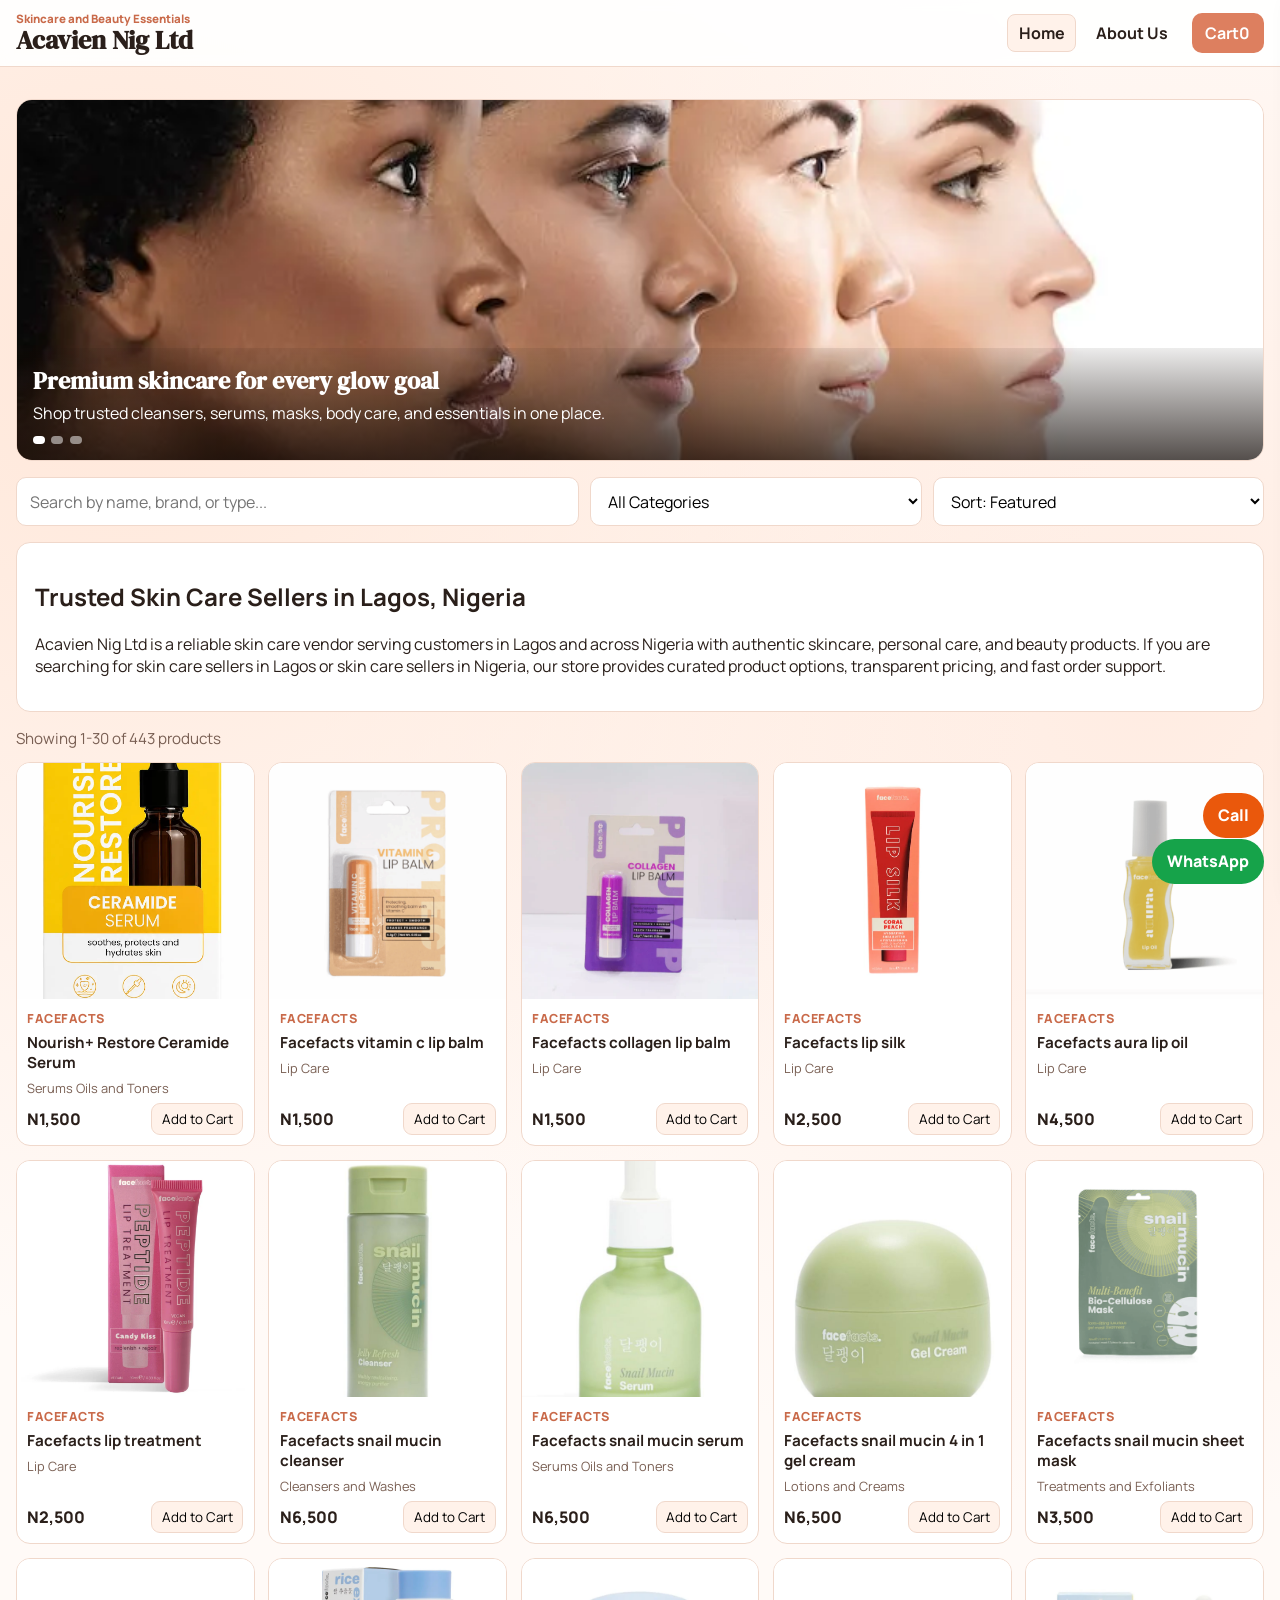
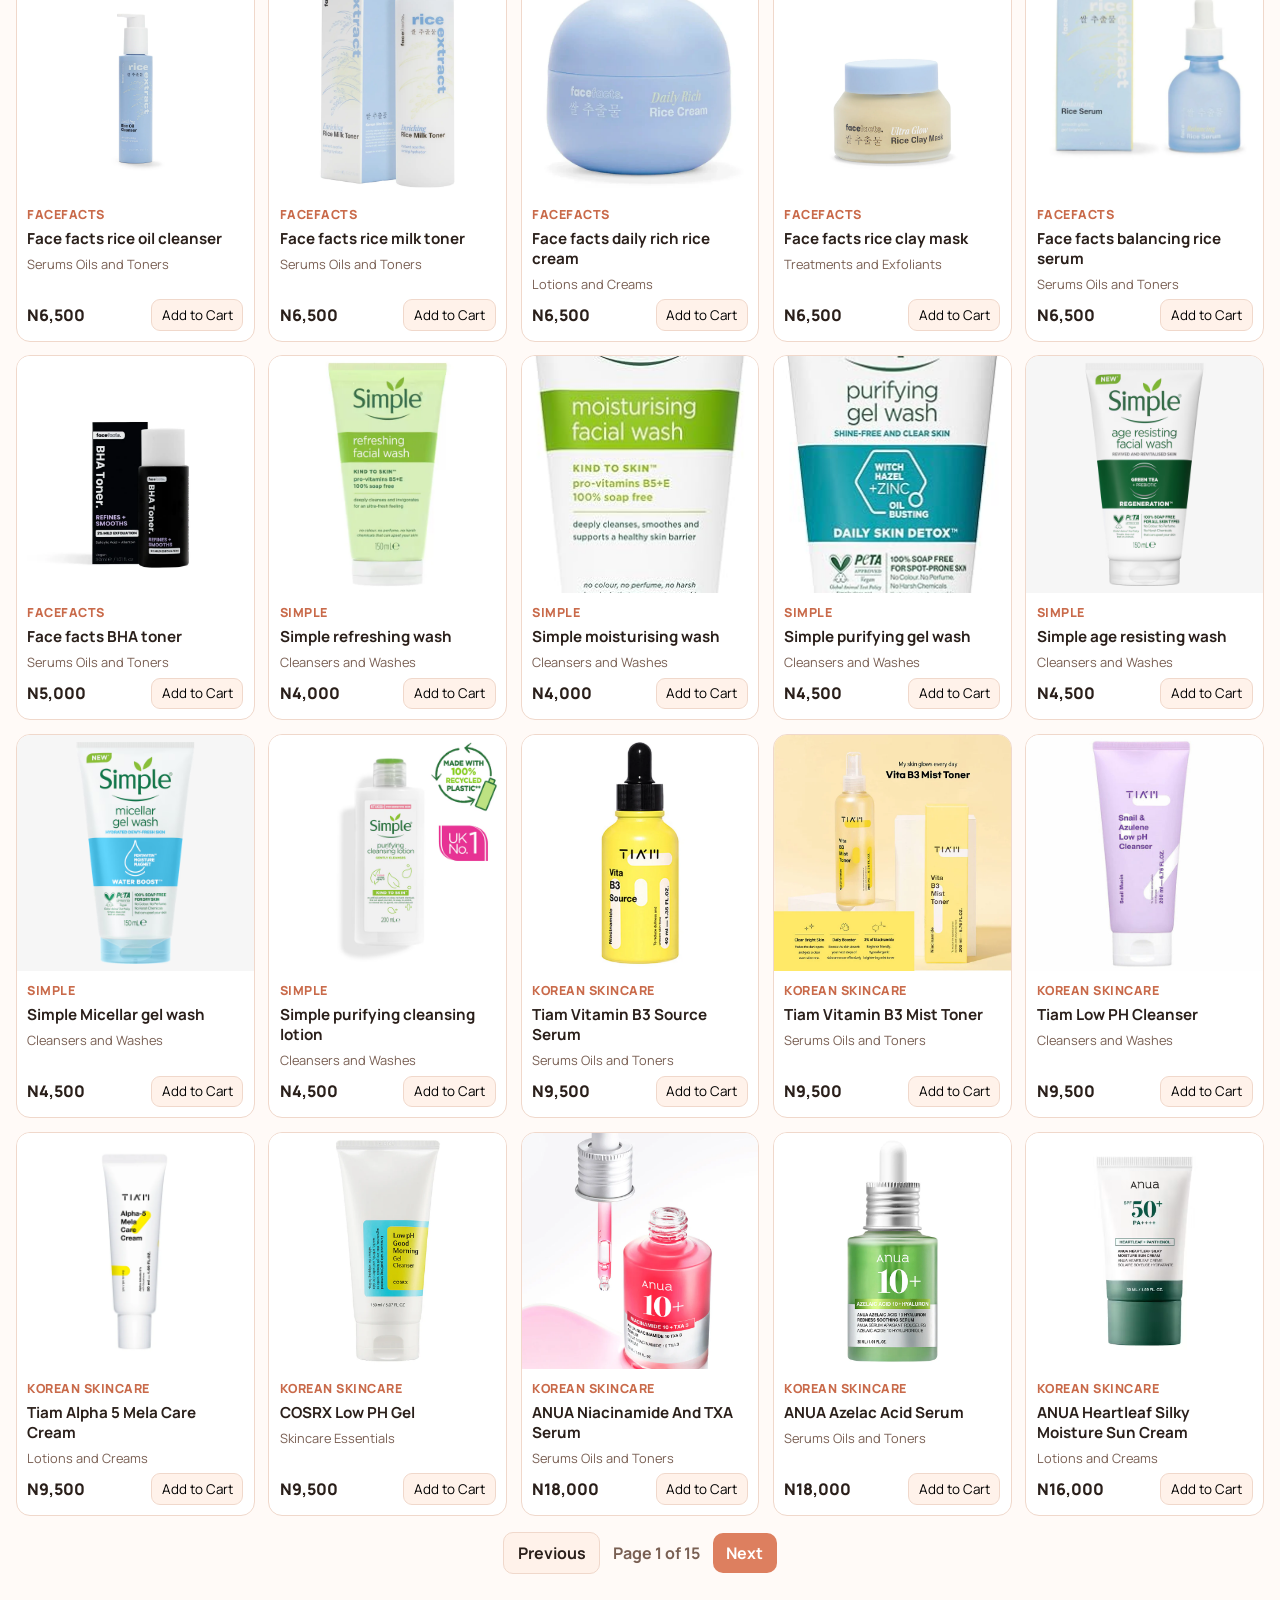
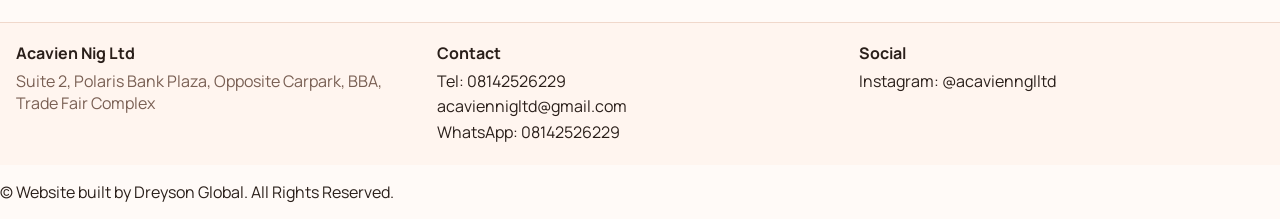
==== index.html @ 009c1237 "Initial commit" ====
<!DOCTYPE html>
<html lang="en">
<head>
  <meta charset="UTF-8" />
  <meta name="viewport" content="width=device-width, initial-scale=1.0" />
  <title>Skincare Store in Lagos, Nigeria | Acavien Nig Ltd</title>
  <meta name="description" content="Acavien Nig Ltd is a trusted skincare seller in Lagos, Nigeria. Shop authentic skincare products, body care, serums, and beauty essentials with fast WhatsApp order support." />
  <meta name="keywords" content="skin care, skincare sellers in lagos, skincare sellers in nigeria, skin care vendor, skincare store lagos, skincare products nigeria, Acavien Nig Ltd" />
  <meta name="robots" content="index, follow, max-image-preview:large, max-snippet:-1, max-video-preview:-1" />
  <link rel="canonical" href="https://acavien.com.ng/" />
  <meta property="og:type" content="website" />
  <meta property="og:site_name" content="Acavien Nig Ltd" />
  <meta property="og:title" content="Skincare Store in Lagos, Nigeria | Acavien Nig Ltd" />
  <meta property="og:description" content="Shop authentic skincare and personal care products from a trusted skincare seller in Lagos, Nigeria." />
  <meta property="og:url" content="https://acavien.com.ng/" />
  <meta property="og:image" content="https://acavien.com.ng/images/hero1.webp" />
  <meta name="twitter:card" content="summary_large_image" />
  <meta name="twitter:title" content="Skincare Store in Lagos, Nigeria | Acavien Nig Ltd" />
  <meta name="twitter:description" content="Authentic skincare products, body care, and beauty essentials in Lagos, Nigeria." />
  <meta name="twitter:image" content="https://acavien.com.ng/images/hero1.webp" />
  <link rel="preconnect" href="https://fonts.googleapis.com" />
  <link rel="preconnect" href="https://fonts.gstatic.com" crossorigin />
  <link href="https://fonts.googleapis.com/css2?family=Manrope:wght@400;500;700;800&family=DM+Serif+Display:ital@0;1&display=swap" rel="stylesheet" />
  <link rel="stylesheet" href="style.css" />
  <script type="application/ld+json">
    {
      "@context": "https://schema.org",
      "@type": "Store",
      "name": "Acavien Nig Ltd",
      "url": "https://acavien.com.ng/",
      "image": "https://acavien.com.ng/images/hero1.webp",
      "description": "Trusted skincare seller in Lagos, Nigeria, offering authentic skincare and personal care products.",
      "telephone": "+2348142526229",
      "email": "acaviennigltd@gmail.com",
      "address": {
        "@type": "PostalAddress",
        "streetAddress": "Suite 2, Polaris Bank Plaza, Opposite Carpark, BBA, Trade Fair Complex",
        "addressLocality": "Lagos",
        "addressRegion": "Lagos",
        "addressCountry": "NG"
      },
      "sameAs": [
        "https://instagram.com/acaviennglltd",
        "https://wa.me/2348142526229"
      ],
      "areaServed": [
        {
          "@type": "City",
          "name": "Lagos"
        },
        {
          "@type": "Country",
          "name": "Nigeria"
        }
      ]
    }
  </script>
  <script type="application/ld+json">
    {
      "@context": "https://schema.org",
      "@type": "WebSite",
      "name": "Acavien Nig Ltd",
      "url": "https://acavien.com.ng/",
      "potentialAction": {
        "@type": "SearchAction",
        "target": "https://acavien.com.ng/?q={search_term_string}",
        "query-input": "required name=search_term_string"
      }
    }
  </script>
</head>
<body>
  <header class="topbar">
    <div class="brand-wrap">
      <p class="eyebrow">Skincare and Beauty Essentials</p>
      <h1>Acavien Nig Ltd</h1>
    </div>

    <nav class="main-nav" aria-label="Main">
      <a class="nav-link active" href="index.html">Home</a>
      <a class="nav-link" href="about.html">About Us</a>
    </nav>

    <button id="cart-toggle" class="cart-toggle" aria-label="Open cart">
      Cart <span id="cart-count">0</span>
    </button>
  </header>

  <main>
    <section class="hero hero-slider">
      <div class="hero-media">
        <img id="hero-image" src="" alt="Featured skincare product" />
      </div>
      <div class="hero-overlay">
        <h2 id="hero-title">Glow-driven skincare shopping</h2>
        <p id="hero-caption">Browse all available products, add to cart, and place your order directly on WhatsApp.</p>
        <div id="hero-dots" class="hero-dots" aria-label="Hero slider indicators"></div>
      </div>
    </section>

    <section class="controls">
      <input id="search" type="search" placeholder="Search by name, brand, or type..." />
      <select id="category-filter">
        <option value="all">All Categories</option>
      </select>
      <select id="sort-filter">
        <option value="featured">Sort: Featured</option>
        <option value="price-asc">Price: Low to High</option>
        <option value="price-desc">Price: High to Low</option>
        <option value="name-asc">Name: A-Z</option>
      </select>
    </section>

    <section class="about-card" aria-label="Skincare store overview">
      <h2>Trusted Skin Care Sellers in Lagos, Nigeria</h2>
      <p>
        Acavien Nig Ltd is a reliable skin care vendor serving customers in Lagos and across Nigeria with authentic skincare,
        personal care, and beauty products. If you are searching for skin care sellers in Lagos or skin care sellers in Nigeria,
        our store provides curated product options, transparent pricing, and fast order support.
      </p>
    </section>

    <section>
      <p id="result-count" class="result-count"></p>
      <div id="product-grid" class="product-grid"></div>
      <div id="pagination" class="pagination" aria-label="Product navigation">
        <button id="prev-page" class="btn btn-clear" type="button">Previous</button>
        <span id="page-label" class="page-label">Page 1</span>
        <button id="next-page" class="btn btn-checkout" type="button">Next</button>
      </div>
    </section>
  </main>

  <aside id="cart-panel" class="cart-panel" aria-hidden="true">
    <div class="cart-head">
      <h3>Your Cart</h3>
      <button id="cart-close" class="icon-btn" aria-label="Close cart">X</button>
    </div>
    <div id="cart-items" class="cart-items"></div>
    <div class="cart-foot">
      <p><strong>Total:</strong> <span id="cart-total">N0</span></p>
      <button id="checkout-btn" class="btn btn-checkout">Proceed to WhatsApp Checkout</button>
      <button id="clear-cart" class="btn btn-clear">Clear Cart</button>
    </div>
  </aside>

  <footer class="site-footer">
    <div class="footer-grid">
      <div>
        <h3>Acavien Nig Ltd</h3>
        <p>Suite 2, Polaris Bank Plaza, Opposite Carpark, BBA, Trade Fair Complex</p>
      </div>
      <div>
        <h3>Contact</h3>
        <p><a href="tel:08142526229">Tel: 08142526229</a></p>
        <p><a href="mailto:acaviennigltd@gmail.com">acaviennigltd@gmail.com</a></p>
        <p><a href="https://wa.me/2348142526229" target="_blank" rel="noopener">WhatsApp: 08142526229</a></p>
      </div>
      <div>
        <h3>Social</h3>
        <p><a href="https://instagram.com/acaviennglltd" target="_blank" rel="noopener">Instagram: @acaviennglltd</a></p>
      </div>
    </div>
    
  </footer>
  <div  class="footer-bottom">
            <p>&copy; Website built by Dreyson Global. All Rights Reserved.</p>
            
        </div>

  <a class="floating-wa" href="https://wa.me/2348142526229" target="_blank" rel="noopener">WhatsApp</a>
  <a class="floating-call" href="tel:08142526229">Call</a>
  <div id="cart-toast" class="cart-toast" role="status" aria-live="polite" aria-atomic="true"></div>

  <script src="script.js"></script>
</body>
</html>
---- style.css ----
:root {
  --bg: #fffaf7;
  --surface: #ffffff;
  --surface-soft: #fff2ea;
  --text: #2a1f1a;
  --muted: #795f53;
  --primary: #dd7f5f;
  --primary-strong: #c96a4a;
  --line: #f0d8cb;
  --ok: #1e8f5b;
}

* {
  box-sizing: border-box;
}

body {
  margin: 0;
  font-family: "Manrope", sans-serif;
  color: var(--text);
  background:
    radial-gradient(circle at 10% 10%, #ffe7d9 0, transparent 30%),
    radial-gradient(circle at 90% 20%, #ffece2 0, transparent 28%),
    var(--bg);
}

.topbar {
  display: grid;
  grid-template-columns: 1fr auto auto;
  grid-template-areas: "brand nav cart";
  gap: 0.8rem;
  align-items: center;
  padding: 0.7rem 1rem;
  border-bottom: 1px solid var(--line);
  background: rgba(255, 255, 255, 0.9);
  backdrop-filter: blur(6px);
  position: sticky;
  top: 0;
  z-index: 10;
}

.brand-wrap {
  grid-area: brand;
}

.brand-wrap h1 {
  margin: 0;
  font-family: "DM Serif Display", serif;
  font-size: clamp(1.15rem, 2.6vw, 1.65rem);
  line-height: 1.1;
}

.eyebrow {
  margin: 0;
  color: var(--primary-strong);
  font-size: 0.72rem;
  font-weight: 800;
}

.main-nav {
  grid-area: nav;
  display: inline-flex;
  gap: 0.5rem;
  align-items: center;
}

.nav-link {
  text-decoration: none;
  color: var(--text);
  font-weight: 700;
  padding: 0.45rem 0.65rem;
  border-radius: 8px;
  border: 1px solid transparent;
}

.nav-link.active,
.nav-link:hover {
  background: var(--surface-soft);
  border-color: var(--line);
}

main {
  padding: 1rem;
  max-width: 1300px;
  margin: 0 auto;
}

.hero {
  margin: 1rem 0;
  border-radius: 16px;
  border: 1px solid var(--line);
  overflow: hidden;
}

.hero-slider {
  position: relative;
  min-height: 240px;
}

.hero-media {
  height: 100%;
}

.hero-media img {
  width: 100%;
  min-height: 240px;
  max-height: 360px;
  object-fit: cover;
  display: block;
}

.hero-overlay {
  position: absolute;
  inset: auto 0 0 0;
  padding: 1rem;
  background: linear-gradient(to top, rgba(19, 11, 7, 0.72), rgba(19, 11, 7, 0.08));
  color: #fff;
}

.hero-overlay h2 {
  margin: 0;
  font-family: "DM Serif Display", serif;
}

.hero-overlay p {
  margin: 0.35rem 0 0;
  max-width: 65ch;
}

.hero-dots {
  display: flex;
  gap: 0.4rem;
  margin-top: 0.7rem;
}

.hero-dot {
  width: 0.55rem;
  height: 0.55rem;
  border-radius: 999px;
  border: 0;
  background: rgba(255, 255, 255, 0.5);
}

.hero-dot.active {
  background: #fff;
}

.controls {
  display: grid;
  grid-template-columns: 1.7fr 1fr 1fr;
  gap: 0.7rem;
  margin: 1rem 0;
}

input,
select,
button {
  font: inherit;
}

input,
select {
  width: 100%;
  border: 1px solid var(--line);
  background: var(--surface);
  border-radius: 10px;
  padding: 0.7rem 0.8rem;
}

.btn,
.cart-toggle {
  border: 0;
  border-radius: 10px;
  padding: 0.55rem 0.85rem;
  text-decoration: none;
  cursor: pointer;
  font-weight: 700;
  display: inline-flex;
  align-items: center;
  justify-content: center;
  transition: transform 0.15s ease, background 0.15s ease;
}

.btn:hover,
.cart-toggle:hover {
  transform: translateY(-1px);
}

.btn-call,
.cart-toggle,
.btn-checkout {
  background: var(--primary);
  color: #fff;
}

.cart-toggle {
  grid-area: cart;
  justify-self: end;
  white-space: nowrap;
}

.btn-mail,
.btn-clear {
  background: var(--surface-soft);
  color: var(--text);
  border: 1px solid var(--line);
}

.result-count {
  margin: 0.4rem 0 0.8rem;
  color: var(--muted);
  font-size: 0.95rem;
}

.product-grid {
  display: grid;
  grid-template-columns: repeat(auto-fill, minmax(210px, 1fr));
  gap: 0.85rem;
}

.card {
  background: var(--surface);
  border: 1px solid var(--line);
  border-radius: 14px;
  overflow: hidden;
  display: flex;
  flex-direction: column;
}

.card img {
  width: 100%;
  aspect-ratio: 1/1;
  object-fit: cover;
  background: #f6f6f6;
}

.card-body {
  padding: 0.65rem;
  display: flex;
  flex-direction: column;
  gap: 0.4rem;
  flex: 1;
}

.brand {
  margin: 0;
  color: var(--primary-strong);
  font-size: 0.78rem;
  font-weight: 800;
  text-transform: uppercase;
  letter-spacing: 0.04em;
}

.title {
  margin: 0;
  font-size: 0.95rem;
  line-height: 1.3;
}

.meta {
  margin: 0;
  color: var(--muted);
  font-size: 0.8rem;
}

.price-row {
  margin-top: auto;
  display: flex;
  align-items: center;
  justify-content: space-between;
  gap: 0.5rem;
}

.price {
  font-weight: 800;
}

.add-btn {
  background: var(--surface-soft);
  border: 1px solid var(--line);
  border-radius: 9px;
  padding: 0.35rem 0.6rem;
  font-size: 0.84rem;
  cursor: pointer;
}

.pagination {
  margin-top: 1rem;
  display: flex;
  align-items: center;
  justify-content: center;
  gap: 0.8rem;
}

.page-label {
  font-weight: 700;
  color: var(--muted);
}

.cart-panel {
  position: fixed;
  top: 0;
  right: -420px;
  width: min(95vw, 400px);
  height: 100vh;
  background: var(--surface);
  border-left: 1px solid var(--line);
  box-shadow: -8px 0 22px rgba(0, 0, 0, 0.08);
  display: flex;
  flex-direction: column;
  transition: right 0.2s ease;
  z-index: 20;
}

.cart-panel.open {
  right: 0;
}

.cart-head,
.cart-foot {
  padding: 0.8rem;
  border-bottom: 1px solid var(--line);
}

.cart-foot {
  border-top: 1px solid var(--line);
  border-bottom: 0;
  margin-top: auto;
  display: grid;
  gap: 0.5rem;
}

.cart-head {
  display: flex;
  justify-content: space-between;
  align-items: center;
}

.icon-btn {
  border: 1px solid var(--line);
  background: var(--surface-soft);
  border-radius: 8px;
  width: 2rem;
  height: 2rem;
  cursor: pointer;
}

.cart-items {
  overflow: auto;
  padding: 0.8rem;
  display: grid;
  gap: 0.6rem;
}

.cart-item {
  display: grid;
  grid-template-columns: 62px 1fr auto;
  gap: 0.5rem;
  border: 1px solid var(--line);
  border-radius: 10px;
  padding: 0.4rem;
}

.cart-item img {
  width: 62px;
  height: 62px;
  object-fit: cover;
  border-radius: 8px;
}

.qty-wrap {
  display: inline-flex;
  align-items: center;
  gap: 0.3rem;
}

.qty-btn {
  border: 1px solid var(--line);
  background: var(--surface-soft);
  width: 1.4rem;
  height: 1.4rem;
  border-radius: 6px;
  cursor: pointer;
}

.site-footer {
  margin-top: 2rem;
  border-top: 1px solid var(--line);
  background: #fff5ef;
  padding: 1.2rem 1rem;
}

.footer-grid {
  max-width: 1300px;
  margin: 0 auto;
  display: grid;
  grid-template-columns: repeat(3, minmax(0, 1fr));
  gap: 1rem;
}

.site-footer h3 {
  margin: 0 0 0.4rem;
  font-size: 1rem;
}

.site-footer p {
  margin: 0.2rem 0;
  color: var(--muted);
}

.site-footer a {
  color: var(--text);
  text-decoration: none;
}

.site-footer a:hover {
  text-decoration: underline;
}

.about-main {
  max-width: 1100px;
}

.about-card {
  background: var(--surface);
  border: 1px solid var(--line);
  border-radius: 14px;
  padding: 1.1rem;
  margin: 1rem 0;
}

.director-section {
  margin-top: 1rem;
}

.director-image {
  width: 100%;
  max-height: 560px;
  object-fit: contain;
  border-radius: 14px;
  border: 1px solid var(--line);
  background: #f8ece4;
}

.director-fallback {
  display: none;
  padding: 2.5rem 1rem;
  text-align: center;
  border: 1px dashed var(--line);
  border-radius: 14px;
  color: var(--muted);
  background: var(--surface-soft);
}

.insta-section > p {
  margin-top: 0;
  color: var(--muted);
}

.insta-grid {
  display: grid;
  grid-template-columns: repeat(2, minmax(0, 1fr));
  gap: 1rem;
  margin-top: 0.8rem;
}

.insta-card {
  border: 1px solid var(--line);
  border-radius: 12px;
  overflow: hidden;
  background: #fff;
}

.insta-thumb {
  position: relative;
  display: block;
  text-decoration: none;
}

.insta-thumb img {
  width: 100%;
  aspect-ratio: 4 / 5;
  object-fit: cover;
  display: block;
  background: #f8ece4;
}

.play-badge {
  position: absolute;
  left: 0.7rem;
  bottom: 0.7rem;
  background: rgba(0, 0, 0, 0.7);
  color: #fff;
  font-size: 0.82rem;
  font-weight: 700;
  padding: 0.35rem 0.55rem;
  border-radius: 999px;
}

.insta-desc {
  margin: 0;
  padding: 0.7rem 0.75rem 0.85rem;
  color: var(--muted);
  font-size: 0.92rem;
  line-height: 1.4;
}

.floating-wa,
.floating-call {
  position: fixed;
  right: 1rem;
  border-radius: 999px;
  color: #fff;
  text-decoration: none;
  font-weight: 800;
  padding: 0.72rem 0.95rem;
  z-index: 30;
}

.floating-wa {
  bottom: 1rem;
  background: #16a34a;
}

.floating-call {
  bottom: 3.9rem;
  background: #ea580c;
}

.cart-toast {
  position: fixed;
  left: 1rem;
  bottom: 1rem;
  max-width: min(90vw, 360px);
  background: var(--ok);
  color: #fff;
  border-radius: 10px;
  padding: 0.7rem 0.9rem;
  font-weight: 700;
  box-shadow: 0 8px 20px rgba(0, 0, 0, 0.18);
  opacity: 0;
  transform: translateY(14px);
  pointer-events: none;
  transition: opacity 0.2s ease, transform 0.2s ease;
  z-index: 40;
}

.cart-toast.show {
  opacity: 1;
  transform: translateY(0);
}

@media (max-width: 980px) {
  .footer-grid {
    grid-template-columns: 1fr;
  }
}

@media (max-width: 850px) {
  .topbar {
    grid-template-columns: 1fr auto;
    grid-template-areas:
      "brand cart"
      "nav nav";
  }

  .main-nav {
    justify-content: flex-start;
  }

  .controls {
    grid-template-columns: 1fr;
  }

  .product-grid {
    grid-template-columns: repeat(2, minmax(0, 1fr));
  }

  .hero-media img {
    min-height: 200px;
  }

  .floating-call {
    bottom: 4.1rem;
  }

  .insta-grid {
    grid-template-columns: 1fr;
  }
}
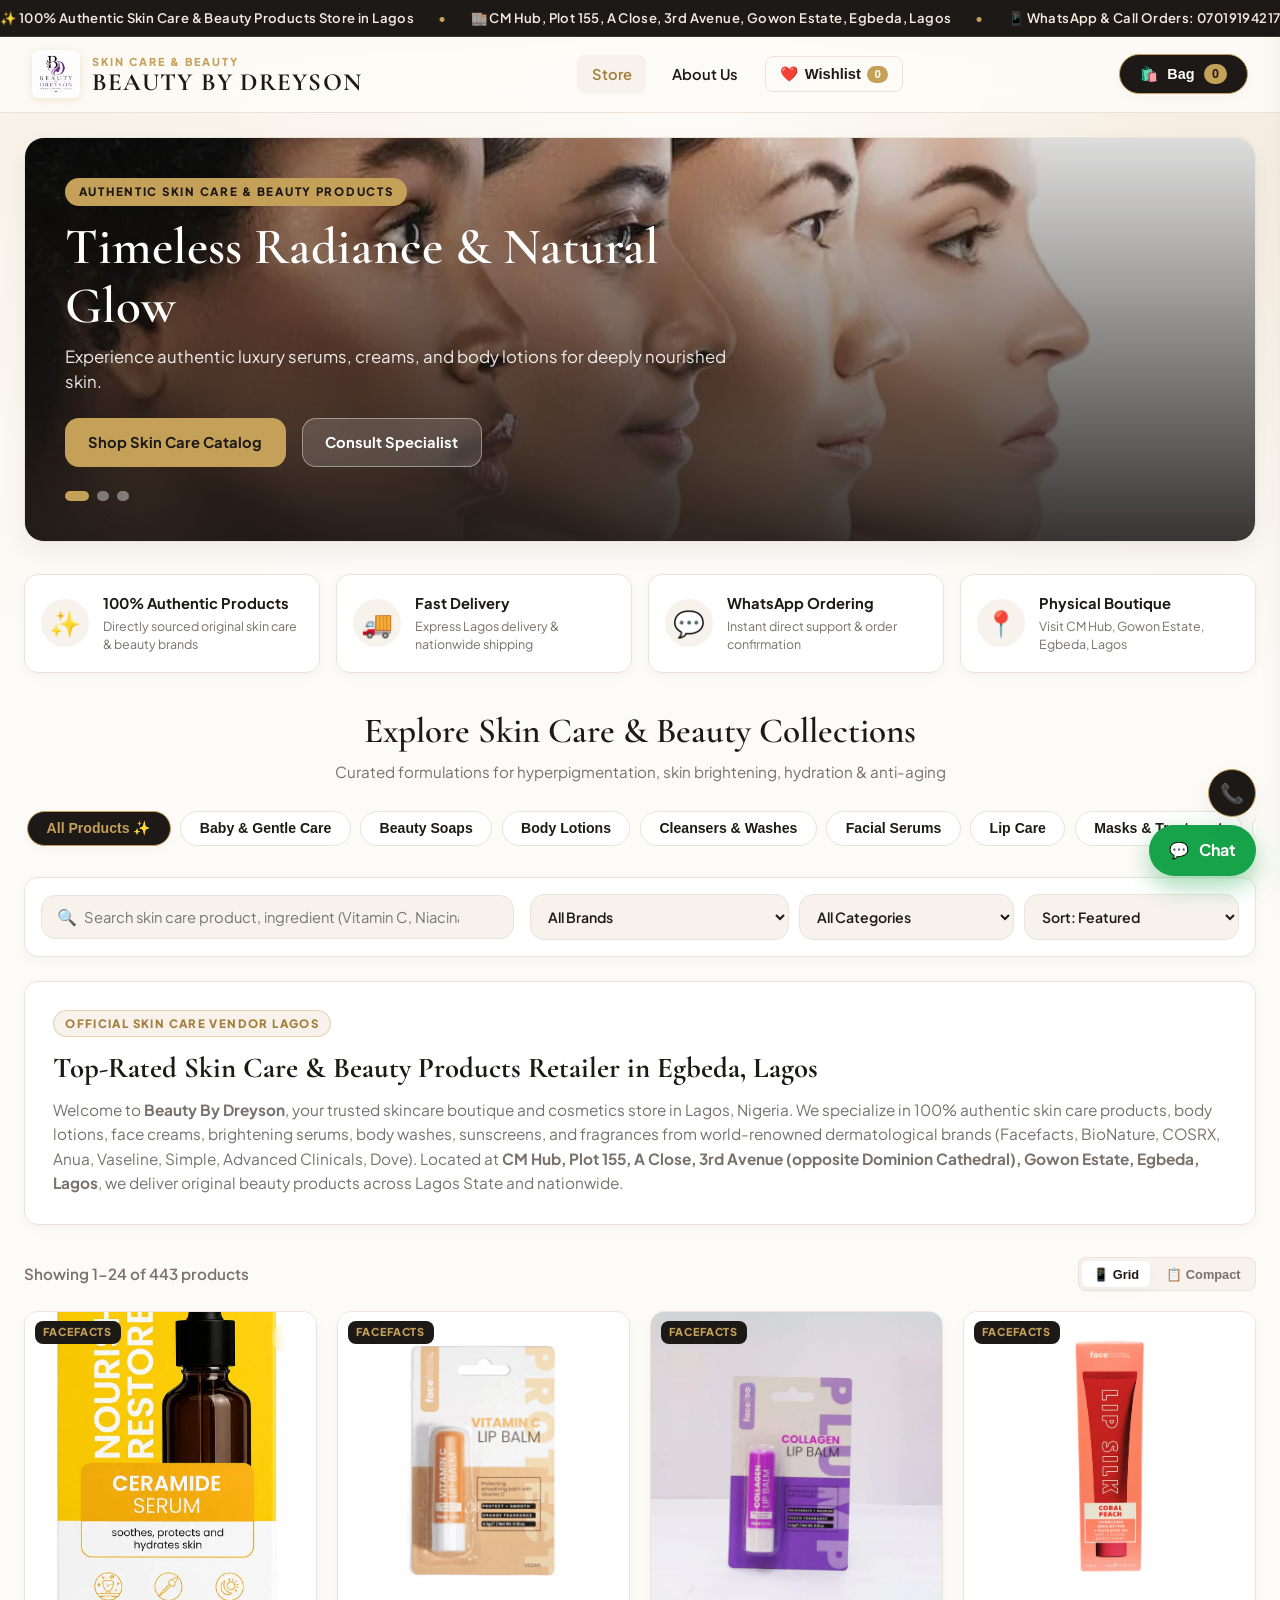
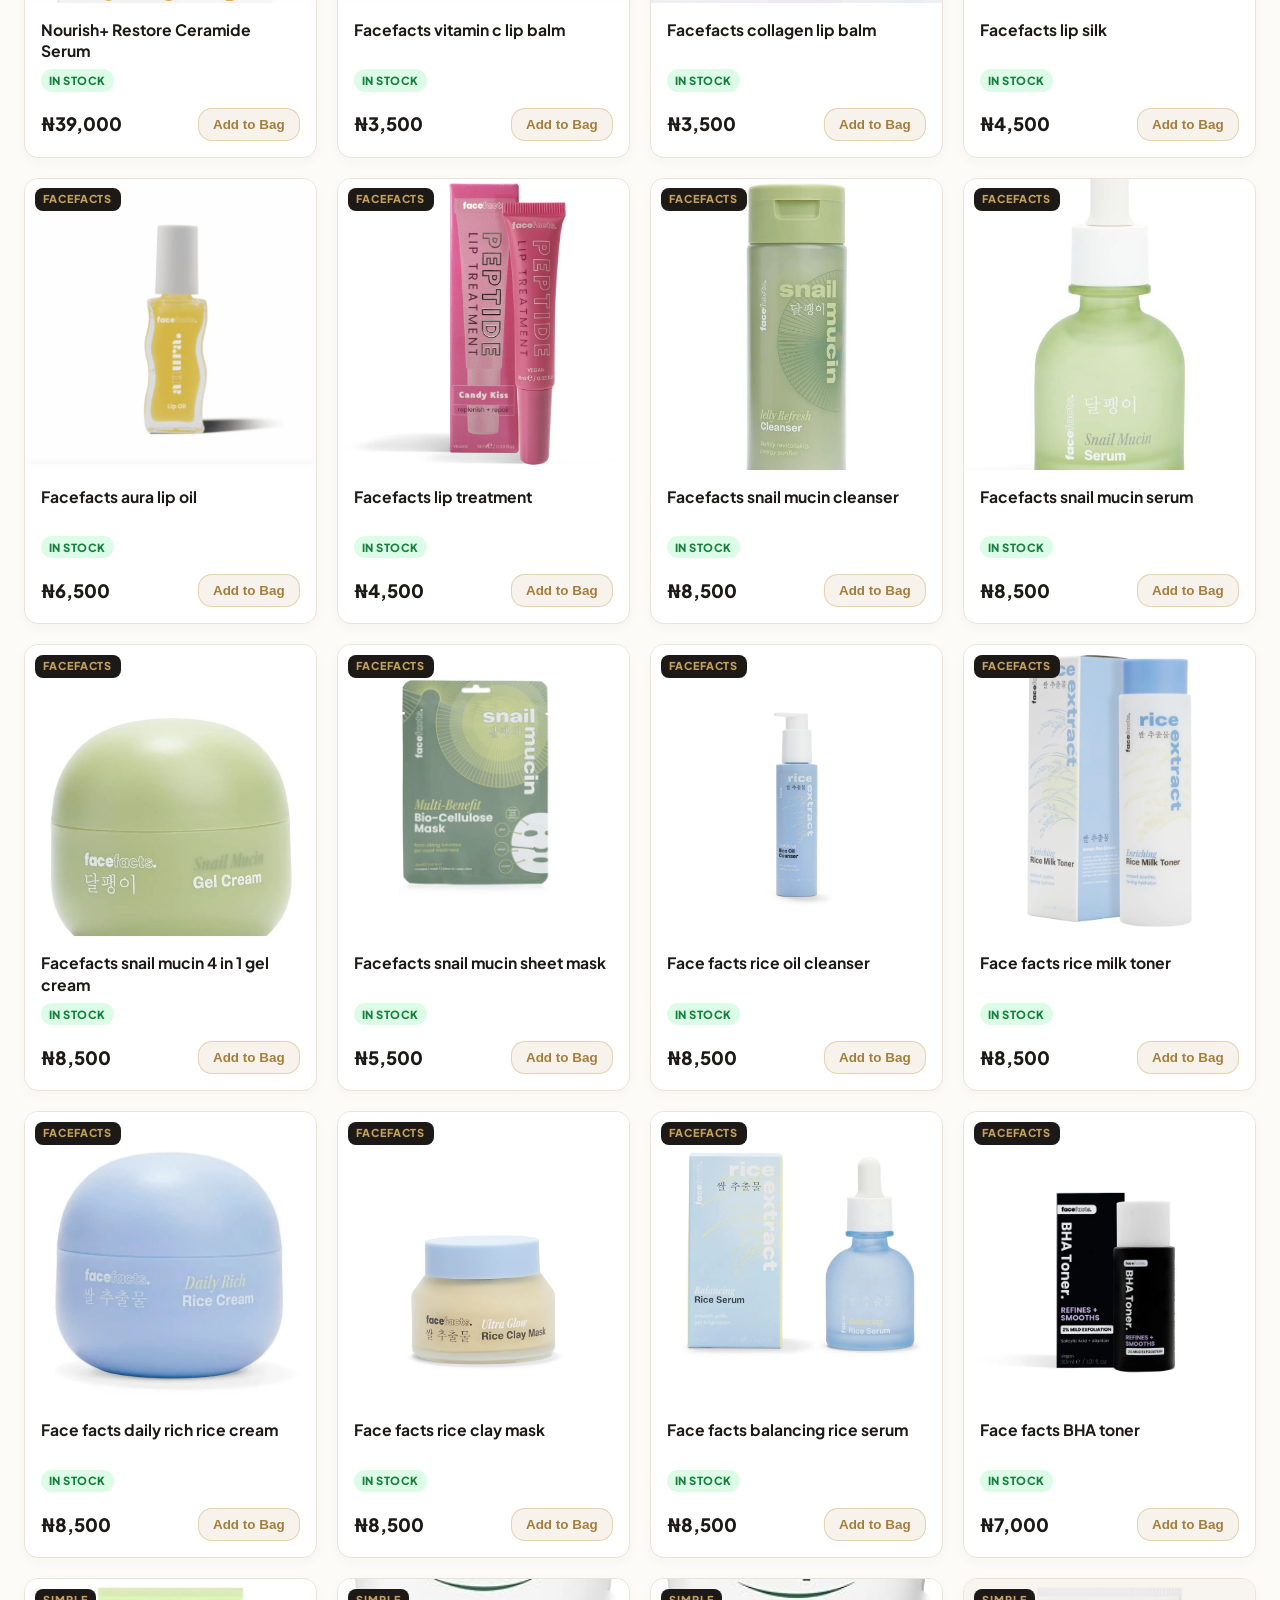
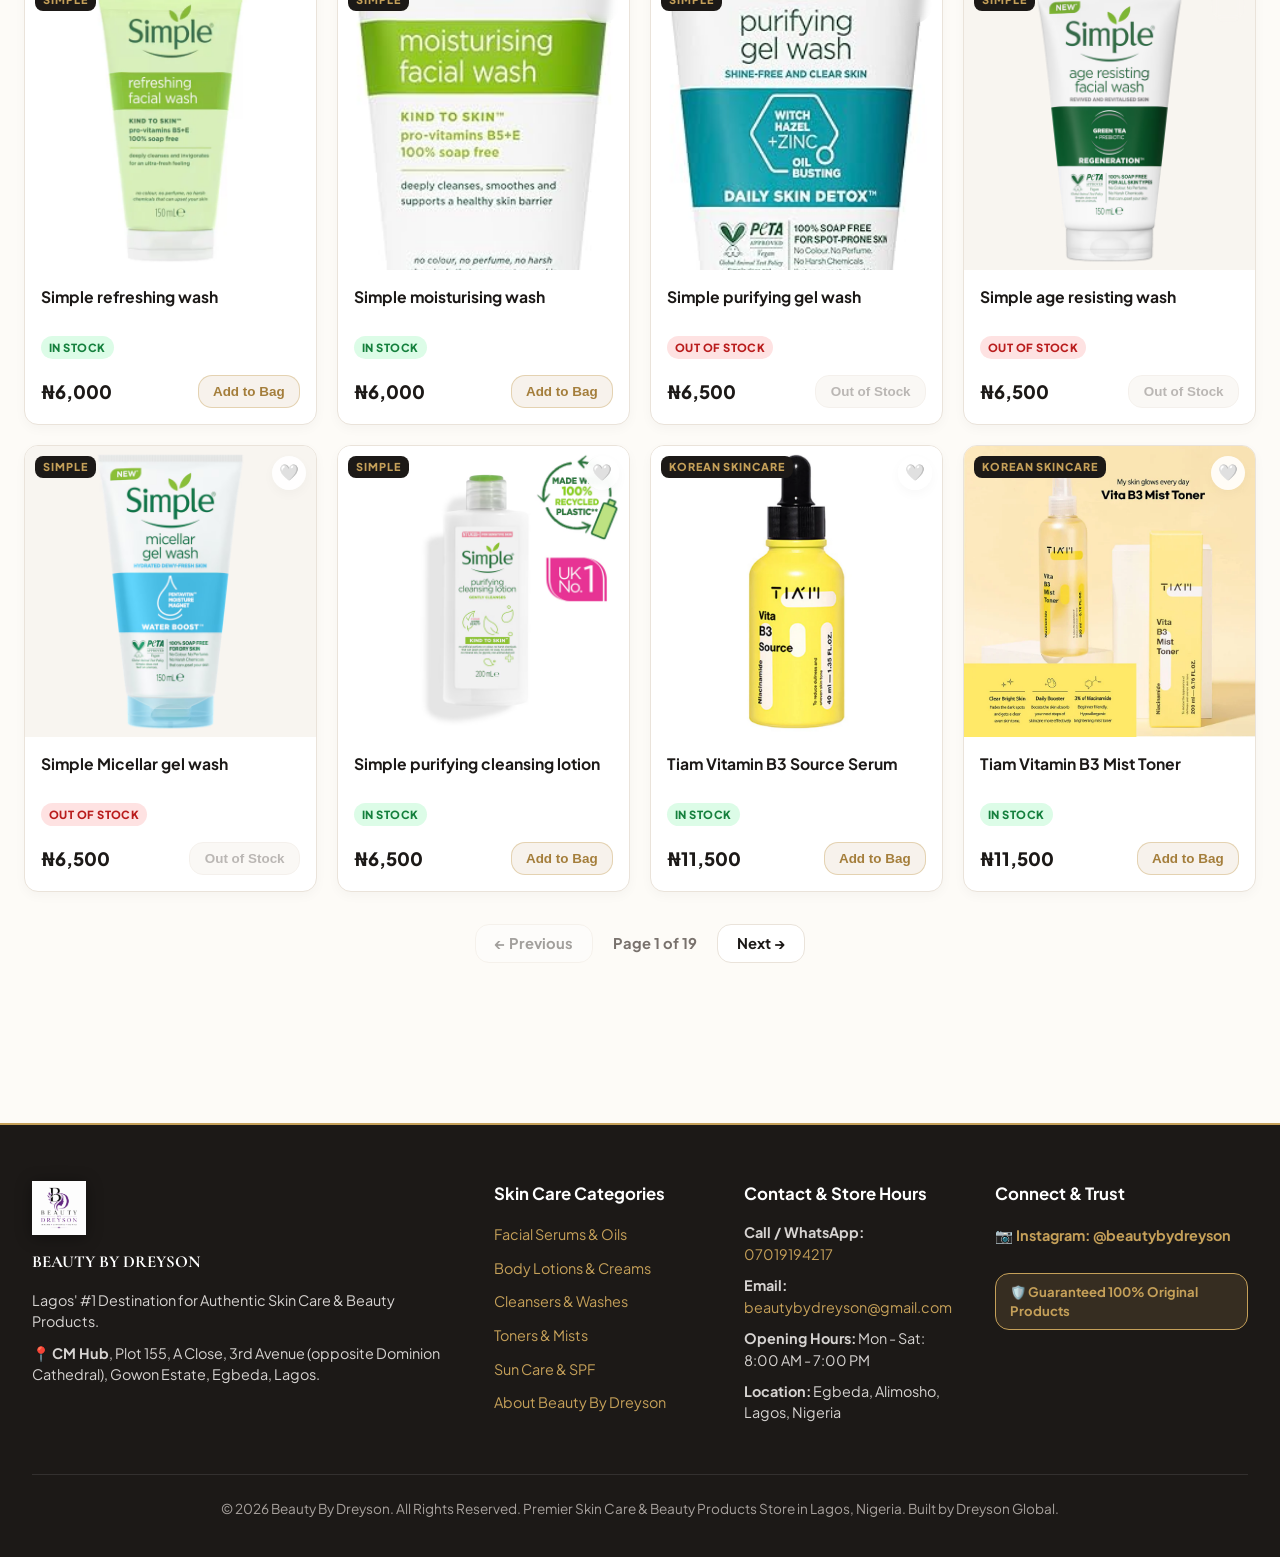
==== commit 7bcdd252: "Initial commit" ====
--- a/index.html
+++ b/index.html
@@ -3,173 +3,423 @@
 <head>
   <meta charset="UTF-8" />
   <meta name="viewport" content="width=device-width, initial-scale=1.0" />
-  <title>Skincare Store in Lagos, Nigeria | Acavien Nig Ltd</title>
-  <meta name="description" content="Acavien Nig Ltd is a trusted skincare seller in Lagos, Nigeria. Shop authentic skincare products, body care, serums, and beauty essentials with fast WhatsApp order support." />
-  <meta name="keywords" content="skin care, skincare sellers in lagos, skincare sellers in nigeria, skin care vendor, skincare store lagos, skincare products nigeria, Acavien Nig Ltd" />
+  
+  <!-- Primary High-Authority SEO Title & Meta -->
+  <title>Skin Care & Beauty Products Store in Lagos, Nigeria | Beauty By Dreyson</title>
+  <meta name="description" content="Shop 100% authentic skin care products, body lotions, facial serums, cleansers, and beauty essentials at Beauty By Dreyson, Lagos. Instant WhatsApp ordering & store pick-up at CM Hub, Gowon Estate, Egbeda." />
+  <meta name="keywords" content="skin care, beauty products, skin care store lagos, skincare sellers in lagos, skincare sellers in nigeria, skin care vendor nigeria, Beauty By Dreyson, authentic skincare egbeda, body lotions, face serums, body wash, organic skin care nigeria, cosmetics lagos" />
+  <meta name="author" content="Beauty By Dreyson" />
   <meta name="robots" content="index, follow, max-image-preview:large, max-snippet:-1, max-video-preview:-1" />
-  <link rel="canonical" href="https://acavien.com.ng/" />
+  <meta name="theme-color" content="#1C1917" />
+  <link rel="canonical" href="https://beautybydreyson.com.ng/" />
+  
+  <!-- Favicon & App Icons -->
+  <link rel="icon" type="image/png" href="images/logo.png" />
+  <link rel="apple-touch-icon" href="images/logo.png" />
+
+  <!-- Open Graph / Facebook / WhatsApp Preview -->
   <meta property="og:type" content="website" />
-  <meta property="og:site_name" content="Acavien Nig Ltd" />
-  <meta property="og:title" content="Skincare Store in Lagos, Nigeria | Acavien Nig Ltd" />
-  <meta property="og:description" content="Shop authentic skincare and personal care products from a trusted skincare seller in Lagos, Nigeria." />
-  <meta property="og:url" content="https://acavien.com.ng/" />
-  <meta property="og:image" content="https://acavien.com.ng/images/hero1.webp" />
+  <meta property="og:site_name" content="Beauty By Dreyson" />
+  <meta property="og:title" content="Skin Care & Beauty Products Store in Lagos, Nigeria | Beauty By Dreyson" />
+  <meta property="og:description" content="Shop 100% authentic luxury skin care products, body care, and beauty essentials at Beauty By Dreyson, Lagos. Express delivery across Lagos & nationwide." />
+  <meta property="og:url" content="https://beautybydreyson.com.ng/" />
+  <meta property="og:image" content="https://beautybydreyson.com.ng/images/logo.png" />
+  <meta property="og:logo" content="https://beautybydreyson.com.ng/images/logo.png" />
+  <meta property="og:locale" content="en_NG" />
+
+  <!-- Twitter Card SEO -->
   <meta name="twitter:card" content="summary_large_image" />
-  <meta name="twitter:title" content="Skincare Store in Lagos, Nigeria | Acavien Nig Ltd" />
-  <meta name="twitter:description" content="Authentic skincare products, body care, and beauty essentials in Lagos, Nigeria." />
-  <meta name="twitter:image" content="https://acavien.com.ng/images/hero1.webp" />
+  <meta name="twitter:title" content="Skin Care & Beauty Products Store in Lagos | Beauty By Dreyson" />
+  <meta name="twitter:description" content="Authentic skin care products, facial serums, body lotions, and beauty essentials in Lagos, Nigeria." />
+  <meta name="twitter:image" content="https://beautybydreyson.com.ng/images/logo.png" />
+
+  <!-- Google Fonts Preconnect -->
   <link rel="preconnect" href="https://fonts.googleapis.com" />
   <link rel="preconnect" href="https://fonts.gstatic.com" crossorigin />
-  <link href="https://fonts.googleapis.com/css2?family=Manrope:wght@400;500;700;800&family=DM+Serif+Display:ital@0;1&display=swap" rel="stylesheet" />
+  <link href="https://fonts.googleapis.com/css2?family=Cormorant+Garamond:ital,wght@0,500;0,600;0,700;1,600&family=Plus+Jakarta+Sans:wght@400;500;600;700;800&display=swap" rel="stylesheet" />
+
   <link rel="stylesheet" href="style.css" />
+
+  <!-- Schema.org Comprehensive Structured Data (JSON-LD) -->
   <script type="application/ld+json">
     {
       "@context": "https://schema.org",
-      "@type": "Store",
-      "name": "Acavien Nig Ltd",
-      "url": "https://acavien.com.ng/",
-      "image": "https://acavien.com.ng/images/hero1.webp",
-      "description": "Trusted skincare seller in Lagos, Nigeria, offering authentic skincare and personal care products.",
-      "telephone": "+2348142526229",
-      "email": "acaviennigltd@gmail.com",
-      "address": {
-        "@type": "PostalAddress",
-        "streetAddress": "Suite 2, Polaris Bank Plaza, Opposite Carpark, BBA, Trade Fair Complex",
-        "addressLocality": "Lagos",
-        "addressRegion": "Lagos",
-        "addressCountry": "NG"
-      },
-      "sameAs": [
-        "https://instagram.com/acaviennglltd",
-        "https://wa.me/2348142526229"
-      ],
-      "areaServed": [
+      "@graph": [
         {
-          "@type": "City",
-          "name": "Lagos"
+          "@type": "HealthAndBeautyBusiness",
+          "@id": "https://beautybydreyson.com.ng/#store",
+          "name": "Beauty By Dreyson",
+          "alternateName": ["Beauty By Dreyson Skincare", "Beauty By Dreyson Lagos", "Beauty By Dreyson Beauty Products"],
+          "url": "https://beautybydreyson.com.ng/",
+          "logo": {
+            "@type": "ImageObject",
+            "url": "https://beautybydreyson.com.ng/images/logo.png",
+            "caption": "Beauty By Dreyson Logo"
+          },
+          "image": "https://beautybydreyson.com.ng/images/logo.png",
+          "description": "Lagos' premier skin care store and beauty product retailer. Selling 100% authentic face creams, serums, body lotions, body washes, fragrances, and personal care.",
+          "telephone": "+2347019194217",
+          "email": "beautybydreyson@gmail.com",
+          "priceRange": "₦₦",
+          "address": {
+            "@type": "PostalAddress",
+            "streetAddress": "CM Hub, Plot 155, A Close, 3rd Avenue (opposite Dominion Cathedral), Gowon Estate, Egbeda",
+            "addressLocality": "Lagos",
+            "addressRegion": "Lagos State",
+            "postalCode": "100276",
+            "addressCountry": "NG"
+          },
+          "geo": {
+            "@type": "GeoCoordinates",
+            "latitude": 6.6018,
+            "longitude": 3.2755
+          },
+          "openingHoursSpecification": [
+            {
+              "@type": "OpeningHoursSpecification",
+              "dayOfWeek": ["Monday", "Tuesday", "Wednesday", "Thursday", "Friday", "Saturday"],
+              "opens": "08:00",
+              "closes": "19:00"
+            }
+          ],
+          "sameAs": [
+            "https://instagram.com/beautybydreyson",
+            "https://wa.me/2347019194217"
+          ],
+          "areaServed": [
+            { "@type": "City", "name": "Lagos" },
+            { "@type": "State", "name": "Lagos State" },
+            { "@type": "Country", "name": "Nigeria" }
+          ]
         },
         {
-          "@type": "Country",
-          "name": "Nigeria"
+          "@type": "WebSite",
+          "@id": "https://beautybydreyson.com.ng/#website",
+          "name": "Beauty By Dreyson",
+          "url": "https://beautybydreyson.com.ng/",
+          "publisher": {
+            "@id": "https://beautybydreyson.com.ng/#store"
+          },
+          "potentialAction": {
+            "@type": "SearchAction",
+            "target": "https://beautybydreyson.com.ng/?search={search_term_string}",
+            "query-input": "required name=search_term_string"
+          }
+        },
+        {
+          "@type": "BreadcrumbList",
+          "@id": "https://beautybydreyson.com.ng/#breadcrumb",
+          "itemListElement": [
+            {
+              "@type": "ListItem",
+              "position": 1,
+              "name": "Home",
+              "item": "https://beautybydreyson.com.ng/"
+            },
+            {
+              "@type": "ListItem",
+              "position": 2,
+              "name": "Skin Care & Beauty Products Catalog",
+              "item": "https://beautybydreyson.com.ng/#catalog"
+            }
+          ]
         }
       ]
     }
   </script>
-  <script type="application/ld+json">
-    {
-      "@context": "https://schema.org",
-      "@type": "WebSite",
-      "name": "Acavien Nig Ltd",
-      "url": "https://acavien.com.ng/",
-      "potentialAction": {
-        "@type": "SearchAction",
-        "target": "https://acavien.com.ng/?q={search_term_string}",
-        "query-input": "required name=search_term_string"
-      }
-    }
-  </script>
 </head>
 <body>
+
+  <!-- Top Announcement Bar -->
+  <div class="announcement-bar">
+    <div class="announcement-track">
+      <span>✨ 100% Authentic Skin Care & Beauty Products Store in Lagos</span>
+      <span class="dot">•</span>
+      <span>🏬 CM Hub, Plot 155, A Close, 3rd Avenue, Gowon Estate, Egbeda, Lagos</span>
+      <span class="dot">•</span>
+      <span>📱 WhatsApp & Call Orders: 07019194217</span>
+      <span class="dot">•</span>
+      <span>🚀 Same-Day Lagos Dispatch & Nationwide Delivery</span>
+    </div>
+  </div>
+
+  <!-- Navigation Header with Official Logo Image -->
   <header class="topbar">
     <div class="brand-wrap">
-      <p class="eyebrow">Skincare and Beauty Essentials</p>
-      <h1>Acavien Nig Ltd</h1>
-    </div>
-
-    <nav class="main-nav" aria-label="Main">
-      <a class="nav-link active" href="index.html">Home</a>
-      <a class="nav-link" href="about.html">About Us</a>
+      <a href="index.html" class="brand-link" title="Beauty By Dreyson - Skin Care & Beauty Products Store">
+        <img src="images/logo.png" alt="Beauty By Dreyson Logo - Skin Care & Beauty Products Store in Lagos" class="brand-logo-img" />
+        <div class="brand-text">
+          <span class="eyebrow">SKIN CARE & BEAUTY</span>
+          <h1 class="brand-title">BEAUTY BY DREYSON</h1>
+        </div>
+      </a>
+    </div>
+
+    <nav class="main-nav" aria-label="Main Navigation">
+      <a class="nav-link active" href="index.html" title="Skin Care Store Home">Store</a>
+      <a class="nav-link" href="about.html" title="About Beauty By Dreyson">About Us</a>
+      <button id="wishlist-toggle" class="nav-link nav-btn" aria-label="View Wishlist">
+        <span class="icon">❤️</span> Wishlist <span id="wishlist-count" class="badge">0</span>
+      </button>
     </nav>
 
-    <button id="cart-toggle" class="cart-toggle" aria-label="Open cart">
-      Cart <span id="cart-count">0</span>
-    </button>
+    <div class="header-actions">
+      <button id="cart-toggle" class="cart-toggle" aria-label="Open Shopping Bag">
+        <span class="cart-icon">🛍️</span>
+        <span class="cart-text">Bag</span>
+        <span id="cart-count" class="cart-count">0</span>
+      </button>
+    </div>
   </header>
 
-  <main>
-    <section class="hero hero-slider">
+  <!-- Main Content -->
+  <main id="main-content">
+    
+    <!-- Hero Showcase Section -->
+    <section class="hero hero-slider" aria-label="Featured Skin Care & Beauty Products Showcase">
       <div class="hero-media">
-        <img id="hero-image" src="" alt="Featured skincare product" />
+        <img id="hero-image" src="images/hero1.webp" alt="Beauty By Dreyson Authentic Skin Care & Beauty Products in Lagos" />
       </div>
       <div class="hero-overlay">
-        <h2 id="hero-title">Glow-driven skincare shopping</h2>
-        <p id="hero-caption">Browse all available products, add to cart, and place your order directly on WhatsApp.</p>
-        <div id="hero-dots" class="hero-dots" aria-label="Hero slider indicators"></div>
+        <div class="hero-content">
+          <span class="hero-tag">AUTHENTIC SKIN CARE & BEAUTY PRODUCTS</span>
+          <h2 id="hero-title">Your #1 Destination for Glowing, Healthy Skin</h2>
+          <p id="hero-caption">Explore 100% genuine dermatological serums, moisturizing body lotions, body washes, and luxury cosmetics in Lagos, Nigeria.</p>
+          <div class="hero-actions">
+            <a href="#catalog" class="btn btn-gold" title="Shop Skin Care Catalog">Shop Skin Care Catalog</a>
+            <a href="https://wa.me/2347019194217" target="_blank" rel="noopener" class="btn btn-outline-light" title="Consult Skincare Specialist on WhatsApp">Consult Specialist</a>
+          </div>
+          <div id="hero-dots" class="hero-dots" aria-label="Hero slider indicators"></div>
+        </div>
       </div>
     </section>
 
-    <section class="controls">
-      <input id="search" type="search" placeholder="Search by name, brand, or type..." />
-      <select id="category-filter">
-        <option value="all">All Categories</option>
-      </select>
-      <select id="sort-filter">
-        <option value="featured">Sort: Featured</option>
-        <option value="price-asc">Price: Low to High</option>
-        <option value="price-desc">Price: High to Low</option>
-        <option value="name-asc">Name: A-Z</option>
-      </select>
+    <!-- Trust Guarantees Grid -->
+    <section class="trust-grid" aria-label="Why Choose Beauty By Dreyson">
+      <div class="trust-card">
+        <div class="trust-icon">✨</div>
+        <div class="trust-text">
+          <h3>100% Authentic Products</h3>
+          <p>Directly sourced original skin care & beauty brands</p>
+        </div>
+      </div>
+      <div class="trust-card">
+        <div class="trust-icon">🚚</div>
+        <div class="trust-text">
+          <h3>Fast Delivery</h3>
+          <p>Express Lagos delivery & nationwide shipping</p>
+        </div>
+      </div>
+      <div class="trust-card">
+        <div class="trust-icon">💬</div>
+        <div class="trust-text">
+          <h3>WhatsApp Ordering</h3>
+          <p>Instant direct support & order confirmation</p>
+        </div>
+      </div>
+      <div class="trust-card">
+        <div class="trust-icon">📍</div>
+        <div class="trust-text">
+          <h3>Physical Boutique</h3>
+          <p>Visit CM Hub, Gowon Estate, Egbeda, Lagos</p>
+        </div>
+      </div>
     </section>
 
-    <section class="about-card" aria-label="Skincare store overview">
-      <h2>Trusted Skin Care Sellers in Lagos, Nigeria</h2>
+    <!-- Category Pills Bar -->
+    <section id="catalog" class="category-pills-section">
+      <div class="section-header">
+        <h2>Explore Skin Care & Beauty Collections</h2>
+        <p>Curated formulations for hyperpigmentation, skin brightening, hydration & anti-aging</p>
+      </div>
+      <div id="category-pills" class="category-pills" role="tablist">
+        <!-- Dynamic category pills generated via JS -->
+      </div>
+    </section>
+
+    <!-- Controls Bar (Search, Brand, Sort, Filters) -->
+    <section class="controls-card" aria-label="Product Search and Filter Controls">
+      <div class="search-box">
+        <span class="search-icon">🔍</span>
+        <input id="search" type="search" placeholder="Search skin care product, ingredient (Vitamin C, Niacinamide, Retinol)..." aria-label="Search skin care products" />
+        <button id="search-clear" class="search-clear-btn" aria-label="Clear Search" style="display: none;">✕</button>
+      </div>
+
+      <div class="filter-group">
+        <select id="brand-filter" aria-label="Filter skin care by Brand">
+          <option value="all">All Brands</option>
+        </select>
+
+        <select id="category-filter" aria-label="Filter by Category">
+          <option value="all">All Categories</option>
+        </select>
+
+        <select id="sort-filter" aria-label="Sort Products">
+          <option value="featured">Sort: Featured</option>
+          <option value="price-asc">Price: Low to High</option>
+          <option value="price-desc">Price: High to Low</option>
+          <option value="name-asc">Name: A-Z</option>
+        </select>
+
+        <button id="reset-filters" class="btn btn-reset" type="button" style="display: none;">
+          Reset Filters
+        </button>
+      </div>
+    </section>
+
+    <!-- High-SEO Keyword Story Notice -->
+    <article class="about-card store-notice">
+      <div class="notice-badge">OFFICIAL SKIN CARE VENDOR LAGOS</div>
+      <h2>Top-Rated Skin Care & Beauty Products Retailer in Egbeda, Lagos</h2>
       <p>
-        Acavien Nig Ltd is a reliable skin care vendor serving customers in Lagos and across Nigeria with authentic skincare,
-        personal care, and beauty products. If you are searching for skin care sellers in Lagos or skin care sellers in Nigeria,
-        our store provides curated product options, transparent pricing, and fast order support.
+        Welcome to <strong>Beauty By Dreyson</strong>, your trusted skincare boutique and cosmetics store in Lagos, Nigeria. 
+        We specialize in 100% authentic skin care products, body lotions, face creams, brightening serums, body washes, sunscreens, 
+        and fragrances from world-renowned dermatological brands (Facefacts, BioNature, COSRX, Anua, Vaseline, Simple, Advanced Clinicals, Dove). 
+        Located at <strong>CM Hub, Plot 155, A Close, 3rd Avenue (opposite Dominion Cathedral), Gowon Estate, Egbeda, Lagos</strong>, 
+        we deliver original beauty products across Lagos State and nationwide.
       </p>
-    </section>
-
-    <section>
-      <p id="result-count" class="result-count"></p>
+    </article>
+
+    <!-- Product Grid & Pagination -->
+    <section class="catalog-section">
+      <div class="catalog-bar">
+        <p id="result-count" class="result-count"></p>
+        <div class="view-toggles">
+          <button id="view-grid" class="view-btn active" title="Grid View" aria-label="Grid View">📱 Grid</button>
+          <button id="view-compact" class="view-btn" title="Compact View" aria-label="Compact View">📋 Compact</button>
+        </div>
+      </div>
+
       <div id="product-grid" class="product-grid"></div>
-      <div id="pagination" class="pagination" aria-label="Product navigation">
-        <button id="prev-page" class="btn btn-clear" type="button">Previous</button>
-        <span id="page-label" class="page-label">Page 1</span>
-        <button id="next-page" class="btn btn-checkout" type="button">Next</button>
+
+      <div id="pagination" class="pagination" aria-label="Product Page Navigation">
+        <button id="prev-page" class="btn btn-page" type="button">← Previous</button>
+        <span id="page-label" class="page-label">Page 1 of 1</span>
+        <button id="next-page" class="btn btn-page" type="button">Next →</button>
       </div>
     </section>
   </main>
 
+  <!-- Quick View Modal -->
+  <div id="quickview-modal" class="modal-backdrop" aria-hidden="true" role="dialog" aria-labelledby="modal-title">
+    <div class="modal-card">
+      <button id="modal-close" class="modal-close-btn" aria-label="Close modal">&times;</button>
+      <div class="modal-grid">
+        <div class="modal-image-wrap">
+          <img id="modal-img" src="" alt="Skin Care Product Detail" />
+        </div>
+        <div class="modal-details">
+          <span id="modal-brand" class="modal-brand-tag">BRAND</span>
+          <h3 id="modal-title" class="modal-title">Product Title</h3>
+          <p id="modal-price" class="modal-price">₦0</p>
+          <div id="modal-stock" class="modal-stock-badge">In Stock</div>
+          <p class="modal-desc">
+            Authentic skin care formulation carefully crafted for maximum skin nourishment. Guaranteed genuine beauty product sourced by Beauty By Dreyson Lagos.
+          </p>
+          <div class="modal-actions">
+            <div class="qty-selector">
+              <button id="modal-qty-dec" class="qty-btn" aria-label="Decrease quantity">-</button>
+              <span id="modal-qty-val" class="qty-val">1</span>
+              <button id="modal-qty-inc" class="qty-btn" aria-label="Increase quantity">+</button>
+            </div>
+            <button id="modal-add-btn" class="btn btn-gold modal-add-btn">Add to Bag</button>
+          </div>
+          <button id="modal-wa-btn" class="btn btn-whatsapp modal-wa-btn">Order This Directly on WhatsApp</button>
+        </div>
+      </div>
+    </div>
+  </div>
+
+  <!-- Shopping Bag / Cart Drawer -->
   <aside id="cart-panel" class="cart-panel" aria-hidden="true">
     <div class="cart-head">
-      <h3>Your Cart</h3>
-      <button id="cart-close" class="icon-btn" aria-label="Close cart">X</button>
-    </div>
-    <div id="cart-items" class="cart-items"></div>
+      <div class="cart-head-title">
+        <h3>Your Shopping Bag</h3>
+        <span id="cart-drawer-count" class="badge">0 items</span>
+      </div>
+      <button id="cart-close" class="icon-btn" aria-label="Close cart">&times;</button>
+    </div>
+    
+    <div id="cart-items" class="cart-items">
+      <!-- Dynamic cart items rendered via JS -->
+    </div>
+    
     <div class="cart-foot">
-      <p><strong>Total:</strong> <span id="cart-total">N0</span></p>
-      <button id="checkout-btn" class="btn btn-checkout">Proceed to WhatsApp Checkout</button>
-      <button id="clear-cart" class="btn btn-clear">Clear Cart</button>
+      <div class="cart-summary-row">
+        <span>Store Address:</span>
+        <span class="store-address-text">Gowon Estate, Egbeda, Lagos</span>
+      </div>
+      <div class="cart-total-row">
+        <span>Subtotal:</span>
+        <strong id="cart-total" class="cart-total-price">₦0</strong>
+      </div>
+      <button id="checkout-btn" class="btn btn-checkout">
+        <span>Checkout via WhatsApp</span>
+        <span class="wa-icon">💬</span>
+      </button>
+      <button id="clear-cart" class="btn btn-clear">Clear Shopping Bag</button>
     </div>
   </aside>
 
+  <!-- Footer with Official Logo & High SEO Content -->
   <footer class="site-footer">
     <div class="footer-grid">
-      <div>
-        <h3>Acavien Nig Ltd</h3>
-        <p>Suite 2, Polaris Bank Plaza, Opposite Carpark, BBA, Trade Fair Complex</p>
-      </div>
-      <div>
-        <h3>Contact</h3>
-        <p><a href="tel:08142526229">Tel: 08142526229</a></p>
-        <p><a href="mailto:acaviennigltd@gmail.com">acaviennigltd@gmail.com</a></p>
-        <p><a href="https://wa.me/2348142526229" target="_blank" rel="noopener">WhatsApp: 08142526229</a></p>
-      </div>
-      <div>
-        <h3>Social</h3>
-        <p><a href="https://instagram.com/acaviennglltd" target="_blank" rel="noopener">Instagram: @acaviennglltd</a></p>
+      <div class="footer-col brand-col">
+        <a href="index.html" title="Beauty By Dreyson">
+          <img src="images/logo.png" alt="Beauty By Dreyson Official Logo - Skin Care Store Lagos" class="footer-logo-img" />
+        </a>
+        <h3 class="footer-brand">BEAUTY BY DREYSON</h3>
+        <p class="footer-tagline">Lagos' #1 Destination for Authentic Skin Care & Beauty Products.</p>
+        <p class="footer-address">
+          📍 <strong>CM Hub</strong>, Plot 155, A Close, 3rd Avenue (opposite Dominion Cathedral), Gowon Estate, Egbeda, Lagos.
+        </p>
+      </div>
+      
+      <div class="footer-col">
+        <h3>Skin Care Categories</h3>
+        <ul class="footer-links">
+          <li><a href="#catalog" title="Facial Serums & Oils">Facial Serums & Oils</a></li>
+          <li><a href="#catalog" title="Body Lotions & Creams">Body Lotions & Creams</a></li>
+          <li><a href="#catalog" title="Cleansers & Body Washes">Cleansers & Washes</a></li>
+          <li><a href="#catalog" title="Toners & Mists">Toners & Mists</a></li>
+          <li><a href="#catalog" title="Sunscreen & SPF Care">Sun Care & SPF</a></li>
+          <li><a href="about.html" title="About Beauty By Dreyson">About Beauty By Dreyson</a></li>
+        </ul>
+      </div>
+
+      <div class="footer-col">
+        <h3>Contact & Store Hours</h3>
+        <p><strong>Call / WhatsApp:</strong> <a href="tel:07019194217">07019194217</a></p>
+        <p><strong>Email:</strong> <a href="mailto:beautybydreyson@gmail.com">beautybydreyson@gmail.com</a></p>
+        <p><strong>Opening Hours:</strong> Mon - Sat: 8:00 AM - 7:00 PM</p>
+        <p><strong>Location:</strong> Egbeda, Alimosho, Lagos, Nigeria</p>
+      </div>
+
+      <div class="footer-col">
+        <h3>Connect & Trust</h3>
+        <p><a href="https://instagram.com/beautybydreyson" target="_blank" rel="noopener" class="footer-social-link">📷 Instagram: @beautybydreyson</a></p>
+        <div class="footer-guarantee-badge">
+          🛡️ Guaranteed 100% Original Products
+        </div>
       </div>
     </div>
     
+    <div class="footer-bottom">
+      <p>&copy; 2026 Beauty By Dreyson. All Rights Reserved. Premier Skin Care & Beauty Products Store in Lagos, Nigeria. Built by Dreyson Global.</p>
+    </div>
   </footer>
-  <div  class="footer-bottom">
-            <p>&copy; Website built by Dreyson Global. All Rights Reserved.</p>
-            
-        </div>
-
-  <a class="floating-wa" href="https://wa.me/2348142526229" target="_blank" rel="noopener">WhatsApp</a>
-  <a class="floating-call" href="tel:08142526229">Call</a>
+
+  <!-- Floating Contact Action Widgets -->
+  <a class="floating-wa" href="https://wa.me/2347019194217" target="_blank" rel="noopener" aria-label="Order Skin Care via WhatsApp">
+    <span class="floating-icon">💬</span>
+    <span class="floating-text">Chat</span>
+  </a>
+  <a class="floating-call" href="tel:07019194217" aria-label="Call Beauty By Dreyson Lagos">
+    <span class="floating-icon">📞</span>
+  </a>
+  <button id="back-to-top" class="back-to-top" aria-label="Scroll back to top">↑</button>
+
+  <!-- Toast Notification -->
   <div id="cart-toast" class="cart-toast" role="status" aria-live="polite" aria-atomic="true"></div>
 
   <script src="script.js"></script>
--- a/style.css
+++ b/style.css
@@ -1,270 +1,929 @@
+/* ==========================================================================
+   BEAUTY BY DREYSON - LUXURY SKINCARE E-COMMERCE STYLESHEET
+   ========================================================================== */
+
 :root {
-  --bg: #fffaf7;
-  --surface: #ffffff;
-  --surface-soft: #fff2ea;
-  --text: #2a1f1a;
-  --muted: #795f53;
-  --primary: #dd7f5f;
-  --primary-strong: #c96a4a;
-  --line: #f0d8cb;
-  --ok: #1e8f5b;
-}
-
-* {
+  --font-heading: 'Cormorant Garamond', serif;
+  --font-body: 'Plus Jakarta Sans', -apple-system, BlinkMacSystemFont, sans-serif;
+
+  /* Luxury Color Palette */
+  --gold-primary: #C5A059;
+  --gold-dark: #A47E3B;
+  --gold-light: #F4E8D1;
+  --gold-glow: rgba(197, 160, 89, 0.25);
+  
+  --bg-main: #FDFBF7;
+  --surface-card: #FFFFFF;
+  --surface-soft: #F7F2EC;
+  --surface-dark: #1C1917;
+  
+  --text-main: #1C1917;
+  --text-muted: #78716C;
+  --text-light: #A8A29E;
+  
+  --border-light: #EAE3DA;
+  --border-gold: rgba(197, 160, 89, 0.4);
+  
+  --ok-green: #15803D;
+  --ok-bg: #DCFCE7;
+  --error-red: #B91C1C;
+  --error-bg: #FEE2E2;
+  
+  --shadow-sm: 0 4px 12px rgba(28, 25, 23, 0.03);
+  --shadow-md: 0 10px 25px rgba(28, 25, 23, 0.06);
+  --shadow-lg: 0 20px 45px rgba(197, 160, 89, 0.14);
+  
+  --radius-sm: 8px;
+  --radius-md: 14px;
+  --radius-lg: 20px;
+  --radius-full: 999px;
+  
+  --transition: all 0.25s cubic-bezier(0.4, 0, 0.2, 1);
+}
+
+*, *::before, *::after {
   box-sizing: border-box;
+}
+
+html {
+  scroll-behavior: smooth;
 }
 
 body {
   margin: 0;
-  font-family: "Manrope", sans-serif;
-  color: var(--text);
-  background:
-    radial-gradient(circle at 10% 10%, #ffe7d9 0, transparent 30%),
-    radial-gradient(circle at 90% 20%, #ffece2 0, transparent 28%),
-    var(--bg);
-}
-
+  padding: 0;
+  font-family: var(--font-body);
+  color: var(--text-main);
+  background-color: var(--bg-main);
+  background-image: 
+    radial-gradient(circle at 5% 5%, #F7F0E6 0%, transparent 40%),
+    radial-gradient(circle at 95% 20%, #F5ECDF 0%, transparent 35%);
+  background-attachment: fixed;
+  line-height: 1.5;
+  -webkit-font-smoothing: antialiased;
+}
+
+/* ==========================================================================
+   ANNOUNCEMENT MARQUEE BAR
+   ========================================================================== */
+.announcement-bar {
+  background: var(--surface-dark);
+  color: #F5EBE0;
+  font-size: 0.82rem;
+  font-weight: 600;
+  padding: 0.5rem 0;
+  overflow: hidden;
+  position: relative;
+  white-space: nowrap;
+  letter-spacing: 0.03em;
+  border-bottom: 1px solid rgba(197, 160, 89, 0.2);
+}
+
+.announcement-track {
+  display: inline-flex;
+  align-items: center;
+  gap: 1.5rem;
+  animation: marquee 32s linear infinite;
+}
+
+.announcement-track:hover {
+  animation-play-state: paused;
+}
+
+.announcement-track .dot {
+  color: var(--gold-primary);
+}
+
+@keyframes marquee {
+  0% { transform: translateX(0); }
+  100% { transform: translateX(-50%); }
+}
+
+/* ==========================================================================
+   NAVIGATION TOPBAR
+   ========================================================================== */
 .topbar {
-  display: grid;
-  grid-template-columns: 1fr auto auto;
-  grid-template-areas: "brand nav cart";
-  gap: 0.8rem;
-  align-items: center;
-  padding: 0.7rem 1rem;
-  border-bottom: 1px solid var(--line);
-  background: rgba(255, 255, 255, 0.9);
-  backdrop-filter: blur(6px);
+  display: flex;
+  justify-content: space-between;
+  align-items: center;
+  padding: 0.85rem 2rem;
+  background: rgba(253, 251, 247, 0.92);
+  backdrop-filter: blur(12px);
+  -webkit-backdrop-filter: blur(12px);
+  border-bottom: 1px solid var(--border-light);
   position: sticky;
   top: 0;
-  z-index: 10;
-}
-
-.brand-wrap {
-  grid-area: brand;
-}
-
-.brand-wrap h1 {
-  margin: 0;
-  font-family: "DM Serif Display", serif;
-  font-size: clamp(1.15rem, 2.6vw, 1.65rem);
-  line-height: 1.1;
+  z-index: 100;
+}
+
+.brand-link {
+  display: flex;
+  align-items: center;
+  gap: 0.75rem;
+  text-decoration: none;
+  color: var(--text-main);
+}
+
+.brand-logo-img {
+  height: 48px;
+  width: auto;
+  max-width: 180px;
+  object-fit: contain;
+  filter: drop-shadow(0 2px 5px rgba(197, 160, 89, 0.25));
+  border-radius: 6px;
+  transition: transform 0.3s ease;
+}
+
+.brand-link:hover .brand-logo-img {
+  transform: scale(1.05);
+}
+
+.footer-logo-img {
+  height: 54px;
+  width: auto;
+  max-width: 220px;
+  object-fit: contain;
+  margin-bottom: 0.85rem;
+  display: block;
+  filter: drop-shadow(0 2px 8px rgba(0, 0, 0, 0.4));
+}
+
+.about-logo-img {
+  max-height: 120px;
+  width: auto;
+  max-width: 280px;
+  object-fit: contain;
+  margin: 0 auto 1.2rem;
+  display: block;
+  filter: drop-shadow(0 6px 15px rgba(197, 160, 89, 0.25));
+}
+
+.brand-text {
+  display: flex;
+  flex-direction: column;
 }
 
 .eyebrow {
   margin: 0;
-  color: var(--primary-strong);
+  color: var(--gold-primary);
+  font-size: 0.68rem;
+  font-weight: 800;
+  letter-spacing: 0.18em;
+  text-transform: uppercase;
+}
+
+.brand-title {
+  margin: 0;
+  font-family: var(--font-heading);
+  font-size: 1.55rem;
+  font-weight: 700;
+  letter-spacing: 0.05em;
+  line-height: 1;
+  color: var(--surface-dark);
+}
+
+.main-nav {
+  display: flex;
+  align-items: center;
+  gap: 0.75rem;
+}
+
+.nav-link {
+  text-decoration: none;
+  color: var(--text-main);
+  font-weight: 600;
+  font-size: 0.92rem;
+  padding: 0.5rem 0.9rem;
+  border-radius: var(--radius-sm);
+  transition: var(--transition);
+}
+
+.nav-link.active,
+.nav-link:hover {
+  color: var(--gold-dark);
+  background: var(--surface-soft);
+}
+
+.nav-btn {
+  background: transparent;
+  border: 1px solid var(--border-light);
+  cursor: pointer;
+  display: inline-flex;
+  align-items: center;
+  gap: 0.4rem;
+}
+
+.badge {
+  background: var(--gold-primary);
+  color: #FFF;
   font-size: 0.72rem;
   font-weight: 800;
-}
-
-.main-nav {
-  grid-area: nav;
-  display: inline-flex;
-  gap: 0.5rem;
-  align-items: center;
-}
-
-.nav-link {
-  text-decoration: none;
-  color: var(--text);
-  font-weight: 700;
-  padding: 0.45rem 0.65rem;
-  border-radius: 8px;
-  border: 1px solid transparent;
-}
-
-.nav-link.active,
-.nav-link:hover {
-  background: var(--surface-soft);
-  border-color: var(--line);
-}
-
+  padding: 0.15rem 0.45rem;
+  border-radius: var(--radius-full);
+}
+
+.header-actions {
+  display: flex;
+  align-items: center;
+  gap: 0.75rem;
+}
+
+.cart-toggle {
+  background: var(--surface-dark);
+  color: #FFF;
+  border: 1px solid var(--gold-primary);
+  border-radius: var(--radius-full);
+  padding: 0.55rem 1.25rem;
+  font-size: 0.9rem;
+  font-weight: 700;
+  cursor: pointer;
+  display: flex;
+  align-items: center;
+  gap: 0.6rem;
+  transition: var(--transition);
+  box-shadow: var(--shadow-sm);
+}
+
+.cart-toggle:hover {
+  background: var(--gold-dark);
+  border-color: var(--gold-dark);
+  transform: translateY(-2px);
+  box-shadow: var(--shadow-lg);
+}
+
+.cart-count {
+  background: var(--gold-primary);
+  color: var(--surface-dark);
+  font-weight: 800;
+  font-size: 0.78rem;
+  padding: 0.2rem 0.5rem;
+  border-radius: var(--radius-full);
+}
+
+/* ==========================================================================
+   MAIN LAYOUT & HERO SLIDER
+   ========================================================================== */
 main {
-  padding: 1rem;
-  max-width: 1300px;
+  max-width: 1360px;
   margin: 0 auto;
+  padding: 1.5rem 1.5rem 3rem;
 }
 
 .hero {
-  margin: 1rem 0;
-  border-radius: 16px;
-  border: 1px solid var(--line);
+  position: relative;
+  border-radius: var(--radius-lg);
   overflow: hidden;
-}
-
-.hero-slider {
-  position: relative;
-  min-height: 240px;
+  margin-bottom: 2rem;
+  box-shadow: var(--shadow-md);
+  border: 1px solid var(--border-light);
+  min-height: 380px;
 }
 
 .hero-media {
+  position: absolute;
+  inset: 0;
+  width: 100%;
   height: 100%;
 }
 
 .hero-media img {
   width: 100%;
-  min-height: 240px;
-  max-height: 360px;
+  height: 100%;
   object-fit: cover;
-  display: block;
+  transition: transform 1.2s ease;
 }
 
 .hero-overlay {
-  position: absolute;
-  inset: auto 0 0 0;
-  padding: 1rem;
-  background: linear-gradient(to top, rgba(19, 11, 7, 0.72), rgba(19, 11, 7, 0.08));
-  color: #fff;
-}
-
-.hero-overlay h2 {
-  margin: 0;
-  font-family: "DM Serif Display", serif;
-}
-
-.hero-overlay p {
-  margin: 0.35rem 0 0;
-  max-width: 65ch;
+  position: relative;
+  z-index: 2;
+  min-height: 380px;
+  display: flex;
+  align-items: flex-end;
+  padding: 2.5rem;
+  background: linear-gradient(180deg, rgba(28, 25, 23, 0.15) 0%, rgba(28, 25, 23, 0.88) 100%);
+  color: #FFF;
+}
+
+.hero-content {
+  max-width: 680px;
+}
+
+.hero-tag {
+  display: inline-block;
+  background: var(--gold-primary);
+  color: var(--surface-dark);
+  font-size: 0.72rem;
+  font-weight: 800;
+  letter-spacing: 0.15em;
+  padding: 0.35rem 0.85rem;
+  border-radius: var(--radius-full);
+  margin-bottom: 0.75rem;
+}
+
+.hero-content h2 {
+  font-family: var(--font-heading);
+  font-size: clamp(2rem, 4vw, 3.2rem);
+  font-weight: 600;
+  margin: 0 0 0.5rem;
+  line-height: 1.15;
+}
+
+.hero-content p {
+  font-size: 1.05rem;
+  color: rgba(255, 255, 255, 0.9);
+  margin: 0 0 1.5rem;
+}
+
+.hero-actions {
+  display: flex;
+  gap: 1rem;
+  align-items: center;
+  flex-wrap: wrap;
 }
 
 .hero-dots {
   display: flex;
-  gap: 0.4rem;
-  margin-top: 0.7rem;
+  gap: 0.5rem;
+  margin-top: 1.5rem;
 }
 
 .hero-dot {
-  width: 0.55rem;
-  height: 0.55rem;
-  border-radius: 999px;
+  width: 10px;
+  height: 10px;
+  border-radius: var(--radius-full);
   border: 0;
-  background: rgba(255, 255, 255, 0.5);
+  background: rgba(255, 255, 255, 0.4);
+  cursor: pointer;
+  transition: var(--transition);
 }
 
 .hero-dot.active {
-  background: #fff;
-}
-
-.controls {
-  display: grid;
-  grid-template-columns: 1.7fr 1fr 1fr;
-  gap: 0.7rem;
-  margin: 1rem 0;
-}
-
-input,
-select,
-button {
-  font: inherit;
-}
-
-input,
-select {
+  background: var(--gold-primary);
+  width: 24px;
+}
+
+/* ==========================================================================
+   BUTTON STYLES
+   ========================================================================== */
+.btn {
+  font-family: var(--font-body);
+  font-weight: 700;
+  font-size: 0.92rem;
+  padding: 0.75rem 1.4rem;
+  border-radius: var(--radius-md);
+  border: 1px solid transparent;
+  cursor: pointer;
+  text-decoration: none;
+  display: inline-flex;
+  align-items: center;
+  justify-content: center;
+  gap: 0.5rem;
+  transition: var(--transition);
+}
+
+.btn-gold {
+  background: var(--gold-primary);
+  color: var(--surface-dark);
+}
+
+.btn-gold:hover {
+  background: var(--gold-dark);
+  color: #FFF;
+  box-shadow: var(--shadow-lg);
+  transform: translateY(-2px);
+}
+
+.btn-gold-sm {
+  background: var(--gold-primary);
+  color: var(--surface-dark);
+  padding: 0.5rem 1rem;
+  font-size: 0.85rem;
+  border-radius: var(--radius-full);
+}
+
+.btn-outline-light {
+  background: rgba(255, 255, 255, 0.15);
+  backdrop-filter: blur(4px);
+  color: #FFF;
+  border: 1px solid rgba(255, 255, 255, 0.4);
+}
+
+.btn-outline-light:hover {
+  background: #FFF;
+  color: var(--surface-dark);
+}
+
+.btn-reset {
+  background: var(--surface-soft);
+  color: var(--text-muted);
+  border: 1px solid var(--border-light);
+  padding: 0.7rem 1rem;
+}
+
+.btn-reset:hover {
+  color: var(--error-red);
+  border-color: var(--error-red);
+}
+
+.btn-whatsapp {
+  background: #16A34A;
+  color: #FFF;
   width: 100%;
-  border: 1px solid var(--line);
-  background: var(--surface);
-  border-radius: 10px;
-  padding: 0.7rem 0.8rem;
-}
-
-.btn,
-.cart-toggle {
-  border: 0;
-  border-radius: 10px;
-  padding: 0.55rem 0.85rem;
-  text-decoration: none;
-  cursor: pointer;
-  font-weight: 700;
-  display: inline-flex;
-  align-items: center;
-  justify-content: center;
-  transition: transform 0.15s ease, background 0.15s ease;
-}
-
-.btn:hover,
-.cart-toggle:hover {
-  transform: translateY(-1px);
-}
-
-.btn-call,
-.cart-toggle,
+}
+
+.btn-whatsapp:hover {
+  background: #15803D;
+  box-shadow: 0 8px 20px rgba(22, 163, 74, 0.25);
+}
+
 .btn-checkout {
-  background: var(--primary);
-  color: #fff;
-}
-
-.cart-toggle {
-  grid-area: cart;
-  justify-self: end;
-  white-space: nowrap;
-}
-
-.btn-mail,
+  background: var(--gold-primary);
+  color: var(--surface-dark);
+  font-weight: 800;
+  width: 100%;
+  padding: 0.9rem;
+}
+
+.btn-checkout:hover {
+  background: var(--gold-dark);
+  color: #FFF;
+}
+
 .btn-clear {
   background: var(--surface-soft);
-  color: var(--text);
-  border: 1px solid var(--line);
+  color: var(--text-muted);
+  border: 1px solid var(--border-light);
+  width: 100%;
+}
+
+.btn-clear:hover {
+  color: var(--text-main);
+  background: #EAE3DA;
+}
+
+.btn-page {
+  background: var(--surface-card);
+  border: 1px solid var(--border-light);
+  color: var(--text-main);
+  padding: 0.6rem 1.2rem;
+}
+
+.btn-page:hover:not(:disabled) {
+  border-color: var(--gold-primary);
+  color: var(--gold-dark);
+}
+
+.btn-page:disabled {
+  opacity: 0.4;
+  cursor: not-allowed;
+}
+
+/* ==========================================================================
+   TRUST BADGES GRID
+   ========================================================================== */
+.trust-grid {
+  display: grid;
+  grid-template-columns: repeat(4, 1fr);
+  gap: 1rem;
+  margin-bottom: 2rem;
+}
+
+.trust-card {
+  background: var(--surface-card);
+  border: 1px solid var(--border-light);
+  border-radius: var(--radius-md);
+  padding: 1.1rem 1rem;
+  display: flex;
+  align-items: center;
+  gap: 0.85rem;
+  box-shadow: var(--shadow-sm);
+  transition: var(--transition);
+}
+
+.trust-card:hover {
+  border-color: var(--border-gold);
+  transform: translateY(-3px);
+  box-shadow: var(--shadow-md);
+}
+
+.trust-icon {
+  font-size: 1.6rem;
+  color: var(--gold-primary);
+  background: var(--surface-soft);
+  width: 48px;
+  height: 48px;
+  border-radius: var(--radius-full);
+  display: flex;
+  align-items: center;
+  justify-content: center;
+  flex-shrink: 0;
+}
+
+.trust-text h3 {
+  margin: 0;
+  font-size: 0.92rem;
+  font-weight: 700;
+}
+
+.trust-text p {
+  margin: 0.15rem 0 0;
+  font-size: 0.78rem;
+  color: var(--text-muted);
+}
+
+/* ==========================================================================
+   CATEGORY PILLS BAR
+   ========================================================================== */
+.category-pills-section {
+  margin-bottom: 1.5rem;
+}
+
+.section-header {
+  text-align: center;
+  margin-bottom: 1.25rem;
+}
+
+.section-header.align-left {
+  text-align: left;
+}
+
+.section-header h2 {
+  font-family: var(--font-heading);
+  font-size: 2.2rem;
+  margin: 0;
+  font-weight: 600;
+}
+
+.section-header p {
+  margin: 0.25rem 0 0;
+  color: var(--text-muted);
+  font-size: 0.95rem;
+}
+
+.category-pills {
+  display: flex;
+  gap: 0.6rem;
+  overflow-x: auto;
+  padding: 0.4rem 0.2rem;
+  scrollbar-width: thin;
+  scrollbar-color: var(--border-gold) transparent;
+}
+
+.category-pill {
+  background: var(--surface-card);
+  border: 1px solid var(--border-light);
+  color: var(--text-main);
+  padding: 0.55rem 1.15rem;
+  border-radius: var(--radius-full);
+  font-size: 0.88rem;
+  font-weight: 600;
+  cursor: pointer;
+  white-space: nowrap;
+  transition: var(--transition);
+}
+
+.category-pill:hover {
+  border-color: var(--gold-primary);
+  color: var(--gold-dark);
+}
+
+.category-pill.active {
+  background: var(--surface-dark);
+  color: var(--gold-primary);
+  border-color: var(--gold-primary);
+  box-shadow: var(--shadow-sm);
+}
+
+/* ==========================================================================
+   SEARCH & FILTER CONTROLS BAR
+   ========================================================================== */
+.controls-card {
+  background: var(--surface-card);
+  border: 1px solid var(--border-light);
+  border-radius: var(--radius-md);
+  padding: 1rem;
+  margin-bottom: 1.5rem;
+  display: grid;
+  grid-template-columns: 2fr 3fr;
+  gap: 1rem;
+  align-items: center;
+  box-shadow: var(--shadow-sm);
+}
+
+.search-box {
+  position: relative;
+  display: flex;
+  align-items: center;
+}
+
+.search-icon {
+  position: absolute;
+  left: 1rem;
+  color: var(--text-muted);
+  pointer-events: none;
+}
+
+.search-box input {
+  width: 100%;
+  padding: 0.75rem 2.5rem 0.75rem 2.6rem;
+  border: 1px solid var(--border-light);
+  border-radius: var(--radius-md);
+  font-family: var(--font-body);
+  font-size: 0.92rem;
+  background: var(--surface-soft);
+  color: var(--text-main);
+  transition: var(--transition);
+}
+
+.search-box input:focus {
+  outline: none;
+  border-color: var(--gold-primary);
+  background: #FFF;
+  box-shadow: 0 0 0 3px var(--gold-glow);
+}
+
+.search-clear-btn {
+  position: absolute;
+  right: 0.8rem;
+  background: transparent;
+  border: 0;
+  color: var(--text-muted);
+  cursor: pointer;
+  font-size: 0.9rem;
+  padding: 0.3rem;
+}
+
+.filter-group {
+  display: flex;
+  gap: 0.6rem;
+  align-items: center;
+}
+
+.filter-group select {
+  flex: 1;
+  padding: 0.75rem 0.85rem;
+  border: 1px solid var(--border-light);
+  border-radius: var(--radius-md);
+  background: var(--surface-soft);
+  font-family: var(--font-body);
+  font-size: 0.88rem;
+  font-weight: 600;
+  color: var(--text-main);
+  cursor: pointer;
+  transition: var(--transition);
+}
+
+.filter-group select:focus {
+  outline: none;
+  border-color: var(--gold-primary);
+}
+
+/* ==========================================================================
+   STORE NOTICE CARD
+   ========================================================================== */
+.about-card {
+  background: var(--surface-card);
+  border: 1px solid var(--border-light);
+  border-radius: var(--radius-md);
+  padding: 1.75rem;
+  margin-bottom: 2rem;
+  box-shadow: var(--shadow-sm);
+}
+
+.notice-badge {
+  display: inline-block;
+  background: var(--surface-soft);
+  color: var(--gold-dark);
+  border: 1px solid var(--border-gold);
+  font-size: 0.72rem;
+  font-weight: 800;
+  letter-spacing: 0.12em;
+  padding: 0.25rem 0.7rem;
+  border-radius: var(--radius-full);
+  margin-bottom: 0.6rem;
+}
+
+.about-card h2 {
+  font-family: var(--font-heading);
+  font-size: 1.8rem;
+  margin: 0 0 0.5rem;
+}
+
+.about-card p {
+  margin: 0;
+  color: var(--text-muted);
+  font-size: 0.96rem;
+  line-height: 1.6;
+}
+
+/* ==========================================================================
+   CATALOG GRID & PRODUCT CARDS
+   ========================================================================== */
+.catalog-section {
+  margin-bottom: 3rem;
+}
+
+.catalog-bar {
+  display: flex;
+  justify-content: space-between;
+  align-items: center;
+  margin-bottom: 1.2rem;
 }
 
 .result-count {
-  margin: 0.4rem 0 0.8rem;
-  color: var(--muted);
+  margin: 0;
   font-size: 0.95rem;
+  font-weight: 600;
+  color: var(--text-muted);
+}
+
+.view-toggles {
+  display: flex;
+  gap: 0.3rem;
+  background: var(--surface-soft);
+  padding: 0.2rem;
+  border-radius: var(--radius-sm);
+  border: 1px solid var(--border-light);
+}
+
+.view-btn {
+  background: transparent;
+  border: 0;
+  padding: 0.35rem 0.7rem;
+  font-size: 0.8rem;
+  font-weight: 700;
+  border-radius: 6px;
+  cursor: pointer;
+  color: var(--text-muted);
+}
+
+.view-btn.active {
+  background: #FFF;
+  color: var(--text-main);
+  box-shadow: var(--shadow-sm);
 }
 
 .product-grid {
   display: grid;
-  grid-template-columns: repeat(auto-fill, minmax(210px, 1fr));
+  grid-template-columns: repeat(auto-fill, minmax(240px, 1fr));
+  gap: 1.25rem;
+}
+
+.product-grid.compact {
+  grid-template-columns: repeat(auto-fill, minmax(180px, 1fr));
   gap: 0.85rem;
 }
 
+/* Card */
 .card {
-  background: var(--surface);
-  border: 1px solid var(--line);
-  border-radius: 14px;
+  background: var(--surface-card);
+  border: 1px solid var(--border-light);
+  border-radius: var(--radius-md);
   overflow: hidden;
   display: flex;
   flex-direction: column;
-}
-
-.card img {
+  position: relative;
+  transition: var(--transition);
+  box-shadow: var(--shadow-sm);
+}
+
+.card:hover {
+  border-color: var(--border-gold);
+  box-shadow: var(--shadow-lg);
+  transform: translateY(-4px);
+}
+
+.card-image-wrap {
+  position: relative;
   width: 100%;
-  aspect-ratio: 1/1;
+  aspect-ratio: 1 / 1;
+  background: #F8F5F0;
+  overflow: hidden;
+}
+
+.card-image-wrap img {
+  width: 100%;
+  height: 100%;
   object-fit: cover;
-  background: #f6f6f6;
+  transition: transform 0.6s ease;
+}
+
+.card:hover .card-image-wrap img {
+  transform: scale(1.06);
+}
+
+.wishlist-btn {
+  position: absolute;
+  top: 0.6rem;
+  right: 0.6rem;
+  background: rgba(255, 255, 255, 0.88);
+  backdrop-filter: blur(4px);
+  border: 0;
+  width: 34px;
+  height: 34px;
+  border-radius: var(--radius-full);
+  display: flex;
+  align-items: center;
+  justify-content: center;
+  cursor: pointer;
+  font-size: 1rem;
+  transition: var(--transition);
+  z-index: 5;
+  box-shadow: var(--shadow-sm);
+}
+
+.wishlist-btn:hover {
+  transform: scale(1.15);
+  background: #FFF;
+}
+
+.wishlist-btn.saved {
+  background: #FFF;
+  color: #E11D48;
+}
+
+.quickview-btn {
+  position: absolute;
+  bottom: -40px;
+  left: 50%;
+  transform: translateX(-50%);
+  background: rgba(28, 25, 23, 0.88);
+  color: #FFF;
+  border: 0;
+  border-radius: var(--radius-full);
+  padding: 0.45rem 1rem;
+  font-size: 0.78rem;
+  font-weight: 700;
+  cursor: pointer;
+  transition: var(--transition);
+  white-space: nowrap;
+  z-index: 5;
+}
+
+.card:hover .quickview-btn {
+  bottom: 12px;
+}
+
+.brand-badge {
+  position: absolute;
+  top: 0.6rem;
+  left: 0.6rem;
+  background: var(--surface-dark);
+  color: var(--gold-primary);
+  font-size: 0.68rem;
+  font-weight: 800;
+  letter-spacing: 0.08em;
+  text-transform: uppercase;
+  padding: 0.2rem 0.55rem;
+  border-radius: var(--radius-sm);
+  z-index: 4;
 }
 
 .card-body {
-  padding: 0.65rem;
+  padding: 1rem;
   display: flex;
   flex-direction: column;
-  gap: 0.4rem;
+  gap: 0.5rem;
   flex: 1;
 }
 
-.brand {
+.card-title {
   margin: 0;
-  color: var(--primary-strong);
-  font-size: 0.78rem;
+  font-size: 0.98rem;
+  font-weight: 700;
+  line-height: 1.35;
+  color: var(--text-main);
+  display: -webkit-box;
+  -webkit-line-clamp: 2;
+  -webkit-box-orient: vertical;
+  overflow: hidden;
+  height: 2.7em;
+}
+
+.stock-badge {
+  display: inline-block;
+  align-self: flex-start;
+  font-size: 0.7rem;
   font-weight: 800;
   text-transform: uppercase;
   letter-spacing: 0.04em;
-}
-
-.title {
-  margin: 0;
-  font-size: 0.95rem;
-  line-height: 1.3;
-}
-
-.meta {
-  margin: 0;
-  color: var(--muted);
-  font-size: 0.8rem;
-}
-
-.price-row {
+  padding: 0.18rem 0.5rem;
+  border-radius: var(--radius-full);
+}
+
+.stock-badge.in-stock {
+  background: var(--ok-bg);
+  color: var(--ok-green);
+}
+
+.stock-badge.out-of-stock {
+  background: var(--error-bg);
+  color: var(--error-red);
+}
+
+.card-foot {
   margin-top: auto;
+  padding-top: 0.5rem;
   display: flex;
   align-items: center;
   justify-content: space-between;
@@ -272,277 +931,632 @@
 }
 
 .price {
+  font-size: 1.15rem;
   font-weight: 800;
-}
-
-.add-btn {
+  color: var(--surface-dark);
+}
+
+.add-card-btn {
   background: var(--surface-soft);
-  border: 1px solid var(--line);
-  border-radius: 9px;
-  padding: 0.35rem 0.6rem;
+  border: 1px solid var(--border-gold);
+  color: var(--gold-dark);
+  padding: 0.5rem 0.9rem;
+  border-radius: var(--radius-md);
+  font-weight: 700;
   font-size: 0.84rem;
   cursor: pointer;
-}
-
+  transition: var(--transition);
+}
+
+.add-card-btn:hover:not(:disabled) {
+  background: var(--gold-primary);
+  color: var(--surface-dark);
+  border-color: var(--gold-primary);
+}
+
+.add-card-btn:disabled {
+  opacity: 0.5;
+  cursor: not-allowed;
+  border-color: var(--border-light);
+  color: var(--text-muted);
+}
+
+/* ==========================================================================
+   PAGINATION
+   ========================================================================== */
 .pagination {
-  margin-top: 1rem;
-  display: flex;
-  align-items: center;
+  margin-top: 2rem;
+  display: flex;
   justify-content: center;
-  gap: 0.8rem;
+  align-items: center;
+  gap: 1.25rem;
 }
 
 .page-label {
   font-weight: 700;
-  color: var(--muted);
-}
-
+  color: var(--text-muted);
+  font-size: 0.92rem;
+}
+
+/* ==========================================================================
+   QUICK VIEW MODAL
+   ========================================================================== */
+.modal-backdrop {
+  position: fixed;
+  inset: 0;
+  background: rgba(28, 25, 23, 0.65);
+  backdrop-filter: blur(6px);
+  z-index: 200;
+  display: flex;
+  align-items: center;
+  justify-content: center;
+  padding: 1.5rem;
+  opacity: 0;
+  pointer-events: none;
+  transition: opacity 0.3s ease;
+}
+
+.modal-backdrop[aria-hidden="false"] {
+  opacity: 1;
+  pointer-events: auto;
+}
+
+.modal-card {
+  background: var(--surface-card);
+  border-radius: var(--radius-lg);
+  border: 1px solid var(--border-gold);
+  max-width: 800px;
+  width: 100%;
+  position: relative;
+  overflow: hidden;
+  box-shadow: 0 25px 50px rgba(0, 0, 0, 0.25);
+  transform: scale(0.92);
+  transition: transform 0.3s cubic-bezier(0.34, 1.56, 0.64, 1);
+}
+
+.modal-backdrop[aria-hidden="false"] .modal-card {
+  transform: scale(1);
+}
+
+.modal-close-btn {
+  position: absolute;
+  top: 1rem;
+  right: 1rem;
+  background: var(--surface-soft);
+  border: 1px solid var(--border-light);
+  width: 36px;
+  height: 36px;
+  border-radius: var(--radius-full);
+  font-size: 1.2rem;
+  cursor: pointer;
+  z-index: 10;
+  transition: var(--transition);
+}
+
+.modal-close-btn:hover {
+  background: var(--surface-dark);
+  color: #FFF;
+}
+
+.modal-grid {
+  display: grid;
+  grid-template-columns: 1fr 1fr;
+}
+
+.modal-image-wrap {
+  background: #F8F5F0;
+  height: 100%;
+  min-height: 360px;
+}
+
+.modal-image-wrap img {
+  width: 100%;
+  height: 100%;
+  object-fit: cover;
+}
+
+.modal-details {
+  padding: 2rem;
+  display: flex;
+  flex-direction: column;
+  gap: 0.85rem;
+}
+
+.modal-brand-tag {
+  display: inline-block;
+  color: var(--gold-dark);
+  font-weight: 800;
+  font-size: 0.78rem;
+  letter-spacing: 0.12em;
+  text-transform: uppercase;
+}
+
+.modal-title {
+  font-family: var(--font-heading);
+  font-size: 1.8rem;
+  margin: 0;
+  line-height: 1.25;
+}
+
+.modal-price {
+  font-size: 1.6rem;
+  font-weight: 800;
+  color: var(--gold-dark);
+  margin: 0;
+}
+
+.modal-stock-badge {
+  align-self: flex-start;
+  font-size: 0.72rem;
+  font-weight: 800;
+  padding: 0.25rem 0.65rem;
+  border-radius: var(--radius-full);
+  background: var(--ok-bg);
+  color: var(--ok-green);
+}
+
+.modal-desc {
+  color: var(--text-muted);
+  font-size: 0.92rem;
+  line-height: 1.5;
+  margin: 0;
+}
+
+.modal-actions {
+  display: flex;
+  gap: 0.85rem;
+  align-items: center;
+  margin-top: 0.5rem;
+}
+
+.qty-selector {
+  display: flex;
+  align-items: center;
+  border: 1px solid var(--border-light);
+  border-radius: var(--radius-md);
+  background: var(--surface-soft);
+}
+
+.qty-btn {
+  background: transparent;
+  border: 0;
+  width: 36px;
+  height: 36px;
+  font-size: 1rem;
+  font-weight: 700;
+  cursor: pointer;
+}
+
+.qty-val {
+  padding: 0 0.5rem;
+  font-weight: 700;
+}
+
+.modal-add-btn {
+  flex: 1;
+}
+
+/* ==========================================================================
+   CART DRAWER
+   ========================================================================== */
 .cart-panel {
   position: fixed;
   top: 0;
-  right: -420px;
-  width: min(95vw, 400px);
+  right: -450px;
+  width: min(92vw, 420px);
   height: 100vh;
-  background: var(--surface);
-  border-left: 1px solid var(--line);
-  box-shadow: -8px 0 22px rgba(0, 0, 0, 0.08);
+  background: var(--surface-card);
+  box-shadow: -10px 0 35px rgba(0, 0, 0, 0.18);
+  z-index: 250;
   display: flex;
   flex-direction: column;
-  transition: right 0.2s ease;
-  z-index: 20;
-}
-
-.cart-panel.open {
+  transition: right 0.35s cubic-bezier(0.4, 0, 0.2, 1);
+  border-left: 1px solid var(--border-gold);
+}
+
+.cart-panel[aria-hidden="false"] {
   right: 0;
 }
 
-.cart-head,
-.cart-foot {
-  padding: 0.8rem;
-  border-bottom: 1px solid var(--line);
-}
-
-.cart-foot {
-  border-top: 1px solid var(--line);
-  border-bottom: 0;
-  margin-top: auto;
-  display: grid;
-  gap: 0.5rem;
-}
-
 .cart-head {
+  padding: 1.25rem 1.5rem;
+  border-bottom: 1px solid var(--border-light);
   display: flex;
   justify-content: space-between;
   align-items: center;
 }
 
+.cart-head-title h3 {
+  margin: 0;
+  font-family: var(--font-heading);
+  font-size: 1.4rem;
+}
+
 .icon-btn {
-  border: 1px solid var(--line);
   background: var(--surface-soft);
-  border-radius: 8px;
-  width: 2rem;
-  height: 2rem;
+  border: 1px solid var(--border-light);
+  border-radius: var(--radius-full);
+  width: 32px;
+  height: 32px;
+  font-size: 1rem;
   cursor: pointer;
 }
 
 .cart-items {
-  overflow: auto;
-  padding: 0.8rem;
-  display: grid;
-  gap: 0.6rem;
+  flex: 1;
+  overflow-y: auto;
+  padding: 1.25rem 1.5rem;
+  display: flex;
+  flex-direction: column;
+  gap: 1rem;
 }
 
 .cart-item {
   display: grid;
-  grid-template-columns: 62px 1fr auto;
-  gap: 0.5rem;
-  border: 1px solid var(--line);
-  border-radius: 10px;
-  padding: 0.4rem;
+  grid-template-columns: 70px 1fr auto;
+  gap: 0.85rem;
+  padding: 0.75rem;
+  border: 1px solid var(--border-light);
+  border-radius: var(--radius-md);
+  background: var(--surface-soft);
 }
 
 .cart-item img {
-  width: 62px;
-  height: 62px;
+  width: 70px;
+  height: 70px;
   object-fit: cover;
-  border-radius: 8px;
-}
-
-.qty-wrap {
-  display: inline-flex;
-  align-items: center;
-  gap: 0.3rem;
-}
-
-.qty-btn {
-  border: 1px solid var(--line);
+  border-radius: var(--radius-sm);
+}
+
+.cart-item-title {
+  margin: 0 0 0.25rem;
+  font-size: 0.88rem;
+  font-weight: 700;
+  line-height: 1.25;
+}
+
+.cart-item-price {
+  font-weight: 800;
+  color: var(--gold-dark);
+  font-size: 0.9rem;
+}
+
+.cart-foot {
+  padding: 1.25rem 1.5rem;
+  border-top: 1px solid var(--border-light);
+  display: flex;
+  flex-direction: column;
+  gap: 0.75rem;
+  background: var(--bg-main);
+}
+
+.cart-summary-row {
+  display: flex;
+  justify-content: space-between;
+  font-size: 0.82rem;
+  color: var(--text-muted);
+}
+
+.store-address-text {
+  font-weight: 600;
+  color: var(--text-main);
+}
+
+.cart-total-row {
+  display: flex;
+  justify-content: space-between;
+  align-items: center;
+  font-size: 1.1rem;
+  font-weight: 700;
+}
+
+.cart-total-price {
+  font-size: 1.4rem;
+  color: var(--gold-dark);
+}
+
+/* ==========================================================================
+   ABOUT PAGE & INSTAGRAM SECTION
+   ========================================================================== */
+.about-main {
+  max-width: 1100px;
+}
+
+.values-grid {
+  display: grid;
+  grid-template-columns: repeat(3, 1fr);
+  gap: 1.25rem;
+  margin-bottom: 2rem;
+}
+
+.value-card {
+  background: var(--surface-card);
+  border: 1px solid var(--border-light);
+  border-radius: var(--radius-md);
+  padding: 1.5rem;
+  text-align: center;
+  box-shadow: var(--shadow-sm);
+}
+
+.value-icon {
+  font-size: 2rem;
+  margin-bottom: 0.5rem;
+}
+
+.value-card h3 {
+  font-size: 1.05rem;
+  margin: 0 0 0.35rem;
+}
+
+.value-card p {
+  font-size: 0.88rem;
+  color: var(--text-muted);
+  margin: 0;
+}
+
+.director-section {
+  text-align: center;
+}
+
+.director-media-wrap {
+  margin-top: 1rem;
+}
+
+.director-image {
+  width: 100%;
+  max-height: 520px;
+  object-fit: contain;
+  border-radius: var(--radius-md);
+  border: 1px solid var(--border-light);
   background: var(--surface-soft);
-  width: 1.4rem;
-  height: 1.4rem;
-  border-radius: 6px;
-  cursor: pointer;
-}
-
+}
+
+.insta-grid {
+  display: grid;
+  grid-template-columns: repeat(2, 1fr);
+  gap: 1.25rem;
+  margin-top: 1.25rem;
+}
+
+.insta-card {
+  background: var(--surface-card);
+  border: 1px solid var(--border-light);
+  border-radius: var(--radius-md);
+  overflow: hidden;
+  transition: var(--transition);
+}
+
+.insta-card:hover {
+  border-color: var(--border-gold);
+  box-shadow: var(--shadow-md);
+}
+
+.insta-thumb {
+  position: relative;
+  display: block;
+}
+
+.insta-thumb img {
+  width: 100%;
+  aspect-ratio: 4 / 3;
+  object-fit: cover;
+}
+
+.play-badge {
+  position: absolute;
+  bottom: 0.85rem;
+  left: 0.85rem;
+  background: rgba(28, 25, 23, 0.85);
+  color: #FFF;
+  font-size: 0.8rem;
+  font-weight: 700;
+  padding: 0.35rem 0.85rem;
+  border-radius: var(--radius-full);
+}
+
+.insta-desc {
+  padding: 0.85rem 1rem;
+  font-size: 0.88rem;
+  color: var(--text-muted);
+  margin: 0;
+  line-height: 1.4;
+}
+
+/* ==========================================================================
+   FOOTER
+   ========================================================================== */
 .site-footer {
-  margin-top: 2rem;
-  border-top: 1px solid var(--line);
-  background: #fff5ef;
-  padding: 1.2rem 1rem;
+  background: var(--surface-dark);
+  color: #F5EBE0;
+  border-top: 2px solid var(--gold-primary);
+  padding: 3.5rem 2rem 1.5rem;
+  margin-top: 4rem;
 }
 
 .footer-grid {
   max-width: 1300px;
   margin: 0 auto;
   display: grid;
-  grid-template-columns: repeat(3, minmax(0, 1fr));
-  gap: 1rem;
-}
-
-.site-footer h3 {
-  margin: 0 0 0.4rem;
-  font-size: 1rem;
-}
-
-.site-footer p {
-  margin: 0.2rem 0;
-  color: var(--muted);
-}
-
-.site-footer a {
-  color: var(--text);
+  grid-template-columns: 2fr 1fr 1fr 1.2fr;
+  gap: 2.5rem;
+  padding-bottom: 2.5rem;
+  border-bottom: 1px solid rgba(255, 255, 255, 0.1);
+}
+
+.footer-brand {
+  font-family: var(--font-heading);
+  font-size: 1.8rem;
+  color: var(--gold-primary);
+  margin: 0 0 0.5rem;
+}
+
+.footer-tagline {
+  color: #D6D3D1;
+  font-size: 0.94rem;
+  margin: 0 0 1rem;
+}
+
+.footer-address {
+  font-size: 0.88rem;
+  color: #A8A29E;
+  line-height: 1.5;
+}
+
+.footer-col h3 {
+  font-size: 1.05rem;
+  color: #FFF;
+  margin: 0 0 1rem;
+  font-weight: 700;
+}
+
+.footer-links {
+  list-style: none;
+  padding: 0;
+  margin: 0;
+  display: flex;
+  flex-direction: column;
+  gap: 0.6rem;
+}
+
+.footer-links a {
+  color: #D6D3D1;
   text-decoration: none;
-}
-
-.site-footer a:hover {
-  text-decoration: underline;
-}
-
-.about-main {
-  max-width: 1100px;
-}
-
-.about-card {
-  background: var(--surface);
-  border: 1px solid var(--line);
-  border-radius: 14px;
-  padding: 1.1rem;
-  margin: 1rem 0;
-}
-
-.director-section {
+  font-size: 0.9rem;
+  transition: var(--transition);
+}
+
+.footer-links a:hover {
+  color: var(--gold-primary);
+}
+
+.footer-col p {
+  margin: 0 0 0.6rem;
+  font-size: 0.9rem;
+  color: #D6D3D1;
+}
+
+.footer-col a {
+  color: var(--gold-primary);
+  text-decoration: none;
+}
+
+.footer-social-link {
+  display: inline-block;
+  margin-top: 0.2rem;
+  font-weight: 700;
+}
+
+.footer-guarantee-badge {
   margin-top: 1rem;
-}
-
-.director-image {
-  width: 100%;
-  max-height: 560px;
-  object-fit: contain;
-  border-radius: 14px;
-  border: 1px solid var(--line);
-  background: #f8ece4;
-}
-
-.director-fallback {
-  display: none;
-  padding: 2.5rem 1rem;
+  display: inline-block;
+  background: rgba(197, 160, 89, 0.15);
+  border: 1px solid var(--gold-primary);
+  color: var(--gold-primary);
+  padding: 0.5rem 0.85rem;
+  border-radius: var(--radius-md);
+  font-size: 0.82rem;
+  font-weight: 700;
+}
+
+.footer-bottom {
+  max-width: 1300px;
+  margin: 1.5rem auto 0;
   text-align: center;
-  border: 1px dashed var(--line);
-  border-radius: 14px;
-  color: var(--muted);
-  background: var(--surface-soft);
-}
-
-.insta-section > p {
-  margin-top: 0;
-  color: var(--muted);
-}
-
-.insta-grid {
-  display: grid;
-  grid-template-columns: repeat(2, minmax(0, 1fr));
-  gap: 1rem;
-  margin-top: 0.8rem;
-}
-
-.insta-card {
-  border: 1px solid var(--line);
-  border-radius: 12px;
-  overflow: hidden;
-  background: #fff;
-}
-
-.insta-thumb {
-  position: relative;
-  display: block;
+  font-size: 0.85rem;
+  color: #A8A29E;
+}
+
+/* ==========================================================================
+   FLOATING ACTION BUTTONS & TOAST
+   ========================================================================== */
+.floating-wa {
+  position: fixed;
+  bottom: 1.5rem;
+  right: 1.5rem;
+  background: #16A34A;
+  color: #FFF;
   text-decoration: none;
-}
-
-.insta-thumb img {
-  width: 100%;
-  aspect-ratio: 4 / 5;
-  object-fit: cover;
-  display: block;
-  background: #f8ece4;
-}
-
-.play-badge {
-  position: absolute;
-  left: 0.7rem;
-  bottom: 0.7rem;
-  background: rgba(0, 0, 0, 0.7);
-  color: #fff;
-  font-size: 0.82rem;
-  font-weight: 700;
-  padding: 0.35rem 0.55rem;
-  border-radius: 999px;
-}
-
-.insta-desc {
-  margin: 0;
-  padding: 0.7rem 0.75rem 0.85rem;
-  color: var(--muted);
-  font-size: 0.92rem;
-  line-height: 1.4;
-}
-
-.floating-wa,
+  font-weight: 700;
+  padding: 0.85rem 1.25rem;
+  border-radius: var(--radius-full);
+  display: flex;
+  align-items: center;
+  gap: 0.6rem;
+  box-shadow: 0 10px 25px rgba(22, 163, 74, 0.4);
+  z-index: 90;
+  transition: var(--transition);
+}
+
+.floating-wa:hover {
+  transform: translateY(-4px) scale(1.04);
+  box-shadow: 0 15px 35px rgba(22, 163, 74, 0.5);
+}
+
 .floating-call {
   position: fixed;
-  right: 1rem;
-  border-radius: 999px;
-  color: #fff;
+  bottom: 5.2rem;
+  right: 1.5rem;
+  background: var(--surface-dark);
+  color: var(--gold-primary);
+  border: 1px solid var(--gold-primary);
+  width: 48px;
+  height: 48px;
+  border-radius: var(--radius-full);
+  display: flex;
+  align-items: center;
+  justify-content: center;
   text-decoration: none;
+  font-size: 1.2rem;
+  box-shadow: var(--shadow-md);
+  z-index: 90;
+  transition: var(--transition);
+}
+
+.floating-call:hover {
+  transform: translateY(-3px);
+  background: var(--gold-primary);
+  color: var(--surface-dark);
+}
+
+.back-to-top {
+  position: fixed;
+  bottom: 8.8rem;
+  right: 1.5rem;
+  background: var(--surface-card);
+  border: 1px solid var(--border-light);
+  width: 40px;
+  height: 40px;
+  border-radius: var(--radius-full);
+  cursor: pointer;
   font-weight: 800;
-  padding: 0.72rem 0.95rem;
-  z-index: 30;
-}
-
-.floating-wa {
-  bottom: 1rem;
-  background: #16a34a;
-}
-
-.floating-call {
-  bottom: 3.9rem;
-  background: #ea580c;
+  display: none;
+  align-items: center;
+  justify-content: center;
+  z-index: 90;
+  box-shadow: var(--shadow-sm);
+}
+
+.back-to-top.show {
+  display: flex;
 }
 
 .cart-toast {
   position: fixed;
-  left: 1rem;
-  bottom: 1rem;
-  max-width: min(90vw, 360px);
-  background: var(--ok);
-  color: #fff;
-  border-radius: 10px;
-  padding: 0.7rem 0.9rem;
-  font-weight: 700;
-  box-shadow: 0 8px 20px rgba(0, 0, 0, 0.18);
+  bottom: 1.5rem;
+  left: 1.5rem;
+  background: var(--surface-dark);
+  color: #FFF;
+  border: 1px solid var(--gold-primary);
+  padding: 0.85rem 1.25rem;
+  border-radius: var(--radius-md);
+  font-weight: 700;
+  font-size: 0.9rem;
+  box-shadow: 0 12px 30px rgba(0, 0, 0, 0.25);
   opacity: 0;
-  transform: translateY(14px);
+  transform: translateY(20px);
   pointer-events: none;
-  transition: opacity 0.2s ease, transform 0.2s ease;
-  z-index: 40;
+  transition: var(--transition);
+  z-index: 300;
 }
 
 .cart-toast.show {
@@ -550,41 +1564,82 @@
   transform: translateY(0);
 }
 
-@media (max-width: 980px) {
+/* ==========================================================================
+   RESPONSIVE DESIGN (MEDIA QUERIES)
+   ========================================================================== */
+@media (max-width: 1024px) {
+  .footer-grid {
+    grid-template-columns: 1fr 1fr;
+  }
+  .controls-card {
+    grid-template-columns: 1fr;
+  }
+}
+
+@media (max-width: 768px) {
+  .topbar {
+    padding: 0.75rem 1rem;
+    flex-wrap: wrap;
+    gap: 0.75rem;
+  }
+  
+  .brand-title {
+    font-size: 1.3rem;
+  }
+  
+  .trust-grid {
+    grid-template-columns: repeat(2, 1fr);
+  }
+  
+  .filter-group {
+    flex-wrap: wrap;
+  }
+  
+  .modal-grid {
+    grid-template-columns: 1fr;
+  }
+  
+  .modal-image-wrap {
+    min-height: 220px;
+  }
+  
+  .values-grid {
+    grid-template-columns: 1fr;
+  }
+  
+  .insta-grid {
+    grid-template-columns: 1fr;
+  }
+  
+  .floating-text {
+    display: none;
+  }
+  
+  .floating-wa {
+    padding: 0.85rem;
+    border-radius: var(--radius-full);
+  }
+}
+
+@media (max-width: 480px) {
+  .product-grid {
+    grid-template-columns: repeat(2, 1fr);
+    gap: 0.75rem;
+  }
+  
+  .card-body {
+    padding: 0.75rem;
+  }
+  
+  .card-title {
+    font-size: 0.88rem;
+  }
+  
+  .trust-grid {
+    grid-template-columns: 1fr;
+  }
+  
   .footer-grid {
     grid-template-columns: 1fr;
   }
 }
-
-@media (max-width: 850px) {
-  .topbar {
-    grid-template-columns: 1fr auto;
-    grid-template-areas:
-      "brand cart"
-      "nav nav";
-  }
-
-  .main-nav {
-    justify-content: flex-start;
-  }
-
-  .controls {
-    grid-template-columns: 1fr;
-  }
-
-  .product-grid {
-    grid-template-columns: repeat(2, minmax(0, 1fr));
-  }
-
-  .hero-media img {
-    min-height: 200px;
-  }
-
-  .floating-call {
-    bottom: 4.1rem;
-  }
-
-  .insta-grid {
-    grid-template-columns: 1fr;
-  }
-}
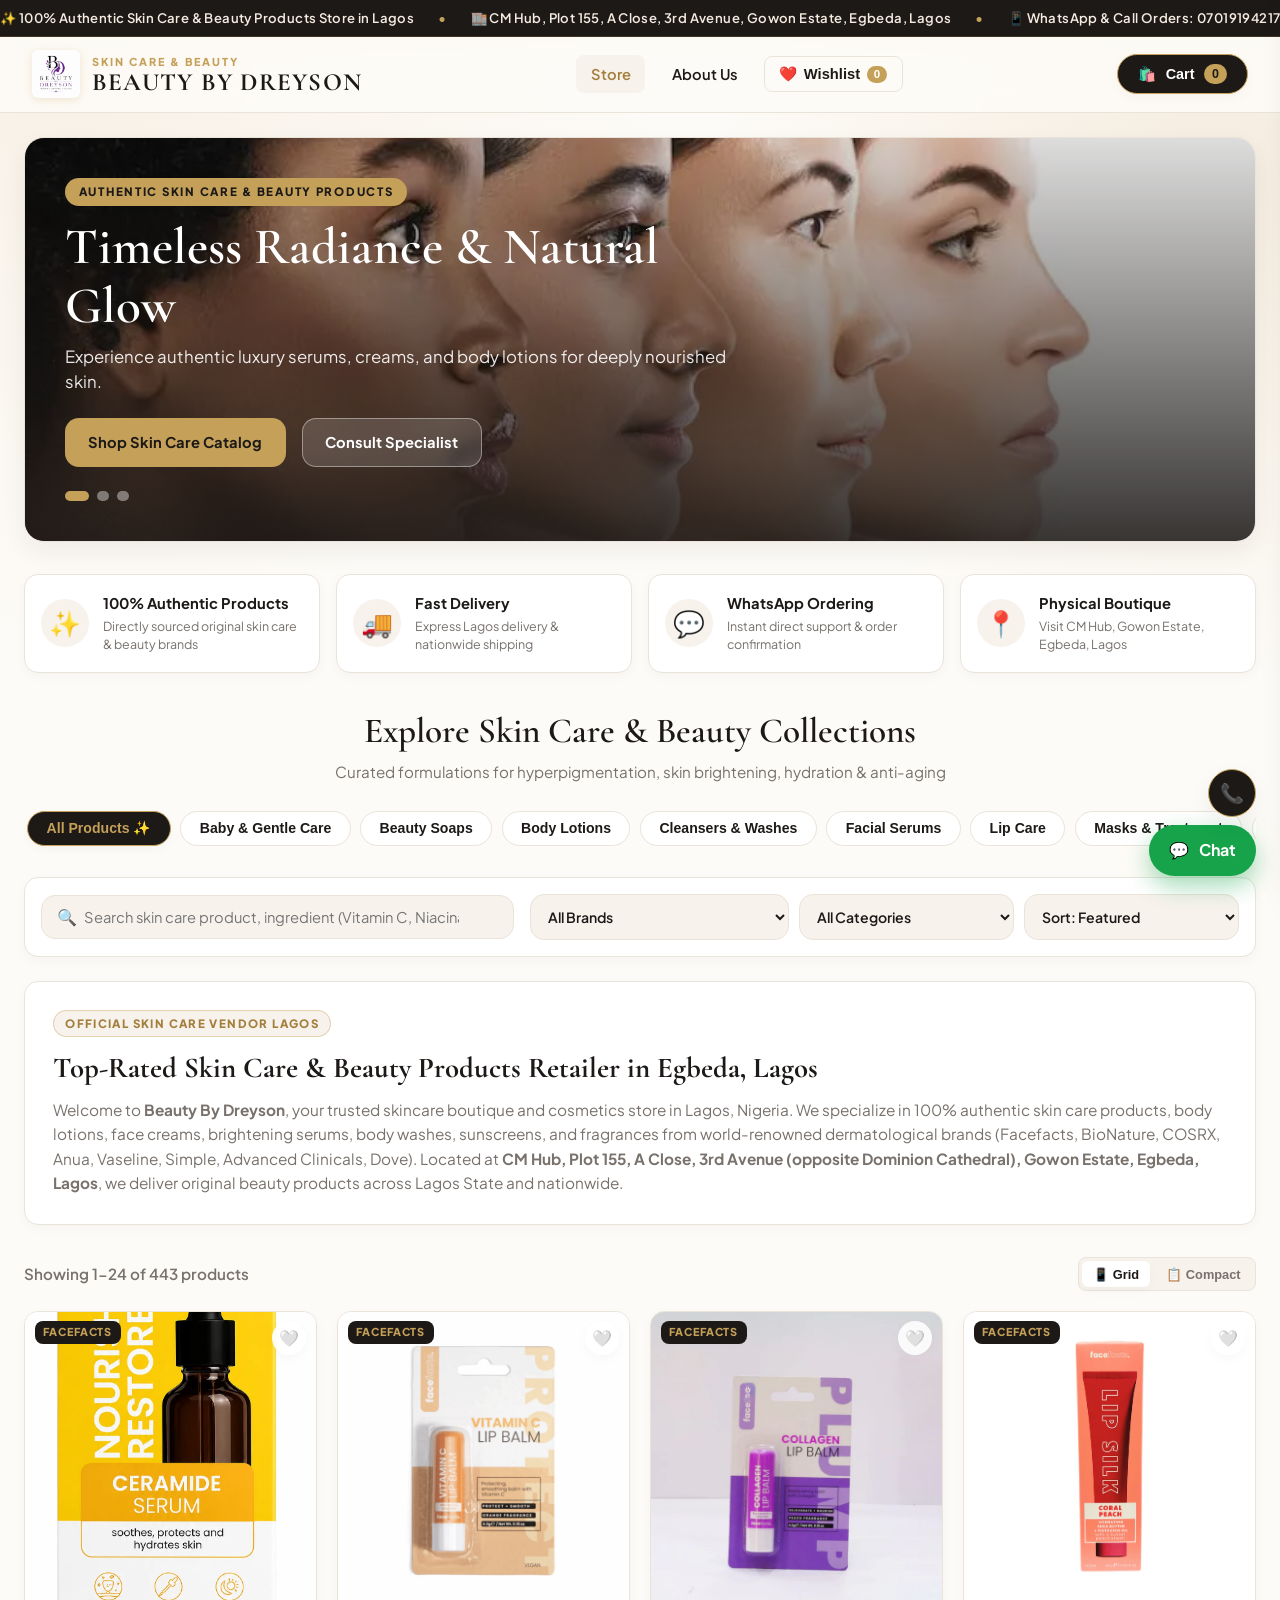
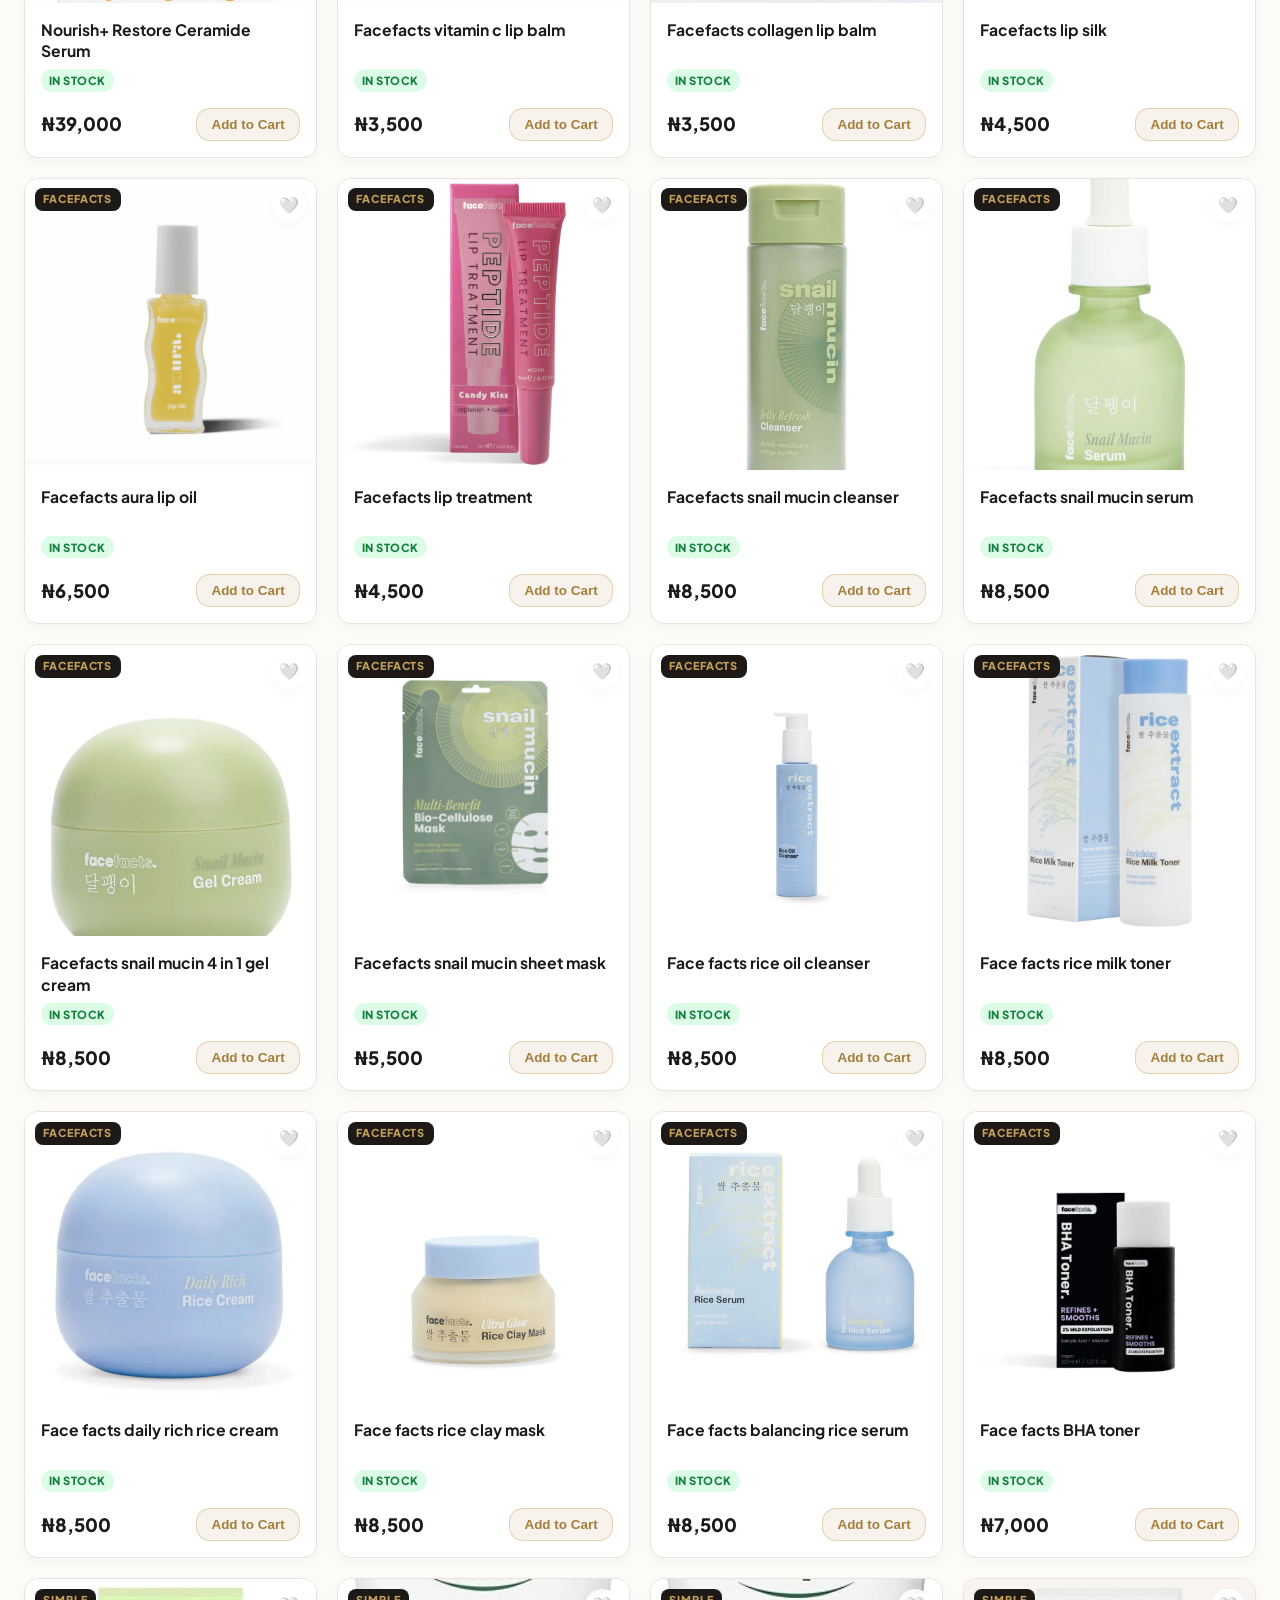
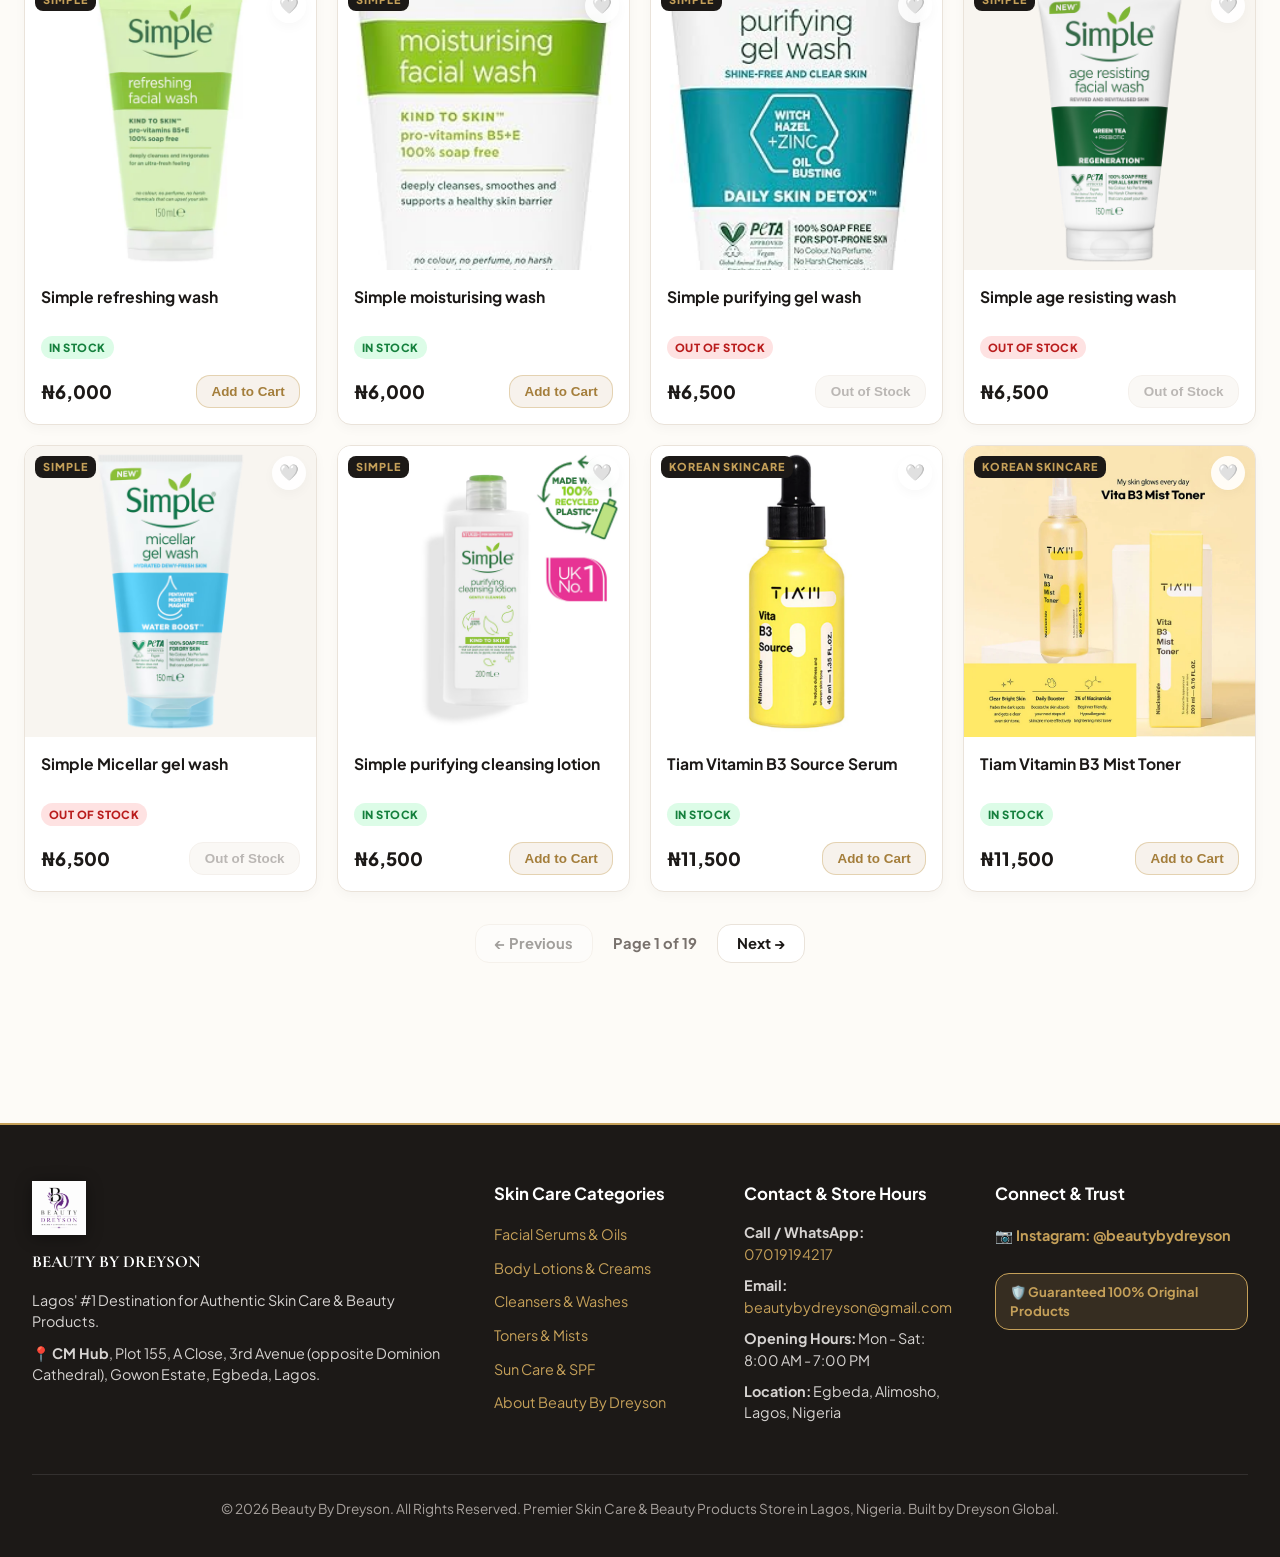
==== commit 28c1210f: "Initial commit1" ====
--- a/index.html
+++ b/index.html
@@ -164,9 +164,9 @@
     </nav>
 
     <div class="header-actions">
-      <button id="cart-toggle" class="cart-toggle" aria-label="Open Shopping Bag">
+      <button id="cart-toggle" class="cart-toggle" aria-label="Open Shopping Cart">
         <span class="cart-icon">🛍️</span>
-        <span class="cart-text">Bag</span>
+        <span class="cart-text">Cart</span>
         <span id="cart-count" class="cart-count">0</span>
       </button>
     </div>
@@ -322,7 +322,7 @@
               <span id="modal-qty-val" class="qty-val">1</span>
               <button id="modal-qty-inc" class="qty-btn" aria-label="Increase quantity">+</button>
             </div>
-            <button id="modal-add-btn" class="btn btn-gold modal-add-btn">Add to Bag</button>
+            <button id="modal-add-btn" class="btn btn-gold modal-add-btn">Add to Cart</button>
           </div>
           <button id="modal-wa-btn" class="btn btn-whatsapp modal-wa-btn">Order This Directly on WhatsApp</button>
         </div>
@@ -330,11 +330,11 @@
     </div>
   </div>
 
-  <!-- Shopping Bag / Cart Drawer -->
+  <!-- Shopping Cart / Cart Drawer -->
   <aside id="cart-panel" class="cart-panel" aria-hidden="true">
     <div class="cart-head">
       <div class="cart-head-title">
-        <h3>Your Shopping Bag</h3>
+        <h3>Your Shopping Cart</h3>
         <span id="cart-drawer-count" class="badge">0 items</span>
       </div>
       <button id="cart-close" class="icon-btn" aria-label="Close cart">&times;</button>
@@ -357,7 +357,7 @@
         <span>Checkout via WhatsApp</span>
         <span class="wa-icon">💬</span>
       </button>
-      <button id="clear-cart" class="btn btn-clear">Clear Shopping Bag</button>
+      <button id="clear-cart" class="btn btn-clear">Clear Shopping Cart</button>
     </div>
   </aside>
 
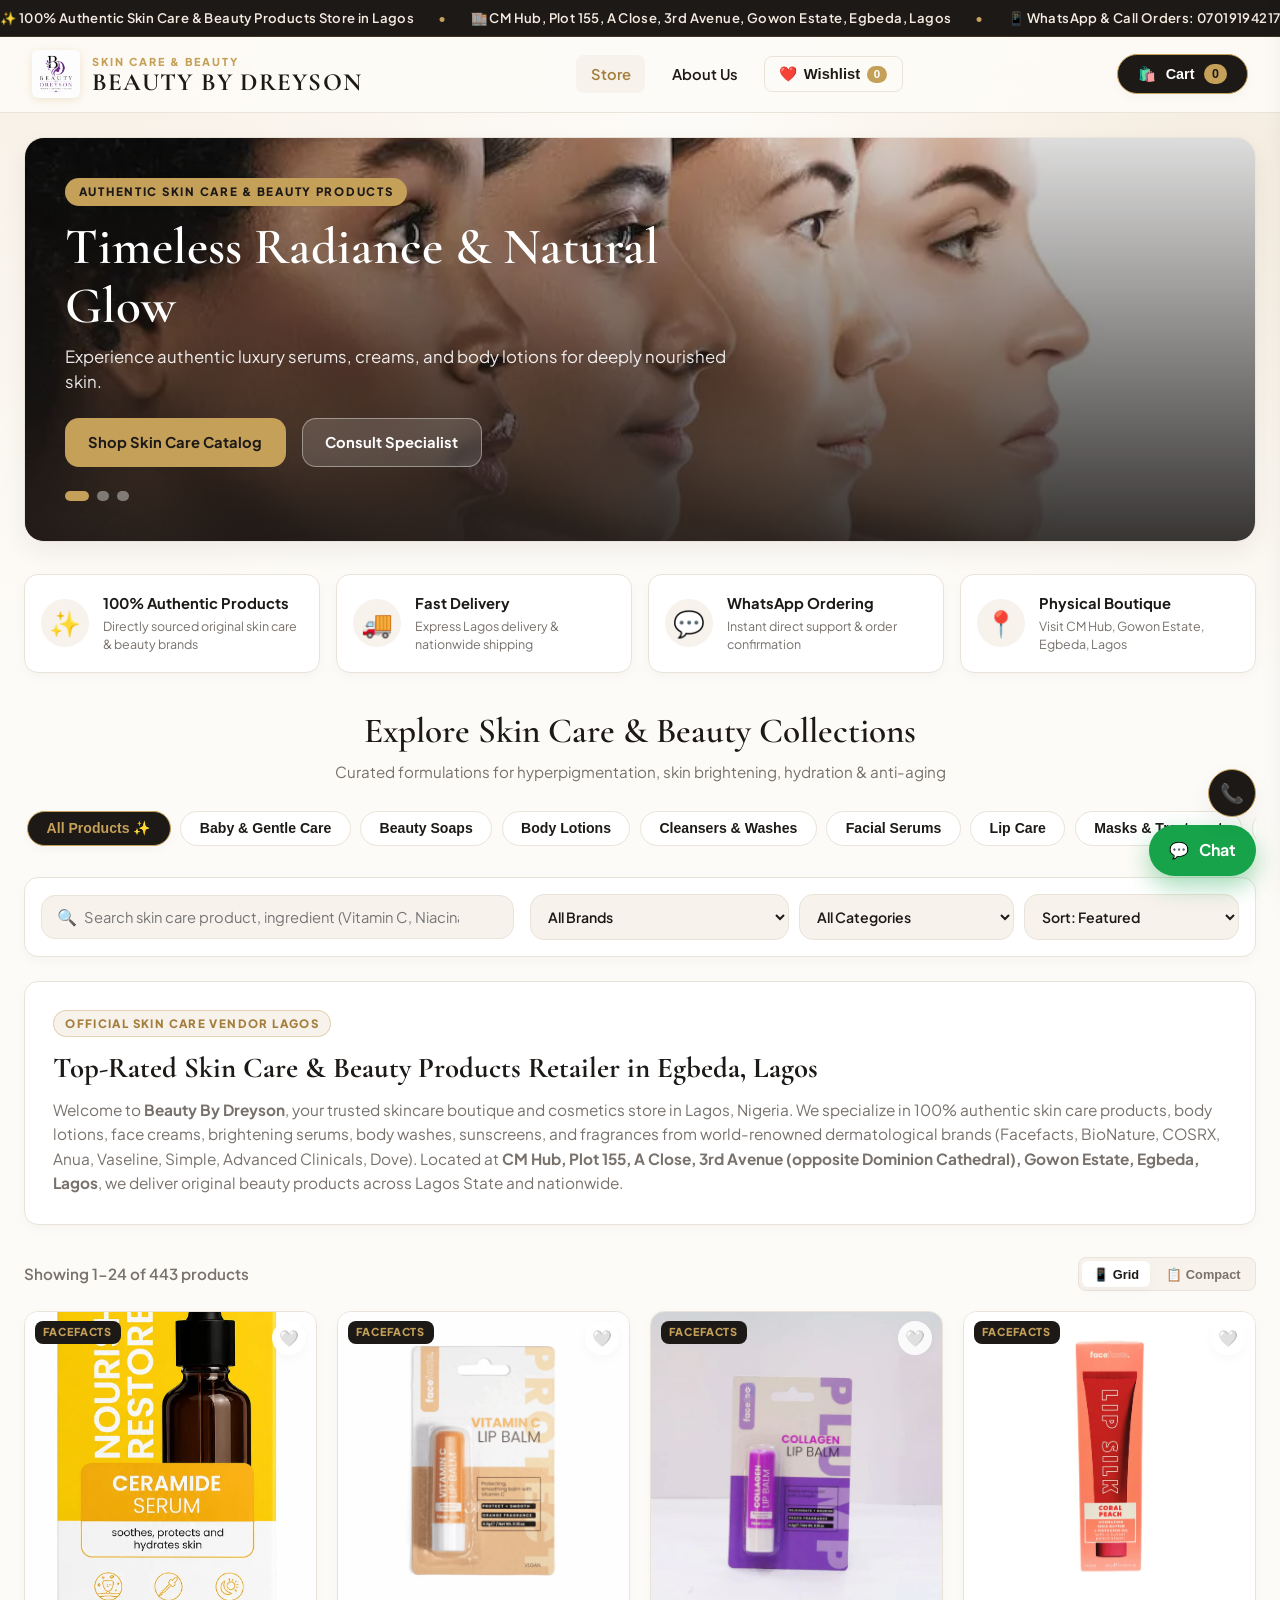
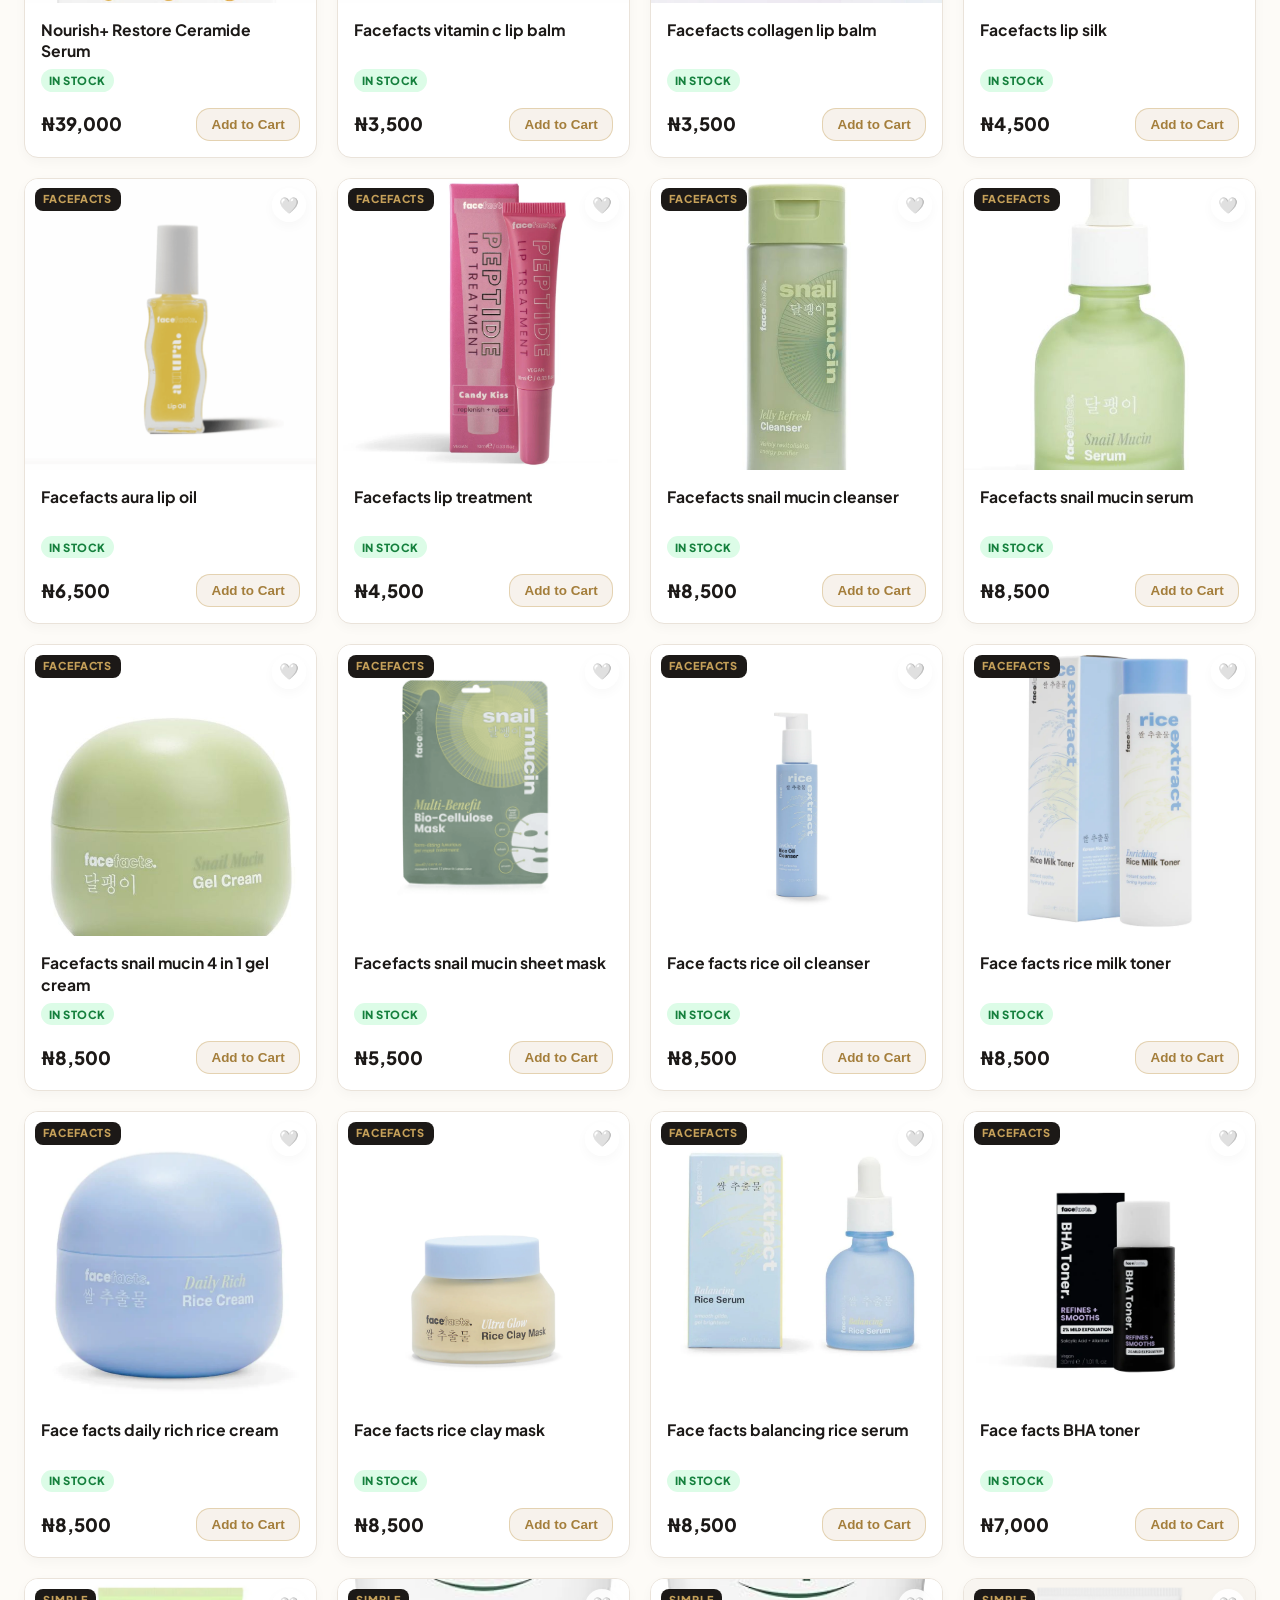
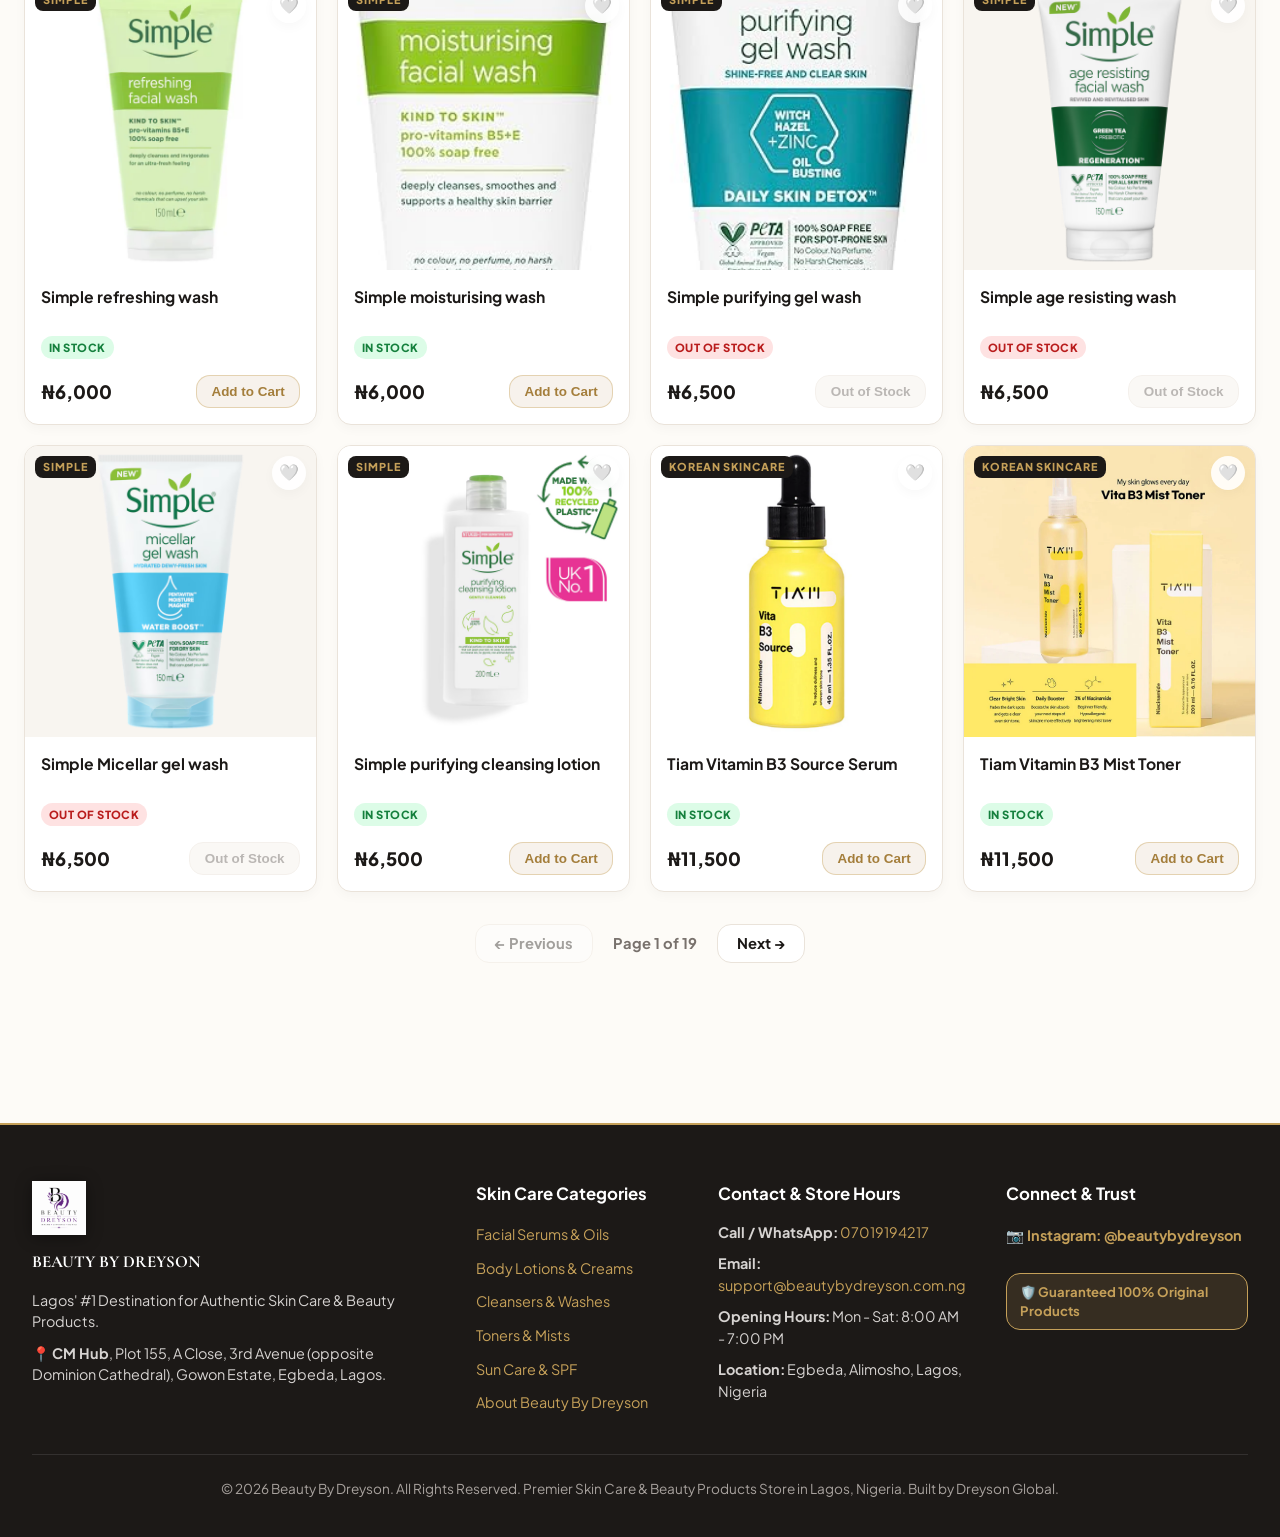
==== commit 5ee5bc38: "Initial commit4" ====
--- a/index.html
+++ b/index.html
@@ -390,7 +390,7 @@
       <div class="footer-col">
         <h3>Contact & Store Hours</h3>
         <p><strong>Call / WhatsApp:</strong> <a href="tel:07019194217">07019194217</a></p>
-        <p><strong>Email:</strong> <a href="mailto:beautybydreyson@gmail.com">beautybydreyson@gmail.com</a></p>
+        <p><strong>Email:</strong> <a href="mailto:support@beautybydreyson.com.ng">support@beautybydreyson.com.ng</a></p>
         <p><strong>Opening Hours:</strong> Mon - Sat: 8:00 AM - 7:00 PM</p>
         <p><strong>Location:</strong> Egbeda, Alimosho, Lagos, Nigeria</p>
       </div>
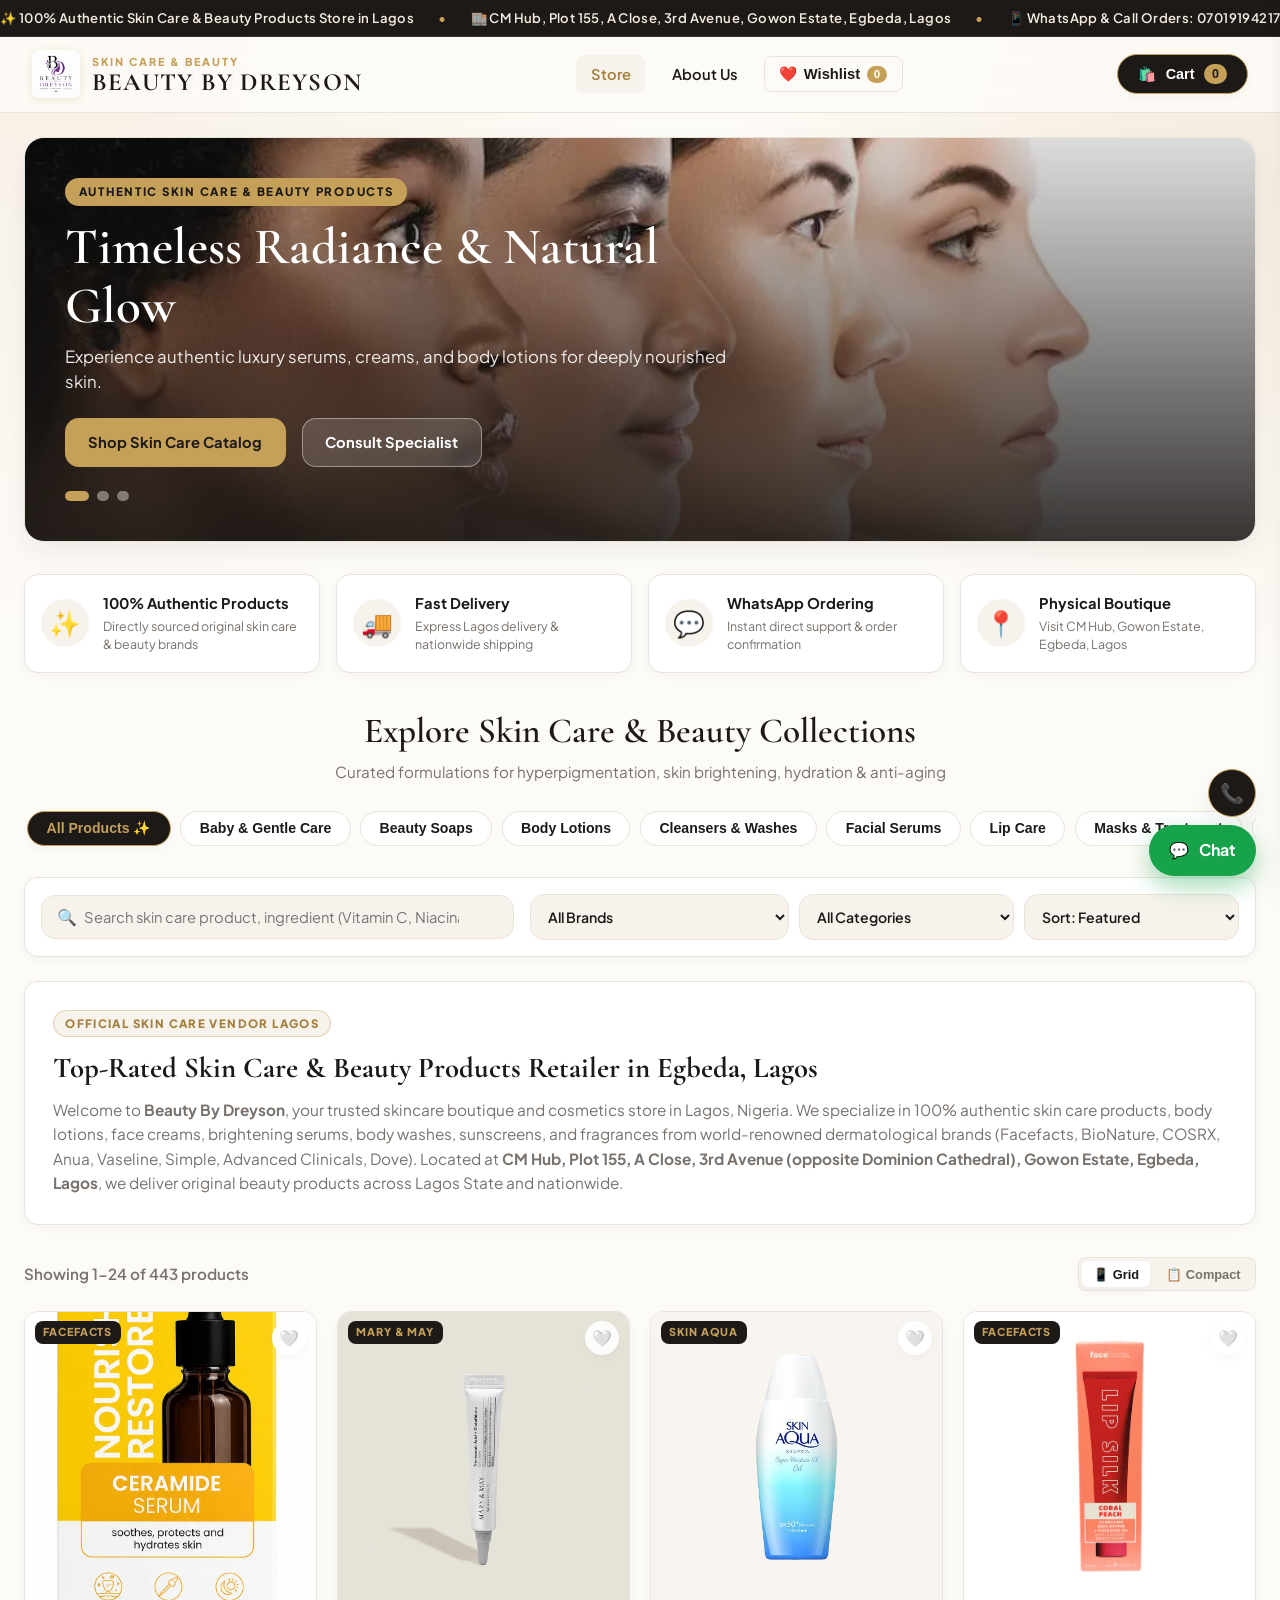
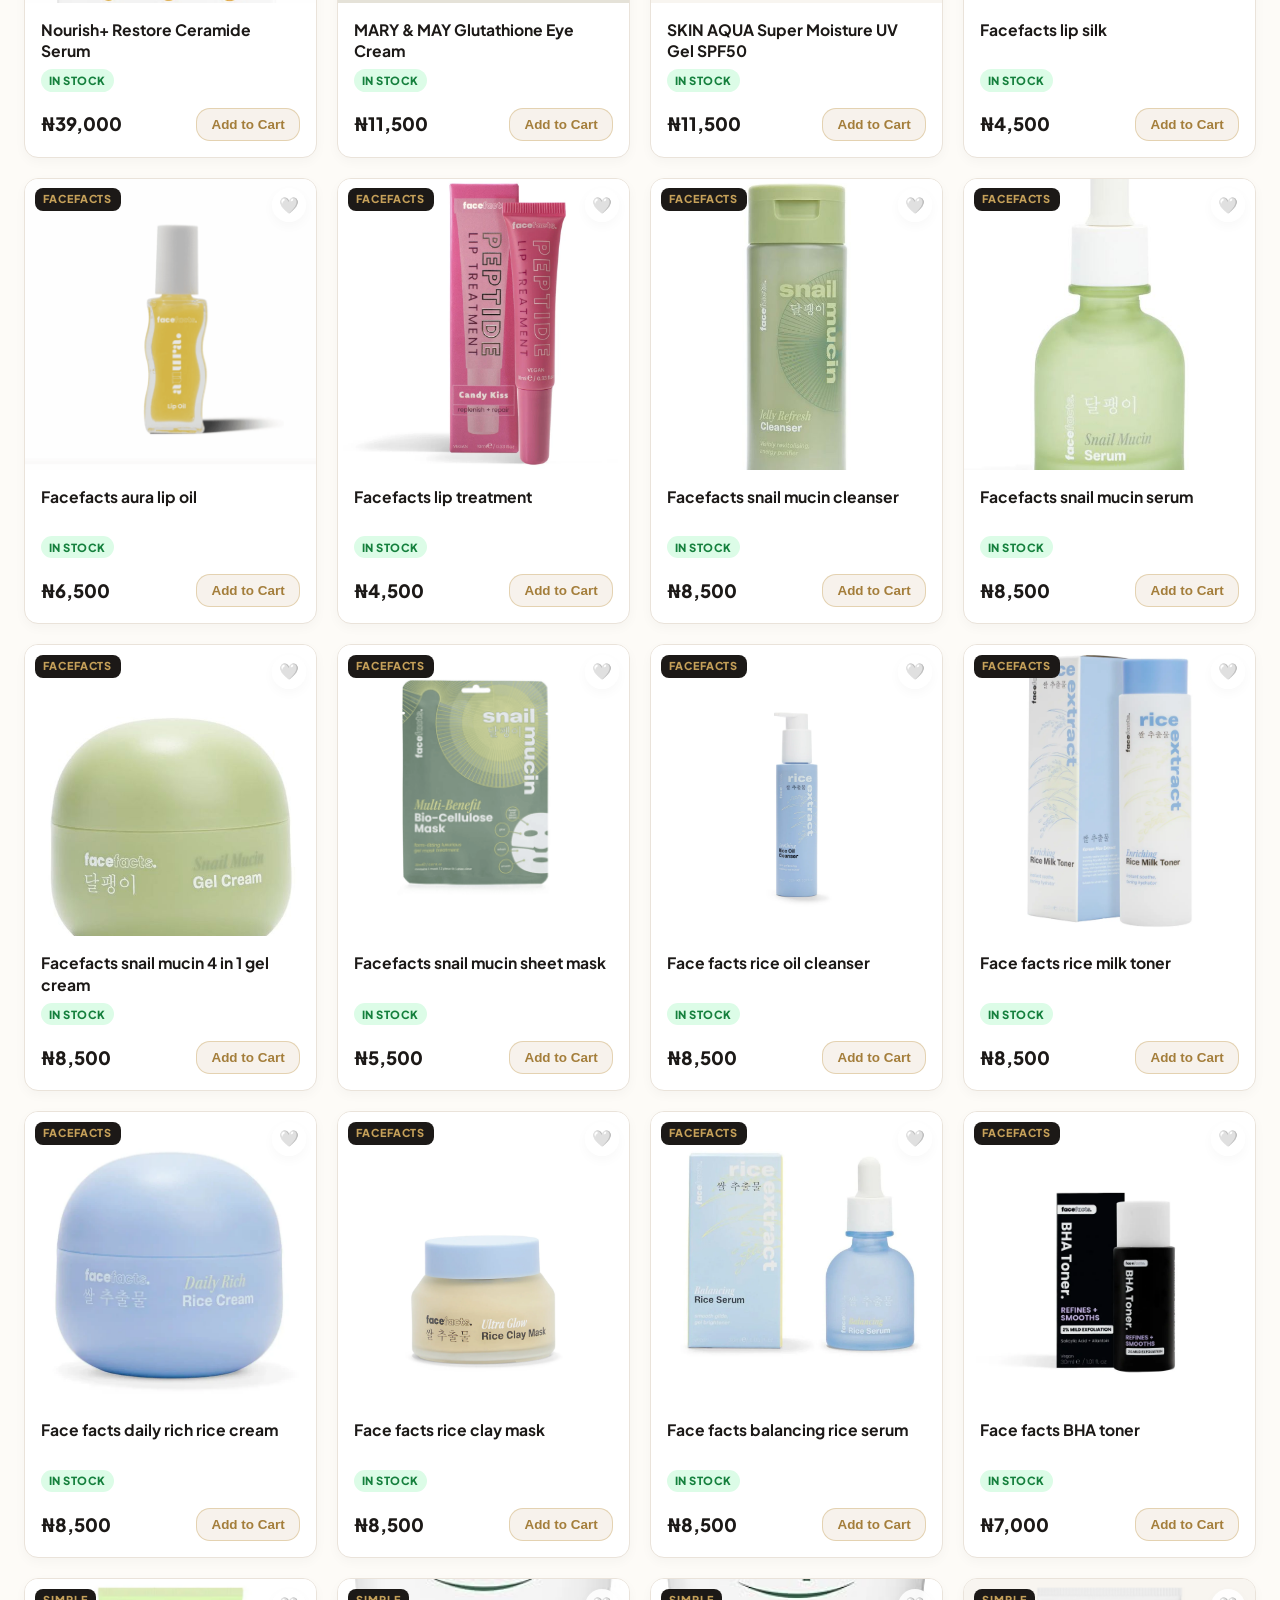
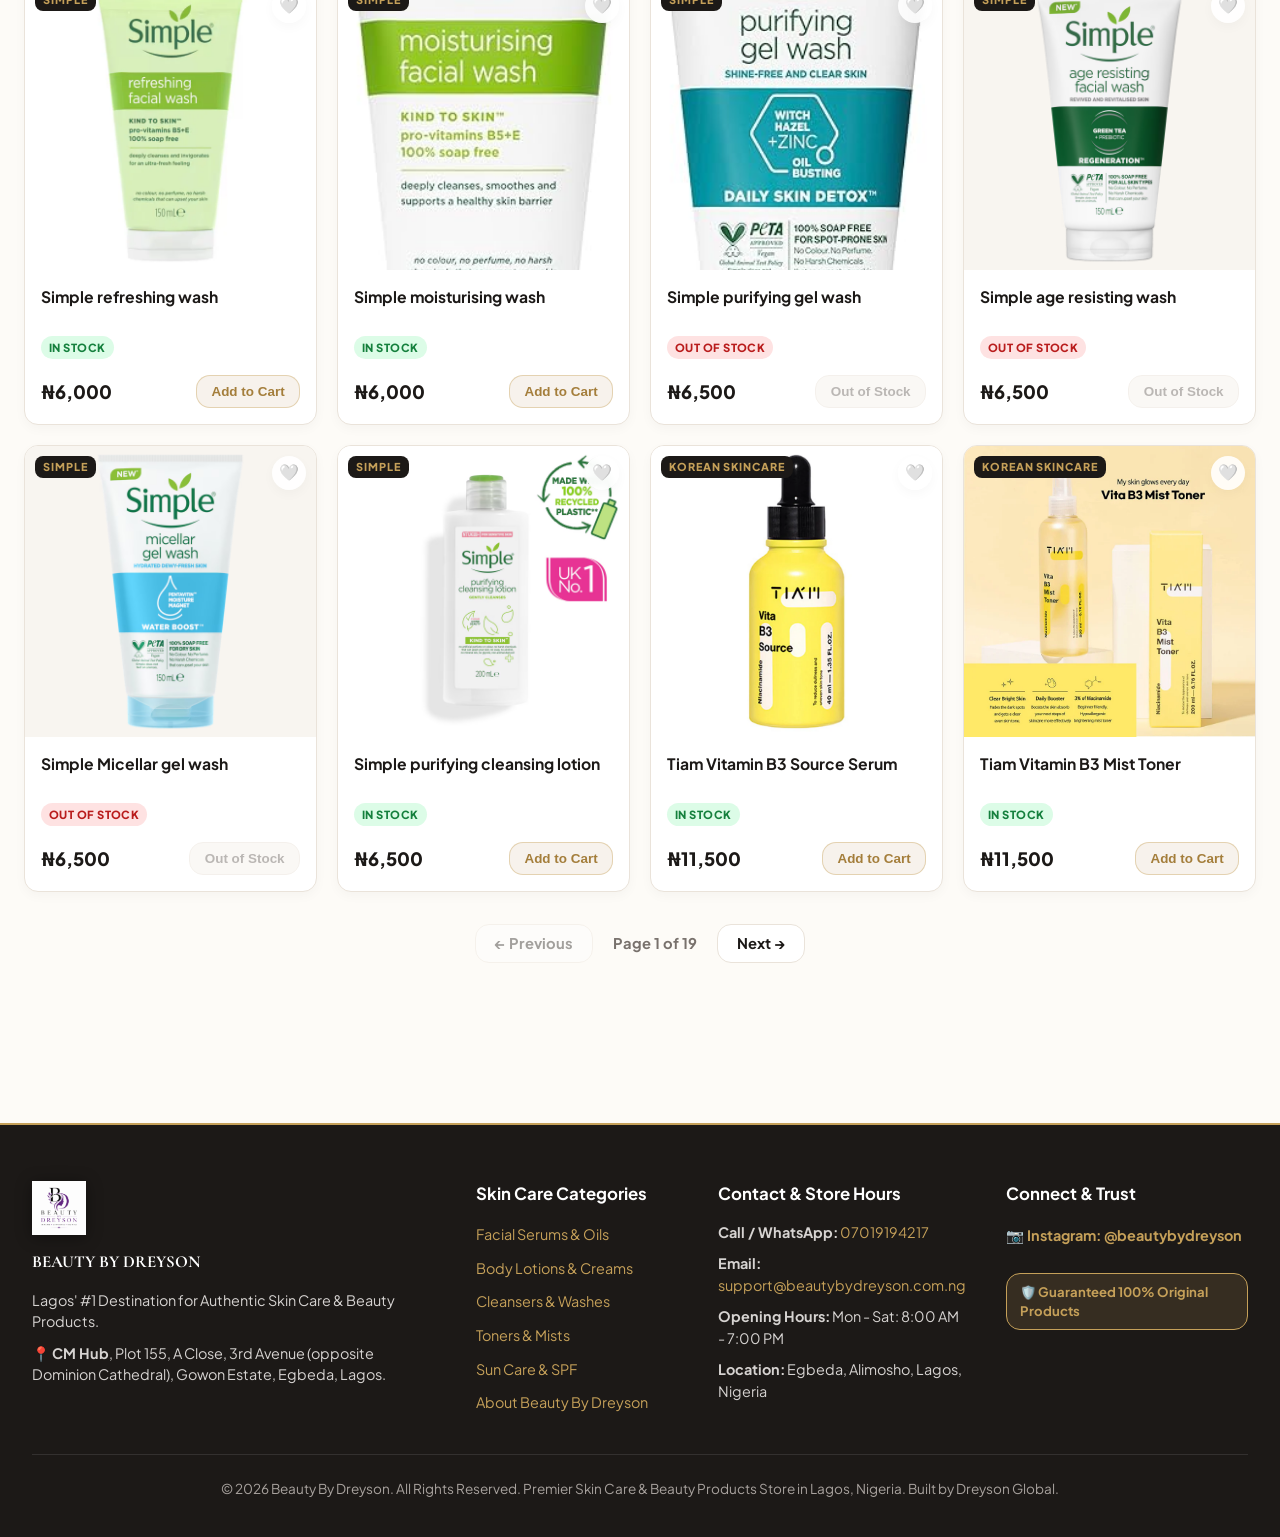
==== commit ba5eafdd: "Initial commit7" ====
--- a/index.html
+++ b/index.html
@@ -14,8 +14,9 @@
   <link rel="canonical" href="https://beautybydreyson.com.ng/" />
   
   <!-- Favicon & App Icons -->
-  <link rel="icon" type="image/png" href="images/logo.png" />
-  <link rel="apple-touch-icon" href="images/logo.png" />
+  <link rel="icon" type="image/png" sizes="96x96" href="images/favicon-96.png" />
+  <link rel="apple-touch-icon" sizes="180x180" href="images/logo.png" />
+  <link rel="manifest" href="site.webmanifest" />
 
   <!-- Open Graph / Facebook / WhatsApp Preview -->
   <meta property="og:type" content="website" />
@@ -23,15 +24,20 @@
   <meta property="og:title" content="Skin Care & Beauty Products Store in Lagos, Nigeria | Beauty By Dreyson" />
   <meta property="og:description" content="Shop 100% authentic luxury skin care products, body care, and beauty essentials at Beauty By Dreyson, Lagos. Express delivery across Lagos & nationwide." />
   <meta property="og:url" content="https://beautybydreyson.com.ng/" />
-  <meta property="og:image" content="https://beautybydreyson.com.ng/images/logo.png" />
-  <meta property="og:logo" content="https://beautybydreyson.com.ng/images/logo.png" />
+  <meta property="og:image" content="https://beautybydreyson.com.ng/images/whatsapp-preview.jpg" />
+  <meta property="og:image:secure_url" content="https://beautybydreyson.com.ng/images/whatsapp-preview.jpg" />
+  <meta property="og:image:type" content="image/jpeg" />
+  <meta property="og:image:width" content="1200" />
+  <meta property="og:image:height" content="630" />
+  <meta property="og:image:alt" content="Beauty By Dreyson logo" />
   <meta property="og:locale" content="en_NG" />
 
   <!-- Twitter Card SEO -->
   <meta name="twitter:card" content="summary_large_image" />
   <meta name="twitter:title" content="Skin Care & Beauty Products Store in Lagos | Beauty By Dreyson" />
   <meta name="twitter:description" content="Authentic skin care products, facial serums, body lotions, and beauty essentials in Lagos, Nigeria." />
-  <meta name="twitter:image" content="https://beautybydreyson.com.ng/images/logo.png" />
+  <meta name="twitter:image" content="https://beautybydreyson.com.ng/images/whatsapp-preview.jpg" />
+  <meta name="twitter:image:alt" content="Beauty By Dreyson logo" />
 
   <!-- Google Fonts Preconnect -->
   <link rel="preconnect" href="https://fonts.googleapis.com" />
@@ -313,7 +319,7 @@
           <h3 id="modal-title" class="modal-title">Product Title</h3>
           <p id="modal-price" class="modal-price">₦0</p>
           <div id="modal-stock" class="modal-stock-badge">In Stock</div>
-          <p class="modal-desc">
+          <p id="modal-desc" class="modal-desc">
             Authentic skin care formulation carefully crafted for maximum skin nourishment. Guaranteed genuine beauty product sourced by Beauty By Dreyson Lagos.
           </p>
           <div class="modal-actions">
--- a/style.css
+++ b/style.css
@@ -994,6 +994,8 @@
   opacity: 0;
   pointer-events: none;
   transition: opacity 0.3s ease;
+  overflow-y: auto;
+  -webkit-overflow-scrolling: touch;
 }
 
 .modal-backdrop[aria-hidden="false"] {
@@ -1007,8 +1009,10 @@
   border: 1px solid var(--border-gold);
   max-width: 800px;
   width: 100%;
+  max-height: 90vh;
+  overflow-y: auto;
+  -webkit-overflow-scrolling: touch;
   position: relative;
-  overflow: hidden;
   box-shadow: 0 25px 50px rgba(0, 0, 0, 0.25);
   transform: scale(0.92);
   transition: transform 0.3s cubic-bezier(0.34, 1.56, 0.64, 1);
@@ -1019,10 +1023,12 @@
 }
 
 .modal-close-btn {
-  position: absolute;
-  top: 1rem;
-  right: 1rem;
-  background: var(--surface-soft);
+  position: sticky;
+  top: 0.75rem;
+  float: right;
+  margin-right: 0.75rem;
+  background: rgba(255, 255, 255, 0.92);
+  backdrop-filter: blur(6px);
   border: 1px solid var(--border-light);
   width: 36px;
   height: 36px;
@@ -1031,6 +1037,7 @@
   cursor: pointer;
   z-index: 10;
   transition: var(--transition);
+  box-shadow: var(--shadow-sm);
 }
 
 .modal-close-btn:hover {
@@ -1045,7 +1052,6 @@
 
 .modal-image-wrap {
   background: #F8F5F0;
-  height: 100%;
   min-height: 360px;
 }
 
@@ -1053,6 +1059,7 @@
   width: 100%;
   height: 100%;
   object-fit: cover;
+  display: block;
 }
 
 .modal-details {
@@ -1107,6 +1114,7 @@
   gap: 0.85rem;
   align-items: center;
   margin-top: 0.5rem;
+  flex-wrap: wrap;
 }
 
 .qty-selector {
@@ -1120,20 +1128,23 @@
 .qty-btn {
   background: transparent;
   border: 0;
-  width: 36px;
-  height: 36px;
-  font-size: 1rem;
+  width: 40px;
+  height: 40px;
+  font-size: 1.1rem;
   font-weight: 700;
   cursor: pointer;
 }
 
 .qty-val {
-  padding: 0 0.5rem;
+  padding: 0 0.6rem;
   font-weight: 700;
+  min-width: 1.5rem;
+  text-align: center;
 }
 
 .modal-add-btn {
   flex: 1;
+  min-width: 140px;
 }
 
 /* ==========================================================================
@@ -1145,6 +1156,7 @@
   right: -450px;
   width: min(92vw, 420px);
   height: 100vh;
+  height: 100dvh;
   background: var(--surface-card);
   box-shadow: -10px 0 35px rgba(0, 0, 0, 0.18);
   z-index: 250;
@@ -1164,6 +1176,7 @@
   display: flex;
   justify-content: space-between;
   align-items: center;
+  flex-shrink: 0;
 }
 
 .cart-head-title h3 {
@@ -1176,15 +1189,19 @@
   background: var(--surface-soft);
   border: 1px solid var(--border-light);
   border-radius: var(--radius-full);
-  width: 32px;
-  height: 32px;
-  font-size: 1rem;
+  width: 36px;
+  height: 36px;
+  font-size: 1.1rem;
   cursor: pointer;
+  display: flex;
+  align-items: center;
+  justify-content: center;
 }
 
 .cart-items {
   flex: 1;
   overflow-y: auto;
+  -webkit-overflow-scrolling: touch;
   padding: 1.25rem 1.5rem;
   display: flex;
   flex-direction: column;
@@ -1228,6 +1245,7 @@
   flex-direction: column;
   gap: 0.75rem;
   background: var(--bg-main);
+  flex-shrink: 0;
 }
 
 .cart-summary-row {
@@ -1260,6 +1278,7 @@
    ========================================================================== */
 .about-main {
   max-width: 1100px;
+  padding: 1.5rem;
 }
 
 .values-grid {
@@ -1567,6 +1586,8 @@
 /* ==========================================================================
    RESPONSIVE DESIGN (MEDIA QUERIES)
    ========================================================================== */
+
+/* ---- Tablet landscape ---- */
 @media (max-width: 1024px) {
   .footer-grid {
     grid-template-columns: 1fr 1fr;
@@ -1574,72 +1595,805 @@
   .controls-card {
     grid-template-columns: 1fr;
   }
-}
-
+  .hero-content h2 {
+    font-size: clamp(1.6rem, 3.5vw, 2.6rem);
+  }
+}
+
+/* ---- Tablet portrait & large phones ---- */
 @media (max-width: 768px) {
+  /* Body & Main */
+  main {
+    padding: 1rem 1rem 2.5rem;
+  }
+
+  /* Topbar / Navigation */
   .topbar {
-    padding: 0.75rem 1rem;
+    padding: 0.6rem 0.85rem;
     flex-wrap: wrap;
-    gap: 0.75rem;
-  }
-  
+    gap: 0.6rem;
+  }
+
+  .brand-logo-img {
+    height: 38px;
+  }
+
   .brand-title {
-    font-size: 1.3rem;
-  }
-  
+    font-size: 1.15rem;
+  }
+
+  .eyebrow {
+    font-size: 0.6rem;
+  }
+
+  .nav-link {
+    font-size: 0.82rem;
+    padding: 0.4rem 0.65rem;
+  }
+
+  .cart-toggle {
+    padding: 0.45rem 0.85rem;
+    font-size: 0.82rem;
+  }
+
+  /* Hero */
+  .hero {
+    min-height: 280px;
+    border-radius: var(--radius-md);
+  }
+
+  .hero-overlay {
+    min-height: 280px;
+    padding: 1.5rem;
+  }
+
+  .hero-content p {
+    font-size: 0.9rem;
+  }
+
+  .hero-actions {
+    gap: 0.6rem;
+  }
+
+  .hero-actions .btn {
+    padding: 0.6rem 1rem;
+    font-size: 0.82rem;
+  }
+
+  /* Trust Badges */
   .trust-grid {
     grid-template-columns: repeat(2, 1fr);
-  }
-  
+    gap: 0.75rem;
+  }
+
+  .trust-card {
+    padding: 0.85rem 0.75rem;
+    gap: 0.6rem;
+  }
+
+  .trust-icon {
+    width: 40px;
+    height: 40px;
+    font-size: 1.3rem;
+  }
+
+  .trust-text h3 {
+    font-size: 0.82rem;
+  }
+
+  .trust-text p {
+    font-size: 0.7rem;
+  }
+
+  /* Category Pills */
+  .category-pills {
+    gap: 0.45rem;
+    padding-bottom: 0.5rem;
+  }
+
+  .category-pill {
+    padding: 0.45rem 0.9rem;
+    font-size: 0.8rem;
+  }
+
+  /* Search & Filter Controls */
+  .controls-card {
+    padding: 0.75rem;
+    gap: 0.65rem;
+  }
+
+  .search-box input {
+    padding: 0.65rem 2.2rem 0.65rem 2.4rem;
+    font-size: 0.85rem;
+  }
+
   .filter-group {
     flex-wrap: wrap;
-  }
-  
+    gap: 0.5rem;
+  }
+
+  .filter-group select {
+    padding: 0.6rem 0.7rem;
+    font-size: 0.82rem;
+  }
+
+  /* Section Headers */
+  .section-header h2 {
+    font-size: 1.6rem;
+  }
+
+  /* Product Grid */
+  .product-grid {
+    grid-template-columns: repeat(2, 1fr);
+    gap: 0.85rem;
+  }
+
+  .product-grid.compact {
+    grid-template-columns: repeat(2, 1fr);
+    gap: 0.65rem;
+  }
+
+  /* Product Cards */
+  .card-body {
+    padding: 0.75rem;
+    gap: 0.35rem;
+  }
+
+  .card-title {
+    font-size: 0.88rem;
+    height: auto;
+    -webkit-line-clamp: 2;
+  }
+
+  .price {
+    font-size: 1rem;
+  }
+
+  .add-card-btn {
+    padding: 0.45rem 0.65rem;
+    font-size: 0.78rem;
+  }
+
+  .card-foot {
+    flex-wrap: wrap;
+    gap: 0.4rem;
+  }
+
+  /* Quick-view button always visible on touch */
+  .quickview-btn {
+    bottom: 8px;
+    opacity: 0.92;
+    font-size: 0.72rem;
+    padding: 0.38rem 0.85rem;
+  }
+
+  /* ======================== */
+  /* QUICK VIEW MODAL MOBILE  */
+  /* ======================== */
+  .modal-backdrop {
+    padding: 0.5rem;
+    align-items: flex-start;
+  }
+
+  .modal-card {
+    max-height: 92vh;
+    max-height: 92dvh;
+    border-radius: var(--radius-md);
+    margin: auto 0;
+  }
+
   .modal-grid {
     grid-template-columns: 1fr;
   }
-  
+
   .modal-image-wrap {
-    min-height: 220px;
-  }
-  
+    min-height: auto;
+    max-height: 55vw;
+    overflow: hidden;
+  }
+
+  .modal-image-wrap img {
+    width: 100%;
+    height: 100%;
+    object-fit: contain;
+    background: #F8F5F0;
+  }
+
+  .modal-close-btn {
+    position: sticky;
+    top: 0.5rem;
+    margin-right: 0.5rem;
+    width: 32px;
+    height: 32px;
+    font-size: 1rem;
+  }
+
+  .modal-details {
+    padding: 1.25rem;
+    gap: 0.7rem;
+  }
+
+  .modal-title {
+    font-size: 1.35rem;
+  }
+
+  .modal-price {
+    font-size: 1.3rem;
+  }
+
+  .modal-desc {
+    font-size: 0.85rem;
+  }
+
+  .modal-actions {
+    gap: 0.6rem;
+  }
+
+  .modal-wa-btn {
+    font-size: 0.82rem;
+    padding: 0.65rem 1rem;
+  }
+
+  /* Cart Drawer Mobile */
+  .cart-panel {
+    width: 100vw;
+    right: -100vw;
+  }
+
+  .cart-head {
+    padding: 1rem 1.25rem;
+  }
+
+  .cart-items {
+    padding: 1rem 1.25rem;
+  }
+
+  .cart-foot {
+    padding: 1rem 1.25rem;
+  }
+
+  /* Store Notice */
+  .about-card {
+    padding: 1.25rem;
+  }
+
+  .about-card h2 {
+    font-size: 1.4rem;
+  }
+
+  /* About Page */
   .values-grid {
     grid-template-columns: 1fr;
-  }
-  
+    gap: 0.85rem;
+  }
+
+  .value-card {
+    padding: 1.15rem;
+  }
+
   .insta-grid {
     grid-template-columns: 1fr;
-  }
-  
+    gap: 0.85rem;
+  }
+
+  .about-logo-img {
+    max-height: 90px;
+  }
+
+  /* Footer */
+  .site-footer {
+    padding: 2.5rem 1.25rem 1.25rem;
+    margin-top: 2.5rem;
+  }
+
+  .footer-grid {
+    grid-template-columns: 1fr;
+    gap: 1.75rem;
+  }
+
+  .footer-brand {
+    font-size: 1.5rem;
+  }
+
+  /* Floating Buttons */
   .floating-text {
     display: none;
   }
-  
+
   .floating-wa {
-    padding: 0.85rem;
+    padding: 0.75rem;
     border-radius: var(--radius-full);
-  }
-}
-
+    bottom: 1.2rem;
+    right: 1.2rem;
+    box-shadow: 0 8px 20px rgba(22, 163, 74, 0.45);
+  }
+
+  .floating-call {
+    bottom: 4.8rem;
+    right: 1.2rem;
+    width: 44px;
+    height: 44px;
+    font-size: 1.1rem;
+  }
+
+  .back-to-top {
+    bottom: 8rem;
+    right: 1.2rem;
+    width: 36px;
+    height: 36px;
+  }
+
+  /* Pagination */
+  .pagination {
+    gap: 0.75rem;
+    margin-top: 1.5rem;
+  }
+
+  .btn-page {
+    padding: 0.5rem 0.9rem;
+    font-size: 0.82rem;
+  }
+
+  .page-label {
+    font-size: 0.82rem;
+  }
+
+  /* Toast */
+  .cart-toast {
+    left: 0.75rem;
+    right: 0.75rem;
+    bottom: 5.5rem;
+    text-align: center;
+    font-size: 0.82rem;
+    padding: 0.7rem 1rem;
+  }
+}
+
+/* ---- Small phones ---- */
 @media (max-width: 480px) {
+  main {
+    padding: 0.75rem 0.75rem 2rem;
+  }
+
+  /* Topbar */
+  .topbar {
+    padding: 0.5rem 0.65rem;
+    gap: 0.45rem;
+  }
+
+  .brand-logo-img {
+    height: 32px;
+  }
+
+  .brand-title {
+    font-size: 1rem;
+  }
+
+  .eyebrow {
+    font-size: 0.55rem;
+    letter-spacing: 0.12em;
+  }
+
+  .nav-link {
+    font-size: 0.75rem;
+    padding: 0.35rem 0.5rem;
+  }
+
+  .cart-toggle {
+    padding: 0.4rem 0.7rem;
+    font-size: 0.78rem;
+    gap: 0.35rem;
+  }
+
+  .header-actions {
+    gap: 0.4rem;
+  }
+
+  /* Announcement */
+  .announcement-bar {
+    font-size: 0.72rem;
+    padding: 0.35rem 0;
+  }
+
+  /* Hero */
+  .hero {
+    min-height: 220px;
+    margin-bottom: 1.25rem;
+  }
+
+  .hero-overlay {
+    min-height: 220px;
+    padding: 1.15rem;
+  }
+
+  .hero-content h2 {
+    font-size: 1.35rem;
+  }
+
+  .hero-content p {
+    font-size: 0.82rem;
+    margin-bottom: 1rem;
+  }
+
+  .hero-actions .btn {
+    padding: 0.5rem 0.85rem;
+    font-size: 0.78rem;
+  }
+
+  .hero-tag {
+    font-size: 0.62rem;
+    padding: 0.25rem 0.6rem;
+    margin-bottom: 0.5rem;
+  }
+
+  /* Trust Badges */
+  .trust-grid {
+    grid-template-columns: 1fr 1fr;
+    gap: 0.5rem;
+    margin-bottom: 1.25rem;
+  }
+
+  .trust-card {
+    padding: 0.65rem 0.55rem;
+    gap: 0.4rem;
+    flex-direction: column;
+    text-align: center;
+  }
+
+  .trust-icon {
+    width: 36px;
+    height: 36px;
+    font-size: 1.1rem;
+  }
+
+  .trust-text h3 {
+    font-size: 0.75rem;
+  }
+
+  .trust-text p {
+    font-size: 0.65rem;
+  }
+
+  /* Section Headers */
+  .section-header h2 {
+    font-size: 1.3rem;
+  }
+
+  .section-header p {
+    font-size: 0.82rem;
+  }
+
+  /* Product Grid */
   .product-grid {
     grid-template-columns: repeat(2, 1fr);
+    gap: 0.6rem;
+  }
+
+  .product-grid.compact {
+    gap: 0.5rem;
+  }
+
+  /* Product Cards */
+  .card-body {
+    padding: 0.6rem;
+    gap: 0.25rem;
+  }
+
+  .card-title {
+    font-size: 0.78rem;
+    height: auto;
+  }
+
+  .brand-badge {
+    font-size: 0.58rem;
+    padding: 0.15rem 0.4rem;
+  }
+
+  .stock-badge {
+    font-size: 0.6rem;
+    padding: 0.12rem 0.4rem;
+  }
+
+  .price {
+    font-size: 0.88rem;
+  }
+
+  .add-card-btn {
+    padding: 0.35rem 0.5rem;
+    font-size: 0.7rem;
+    border-radius: var(--radius-sm);
+  }
+
+  .wishlist-btn {
+    width: 28px;
+    height: 28px;
+    font-size: 0.82rem;
+  }
+
+  .quickview-btn {
+    font-size: 0.65rem;
+    padding: 0.3rem 0.7rem;
+  }
+
+  /* Quick View Modal - Small Phone */
+  .modal-backdrop {
+    padding: 0;
+  }
+
+  .modal-card {
+    max-height: 100vh;
+    max-height: 100dvh;
+    border-radius: 0;
+    width: 100%;
+  }
+
+  .modal-image-wrap {
+    max-height: 60vw;
+  }
+
+  .modal-details {
+    padding: 1rem;
+    gap: 0.6rem;
+  }
+
+  .modal-title {
+    font-size: 1.2rem;
+  }
+
+  .modal-price {
+    font-size: 1.15rem;
+  }
+
+  .modal-desc {
+    font-size: 0.8rem;
+  }
+
+  .modal-actions {
+    flex-direction: column;
+    align-items: stretch;
+  }
+
+  .qty-selector {
+    align-self: flex-start;
+  }
+
+  .qty-btn {
+    width: 38px;
+    height: 38px;
+  }
+
+  .modal-add-btn {
+    width: 100%;
+    min-width: unset;
+  }
+
+  .modal-wa-btn {
+    font-size: 0.78rem;
+    padding: 0.6rem 0.85rem;
+  }
+
+  /* Cart Drawer - Small Phone */
+  .cart-head {
+    padding: 0.85rem 1rem;
+  }
+
+  .cart-head-title h3 {
+    font-size: 1.15rem;
+  }
+
+  .cart-items {
+    padding: 0.85rem 1rem;
     gap: 0.75rem;
   }
-  
-  .card-body {
-    padding: 0.75rem;
-  }
-  
+
+  .cart-item {
+    grid-template-columns: 55px 1fr auto;
+    gap: 0.6rem;
+    padding: 0.6rem;
+  }
+
+  .cart-item img {
+    width: 55px;
+    height: 55px;
+  }
+
+  .cart-item-title {
+    font-size: 0.78rem;
+  }
+
+  .cart-item-price {
+    font-size: 0.82rem;
+  }
+
+  .cart-foot {
+    padding: 0.85rem 1rem;
+    gap: 0.6rem;
+  }
+
+  .cart-total-price {
+    font-size: 1.2rem;
+  }
+
+  /* Category Pills */
+  .category-pill {
+    padding: 0.38rem 0.75rem;
+    font-size: 0.72rem;
+  }
+
+  /* Controls */
+  .controls-card {
+    padding: 0.6rem;
+    gap: 0.5rem;
+  }
+
+  .search-box input {
+    padding: 0.55rem 2rem 0.55rem 2.2rem;
+    font-size: 0.8rem;
+  }
+
+  .filter-group select {
+    padding: 0.55rem 0.6rem;
+    font-size: 0.78rem;
+  }
+
+  .btn-reset {
+    padding: 0.55rem 0.75rem;
+    font-size: 0.78rem;
+  }
+
+  /* Store Notice */
+  .about-card {
+    padding: 1rem;
+    margin-bottom: 1.25rem;
+  }
+
+  .about-card h2 {
+    font-size: 1.2rem;
+  }
+
+  .about-card p {
+    font-size: 0.85rem;
+  }
+
+  .notice-badge {
+    font-size: 0.65rem;
+  }
+
+  /* Footer */
+  .site-footer {
+    padding: 2rem 1rem 1rem;
+    margin-top: 2rem;
+  }
+
+  .footer-brand {
+    font-size: 1.3rem;
+  }
+
+  .footer-tagline {
+    font-size: 0.85rem;
+  }
+
+  .footer-col h3 {
+    font-size: 0.95rem;
+    margin-bottom: 0.65rem;
+  }
+
+  .footer-links a,
+  .footer-col p {
+    font-size: 0.82rem;
+  }
+
+  .footer-bottom {
+    font-size: 0.75rem;
+    margin-top: 1rem;
+  }
+
+  .footer-guarantee-badge {
+    font-size: 0.72rem;
+    padding: 0.4rem 0.7rem;
+  }
+
+  .footer-logo-img {
+    height: 42px;
+  }
+
+  /* About Page */
+  .about-logo-img {
+    max-height: 75px;
+  }
+
+  .director-image {
+    max-height: 360px;
+  }
+
+  /* View Toggles */
+  .view-toggles {
+    display: none;
+  }
+
+  /* Catalog Bar */
+  .catalog-bar {
+    margin-bottom: 0.75rem;
+  }
+
+  .result-count {
+    font-size: 0.8rem;
+  }
+}
+
+/* ---- Extra-small phones (below 360px) ---- */
+@media (max-width: 360px) {
+  .topbar {
+    padding: 0.4rem 0.5rem;
+  }
+
+  .brand-logo-img {
+    height: 28px;
+  }
+
+  .brand-title {
+    font-size: 0.88rem;
+  }
+
+  .nav-link {
+    font-size: 0.68rem;
+    padding: 0.3rem 0.4rem;
+  }
+
+  .cart-toggle {
+    padding: 0.35rem 0.55rem;
+    font-size: 0.72rem;
+  }
+
+  .product-grid {
+    gap: 0.45rem;
+  }
+
   .card-title {
-    font-size: 0.88rem;
-  }
-  
+    font-size: 0.72rem;
+  }
+
+  .price {
+    font-size: 0.8rem;
+  }
+
+  .add-card-btn {
+    font-size: 0.65rem;
+    padding: 0.3rem 0.4rem;
+  }
+
   .trust-grid {
     grid-template-columns: 1fr;
-  }
-  
-  .footer-grid {
-    grid-template-columns: 1fr;
-  }
-}
+    gap: 0.4rem;
+  }
+
+  .trust-card {
+    flex-direction: row;
+    text-align: left;
+  }
+}
+
+/* ---- Landscape phone orientation fix ---- */
+@media (max-height: 500px) and (orientation: landscape) {
+  .modal-backdrop {
+    padding: 0.25rem;
+    align-items: flex-start;
+  }
+
+  .modal-card {
+    max-height: 98vh;
+    max-height: 98dvh;
+  }
+
+  .modal-image-wrap {
+    max-height: 35vw;
+  }
+
+  .hero {
+    min-height: 180px;
+  }
+
+  .hero-overlay {
+    min-height: 180px;
+  }
+}
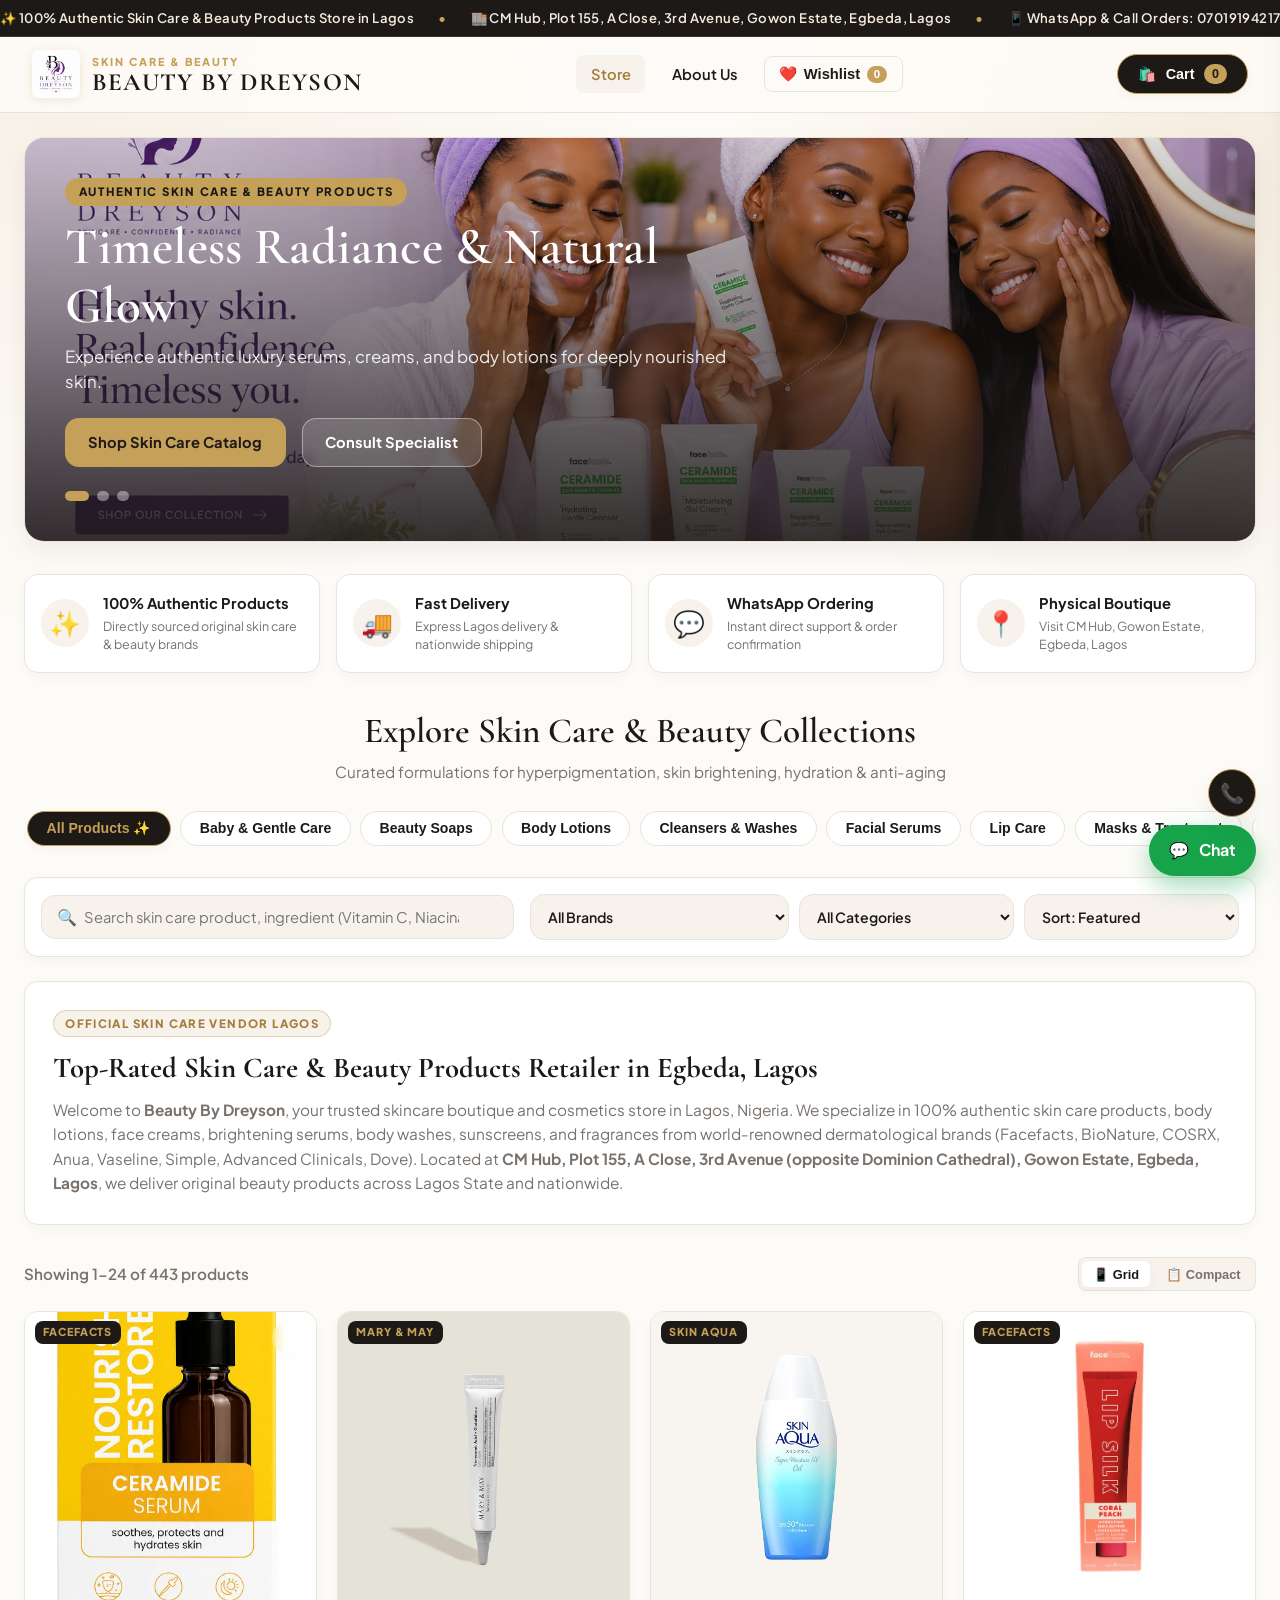
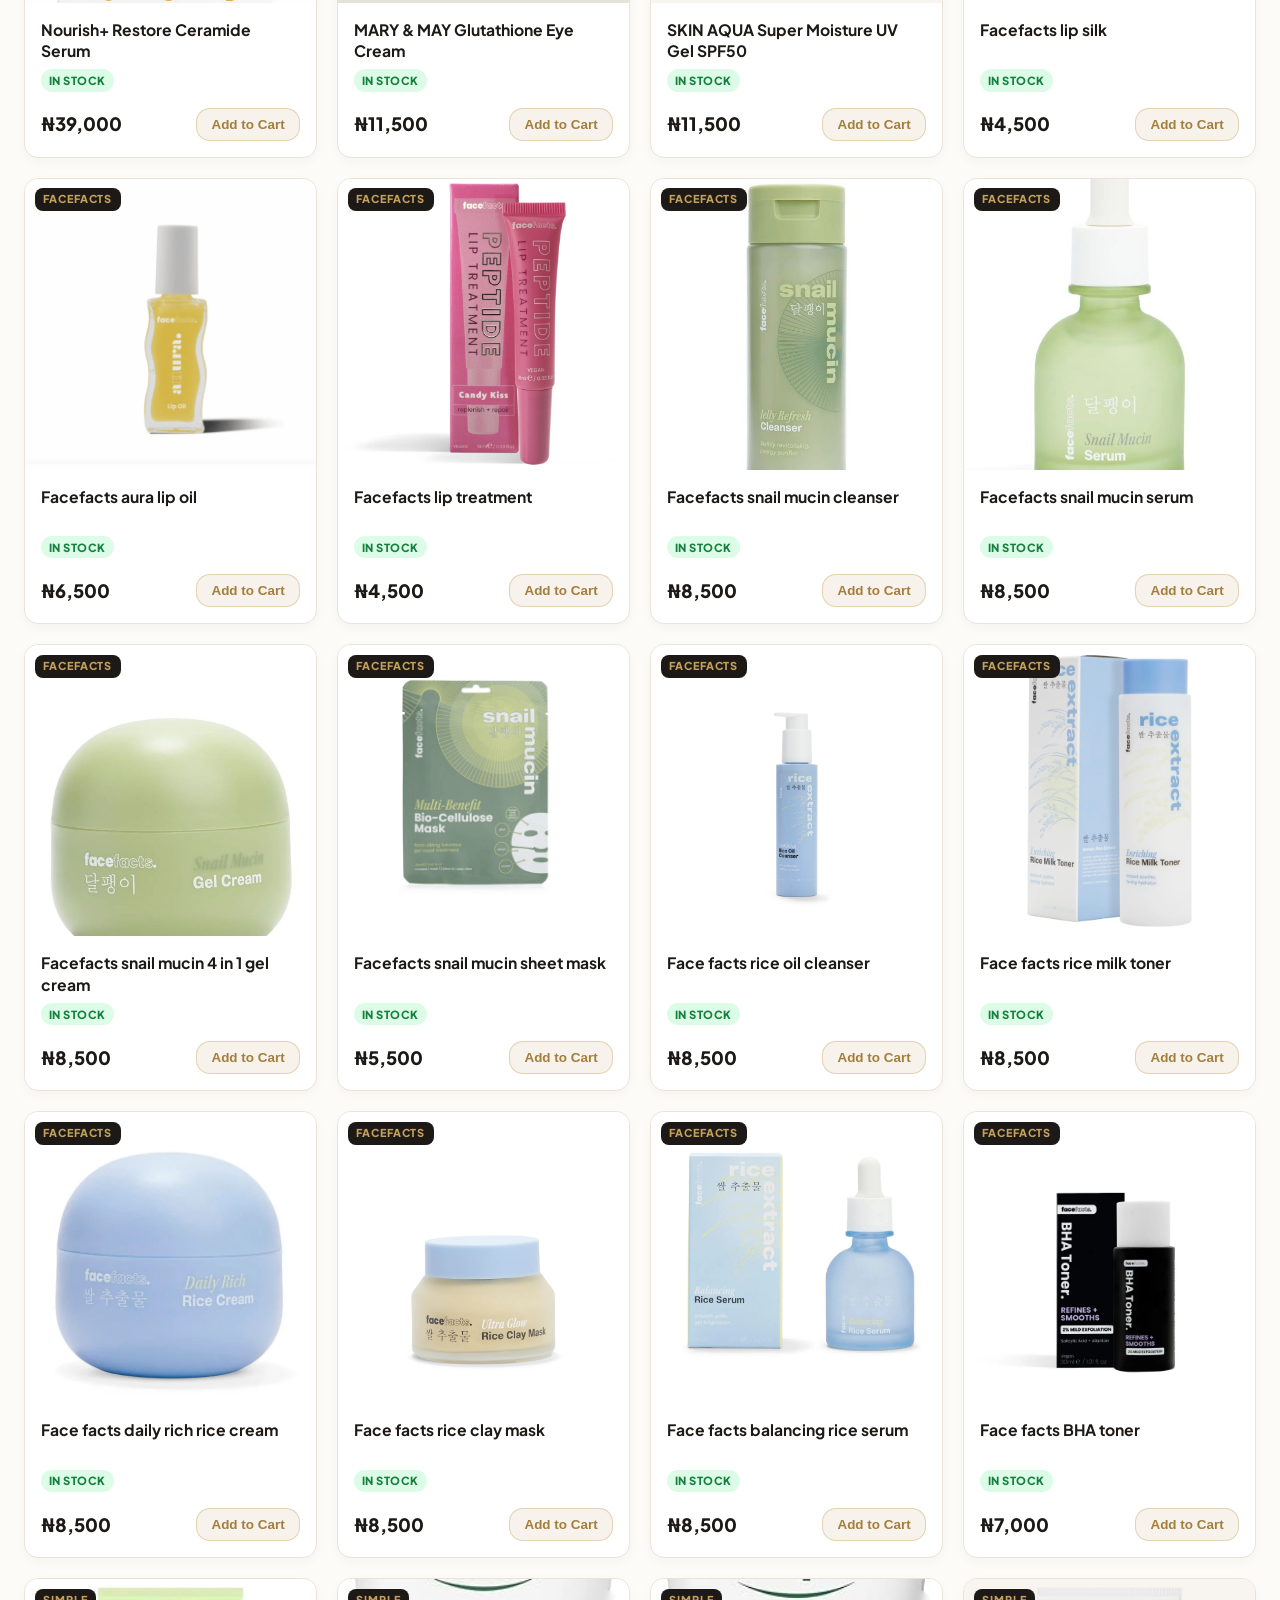
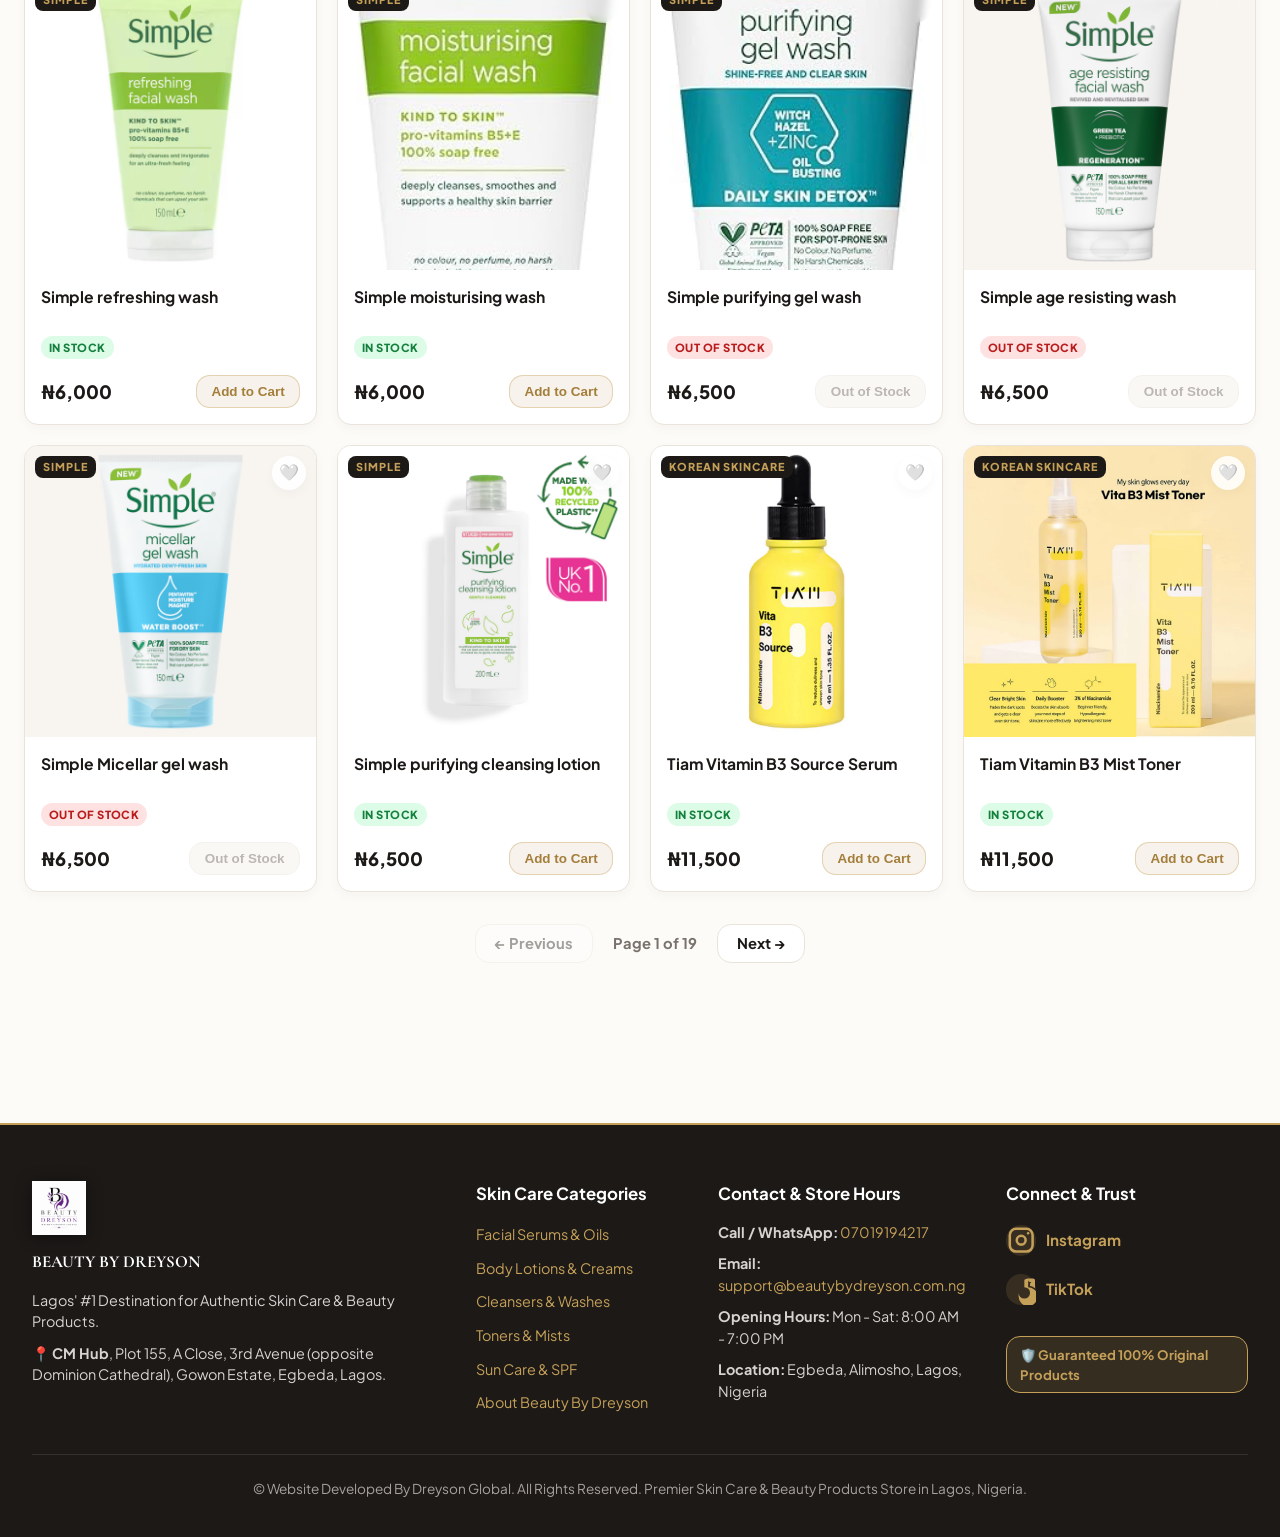
==== commit 891937b6: "Initial commit8" ====
--- a/index.html
+++ b/index.html
@@ -184,7 +184,7 @@
     <!-- Hero Showcase Section -->
     <section class="hero hero-slider" aria-label="Featured Skin Care & Beauty Products Showcase">
       <div class="hero-media">
-        <img id="hero-image" src="images/hero1.webp" alt="Beauty By Dreyson Authentic Skin Care & Beauty Products in Lagos" />
+        <img id="hero-image" src="images/hero1.png" alt="Beauty By Dreyson Authentic Skin Care & Beauty Products in Lagos" />
       </div>
       <div class="hero-overlay">
         <div class="hero-content">
@@ -403,7 +403,8 @@
 
       <div class="footer-col">
         <h3>Connect & Trust</h3>
-        <p><a href="https://instagram.com/beautybydreyson" target="_blank" rel="noopener" class="footer-social-link">📷 Instagram: @beautybydreyson</a></p>
+        <p><a href="https://www.instagram.com/beautybydreyson" target="_blank" rel="noopener" class="footer-social-link" aria-label="Beauty By Dreyson on Instagram"><span class="social-icon" aria-hidden="true"><svg viewBox="0 0 24 24" fill="none" xmlns="http://www.w3.org/2000/svg"><rect x="3" y="3" width="18" height="18" rx="5" stroke="currentColor" stroke-width="2"/><circle cx="12" cy="12" r="3.5" stroke="currentColor" stroke-width="2"/><circle cx="17.5" cy="6.5" r="1" fill="currentColor"/></svg></span><span class="social-text">Instagram</span></a></p>
+        <p><a href="https://www.tiktok.com/@beauty_by_dreyson" target="_blank" rel="noopener" class="footer-social-link" aria-label="Beauty By Dreyson on TikTok"><span class="social-icon" aria-hidden="true"><svg viewBox="0 0 24 24" fill="currentColor" xmlns="http://www.w3.org/2000/svg"><path d="M17.5 3.5c-1.15 0-2.22.45-3.02 1.18v5.73a4.5 4.5 0 1 1-4.5 4.5v2.96a7.47 7.47 0 1 0 7.5-7.5v-5.6a1.5 1.5 0 0 0 1.5 1.5h1.02a3.22 3.22 0 0 1-1 1.08V9.5c1.36.1 2.45.6 3.23 1.42.25.27.68.08.68-.29V4.98a1.5 1.5 0 0 0-1.5-1.48z"/></svg></span><span class="social-text">TikTok</span></a></p>
         <div class="footer-guarantee-badge">
           🛡️ Guaranteed 100% Original Products
         </div>
@@ -411,7 +412,7 @@
     </div>
     
     <div class="footer-bottom">
-      <p>&copy; 2026 Beauty By Dreyson. All Rights Reserved. Premier Skin Care & Beauty Products Store in Lagos, Nigeria. Built by Dreyson Global.</p>
+      <p>&copy; Website Developed By Dreyson Global. All Rights Reserved. Premier Skin Care & Beauty Products Store in Lagos, Nigeria.</p>
     </div>
   </footer>
 
--- a/style.css
+++ b/style.css
@@ -1460,9 +1460,32 @@
 }
 
 .footer-social-link {
-  display: inline-block;
+  display: inline-flex;
+  align-items: center;
+  gap: 0.65rem;
   margin-top: 0.2rem;
   font-weight: 700;
+  color: var(--gold-primary);
+  transition: color 0.25s ease;
+}
+
+.footer-social-link:hover {
+  color: var(--gold-dark);
+}
+
+.footer-social-link .social-icon {
+  display: inline-flex;
+  align-items: center;
+  justify-content: center;
+  width: 1.9rem;
+  height: 1.9rem;
+  background: rgba(197, 160, 89, 0.16);
+  border-radius: 50%;
+  font-size: 1rem;
+}
+
+.footer-social-link .social-text {
+  font-size: 0.95rem;
 }
 
 .footer-guarantee-badge {
